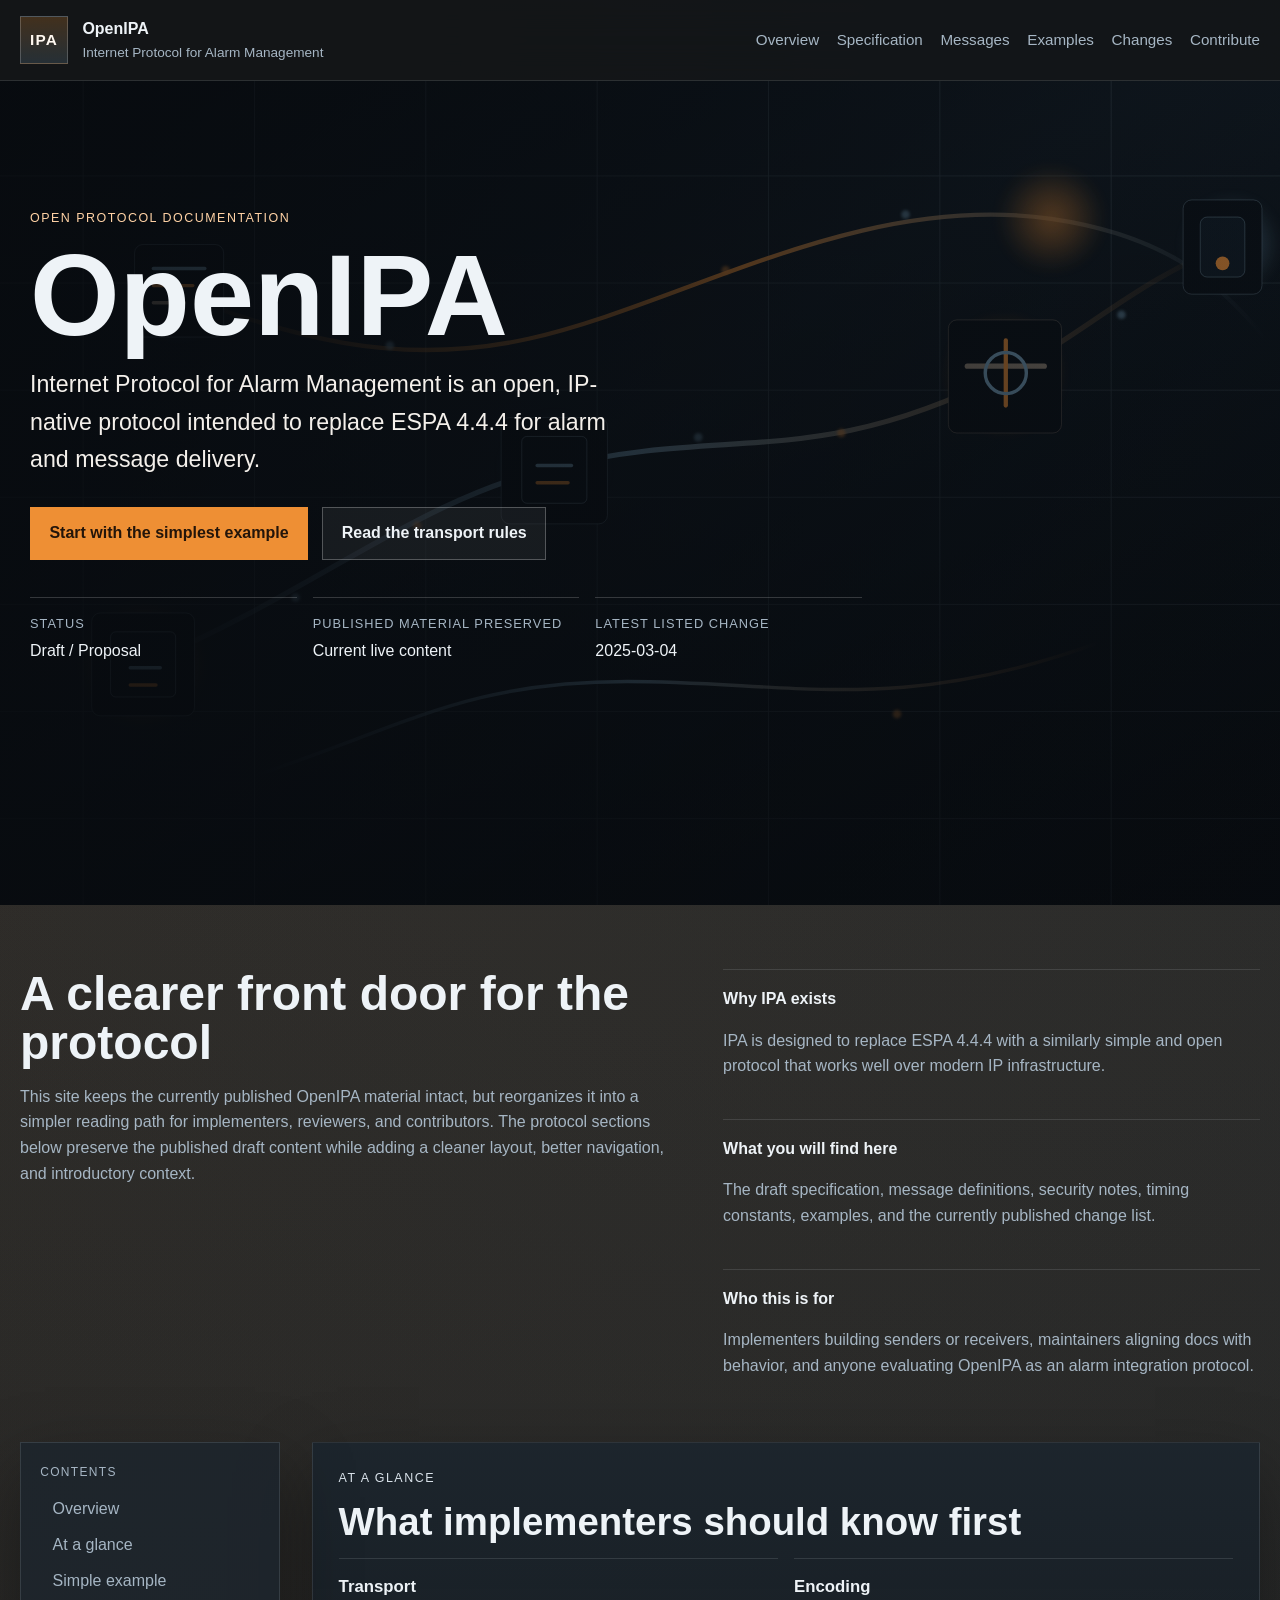
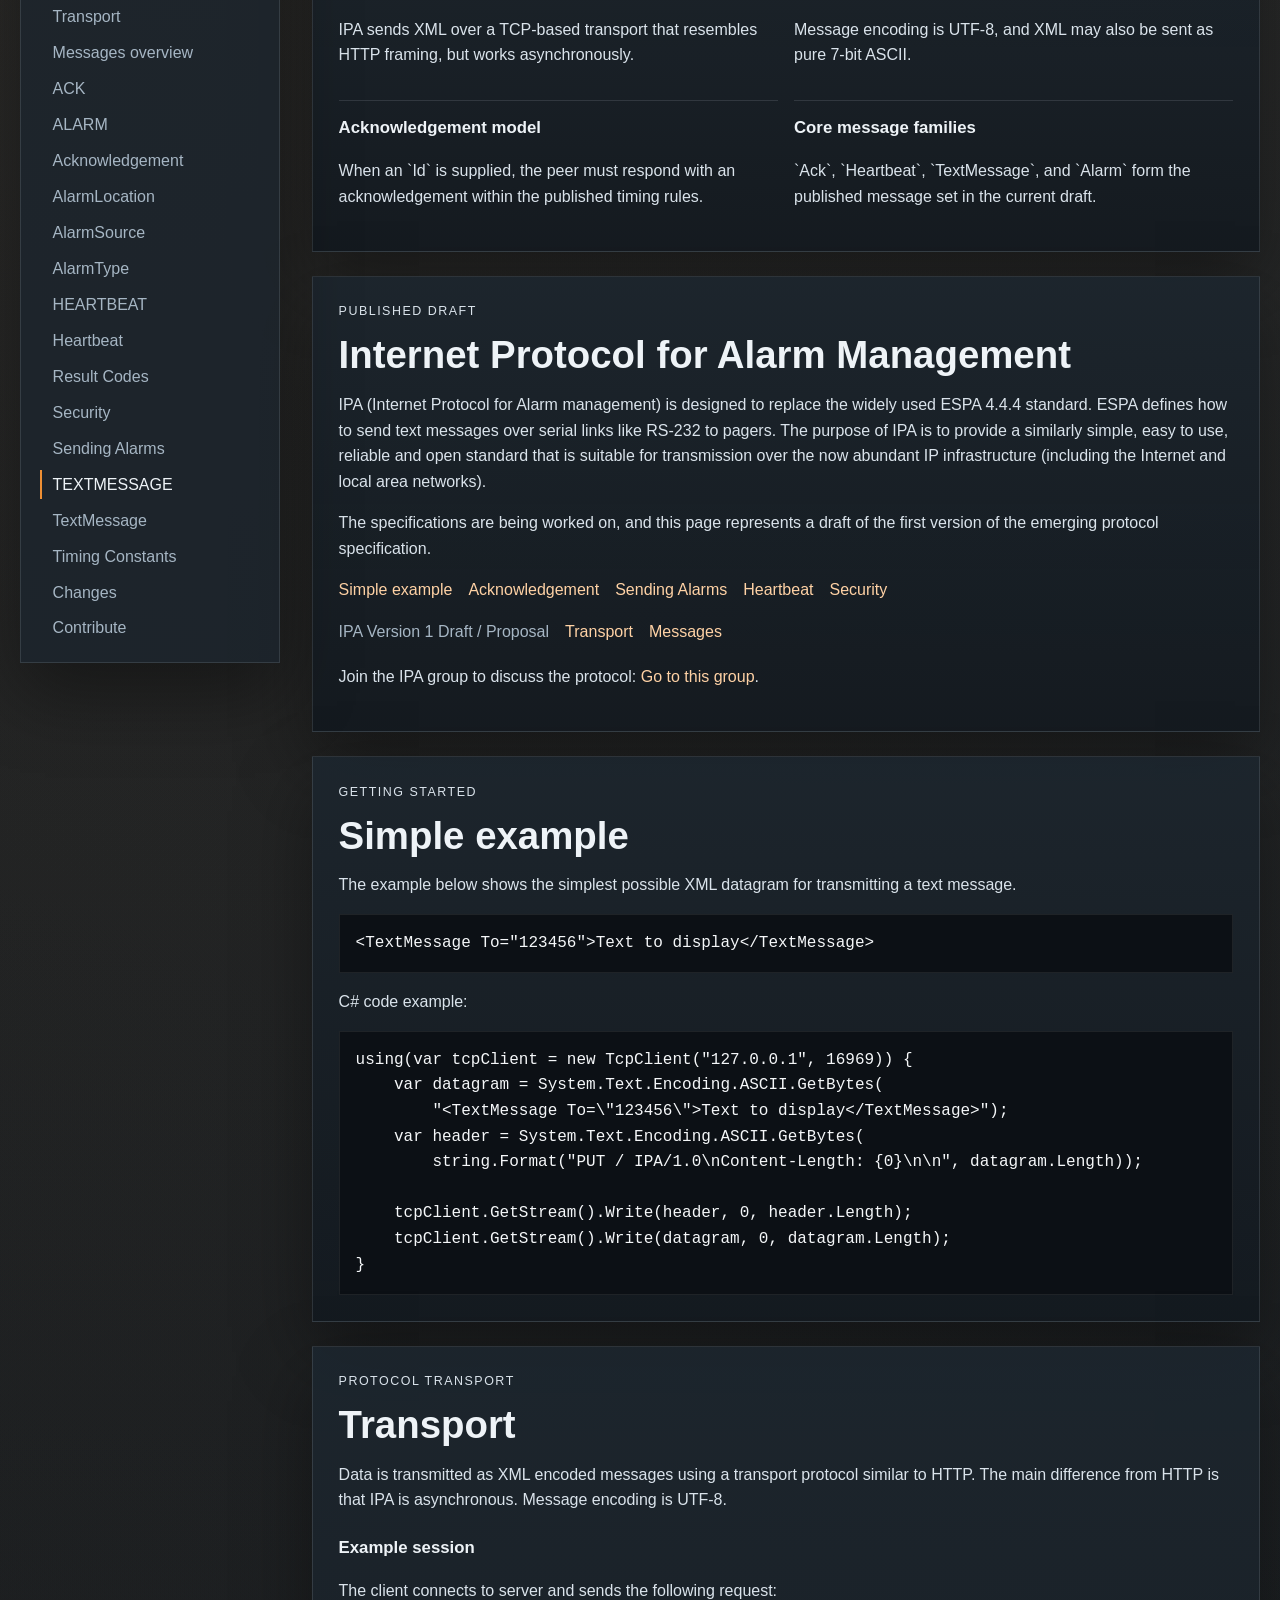
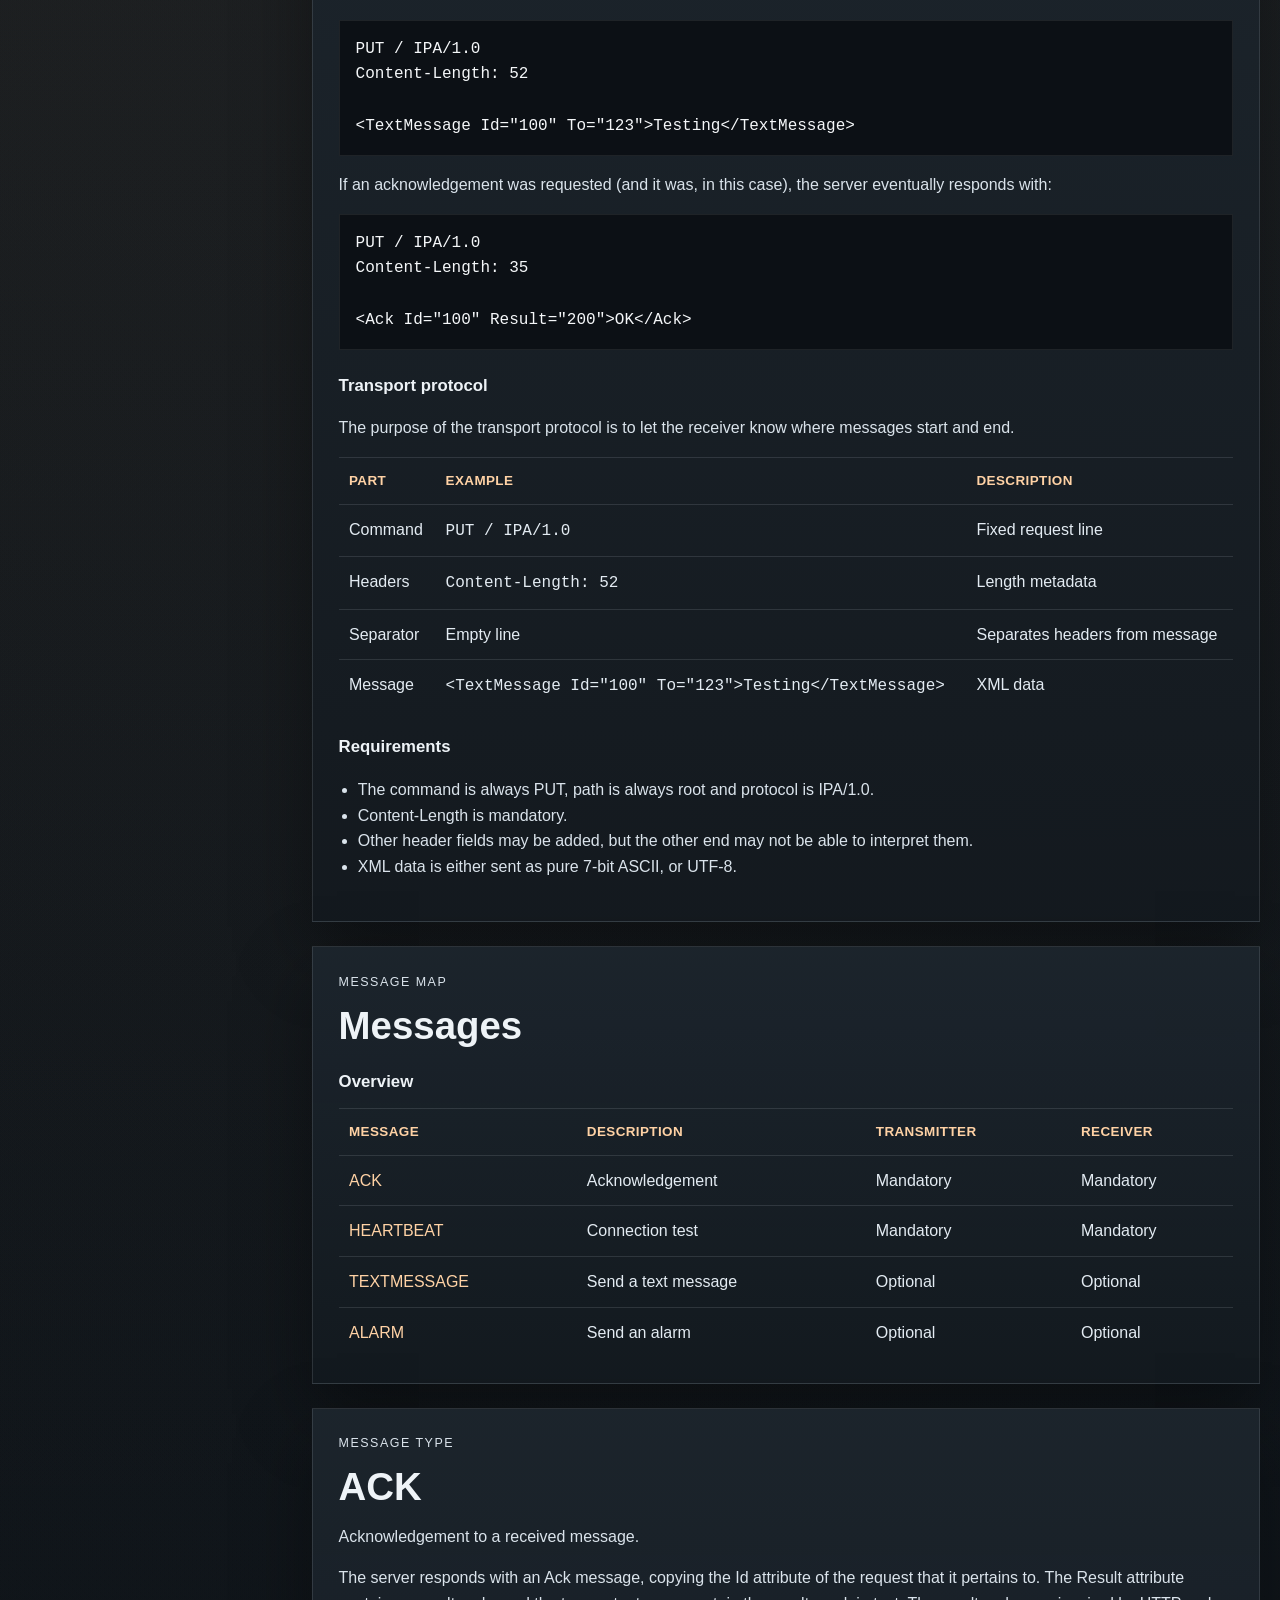
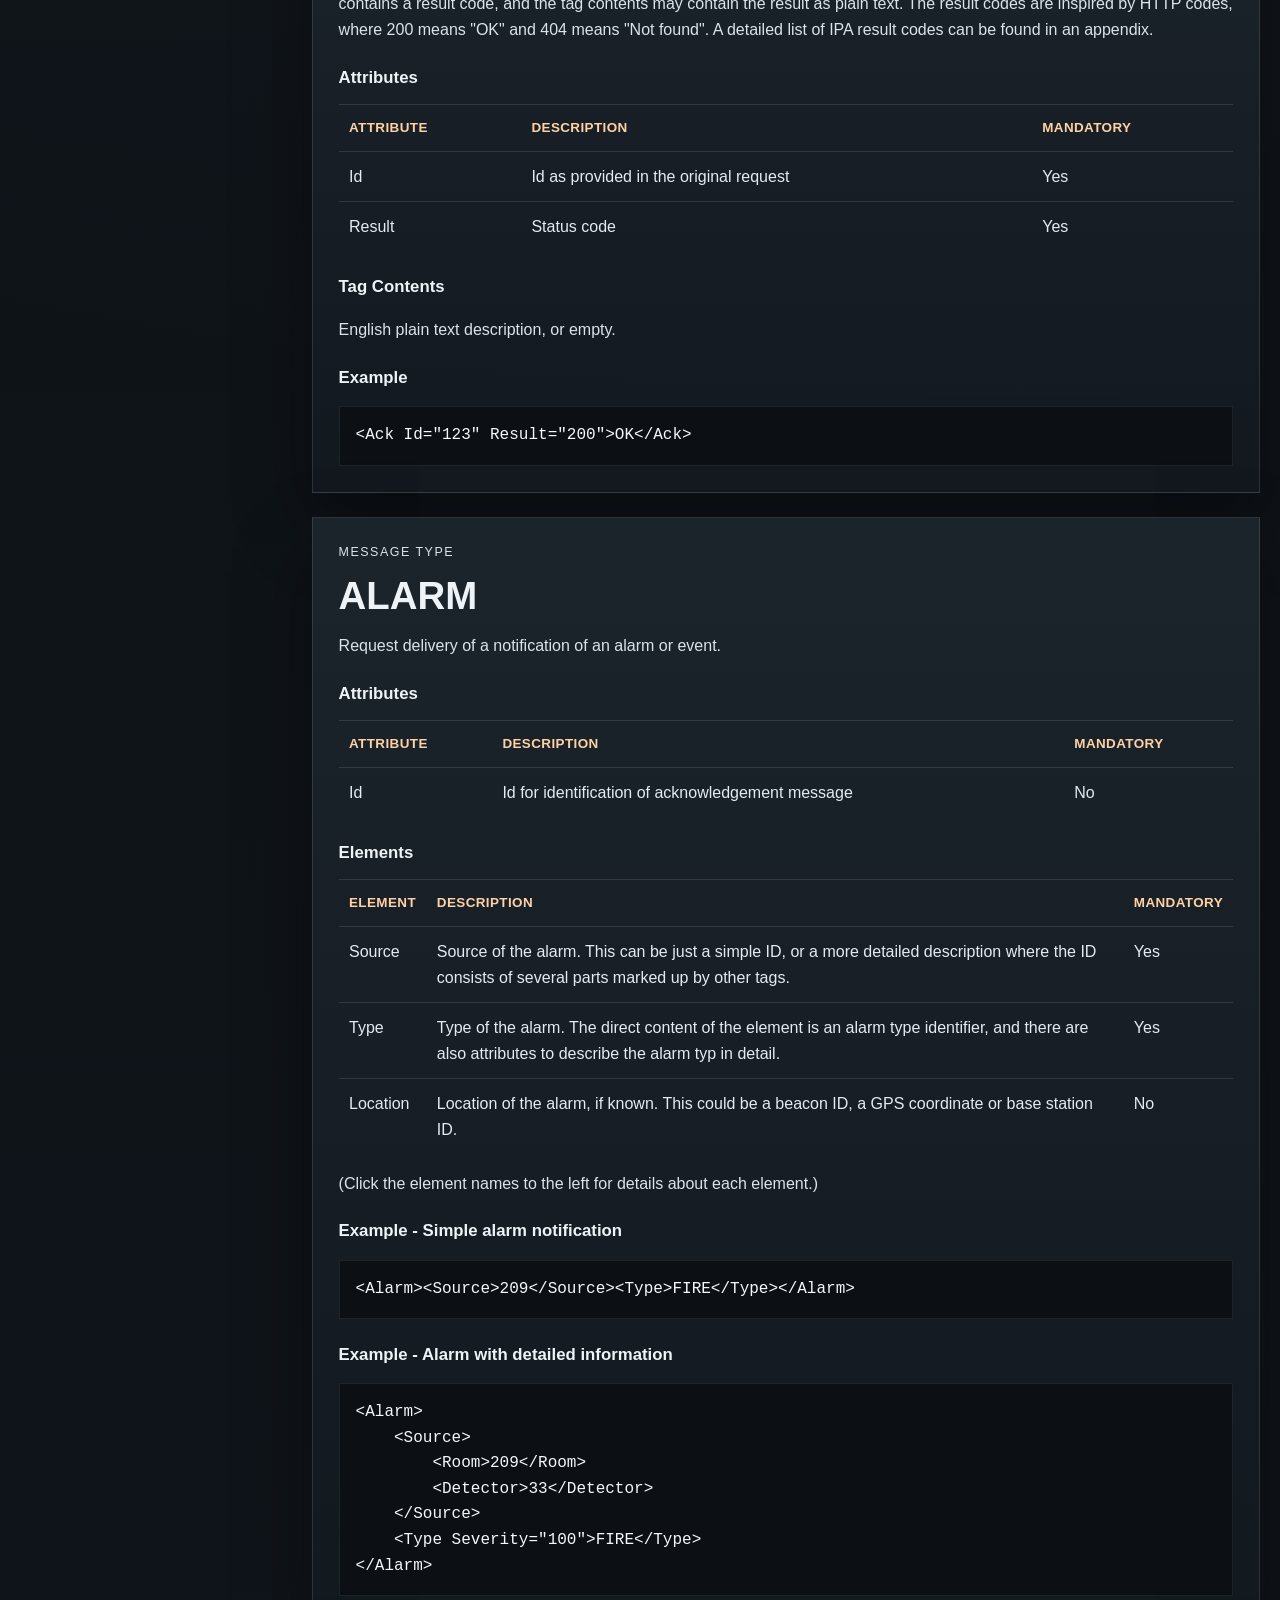
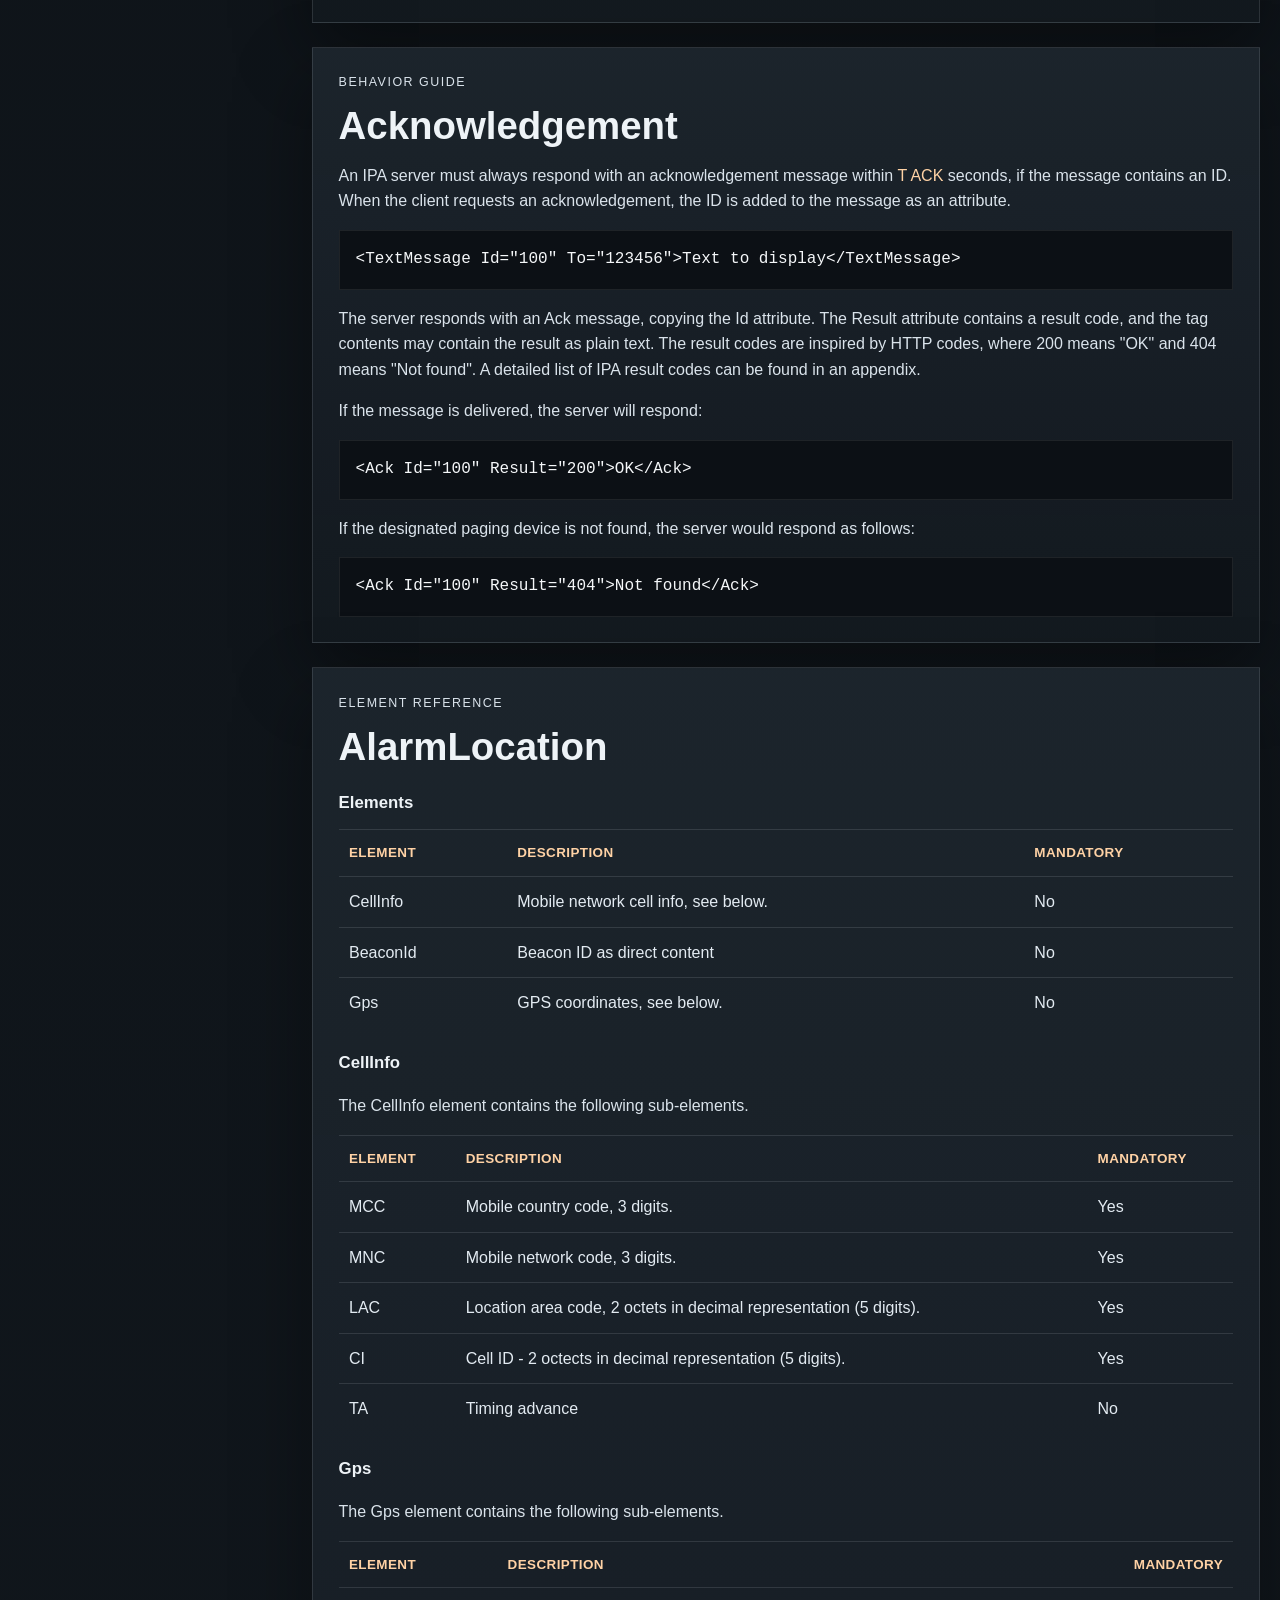
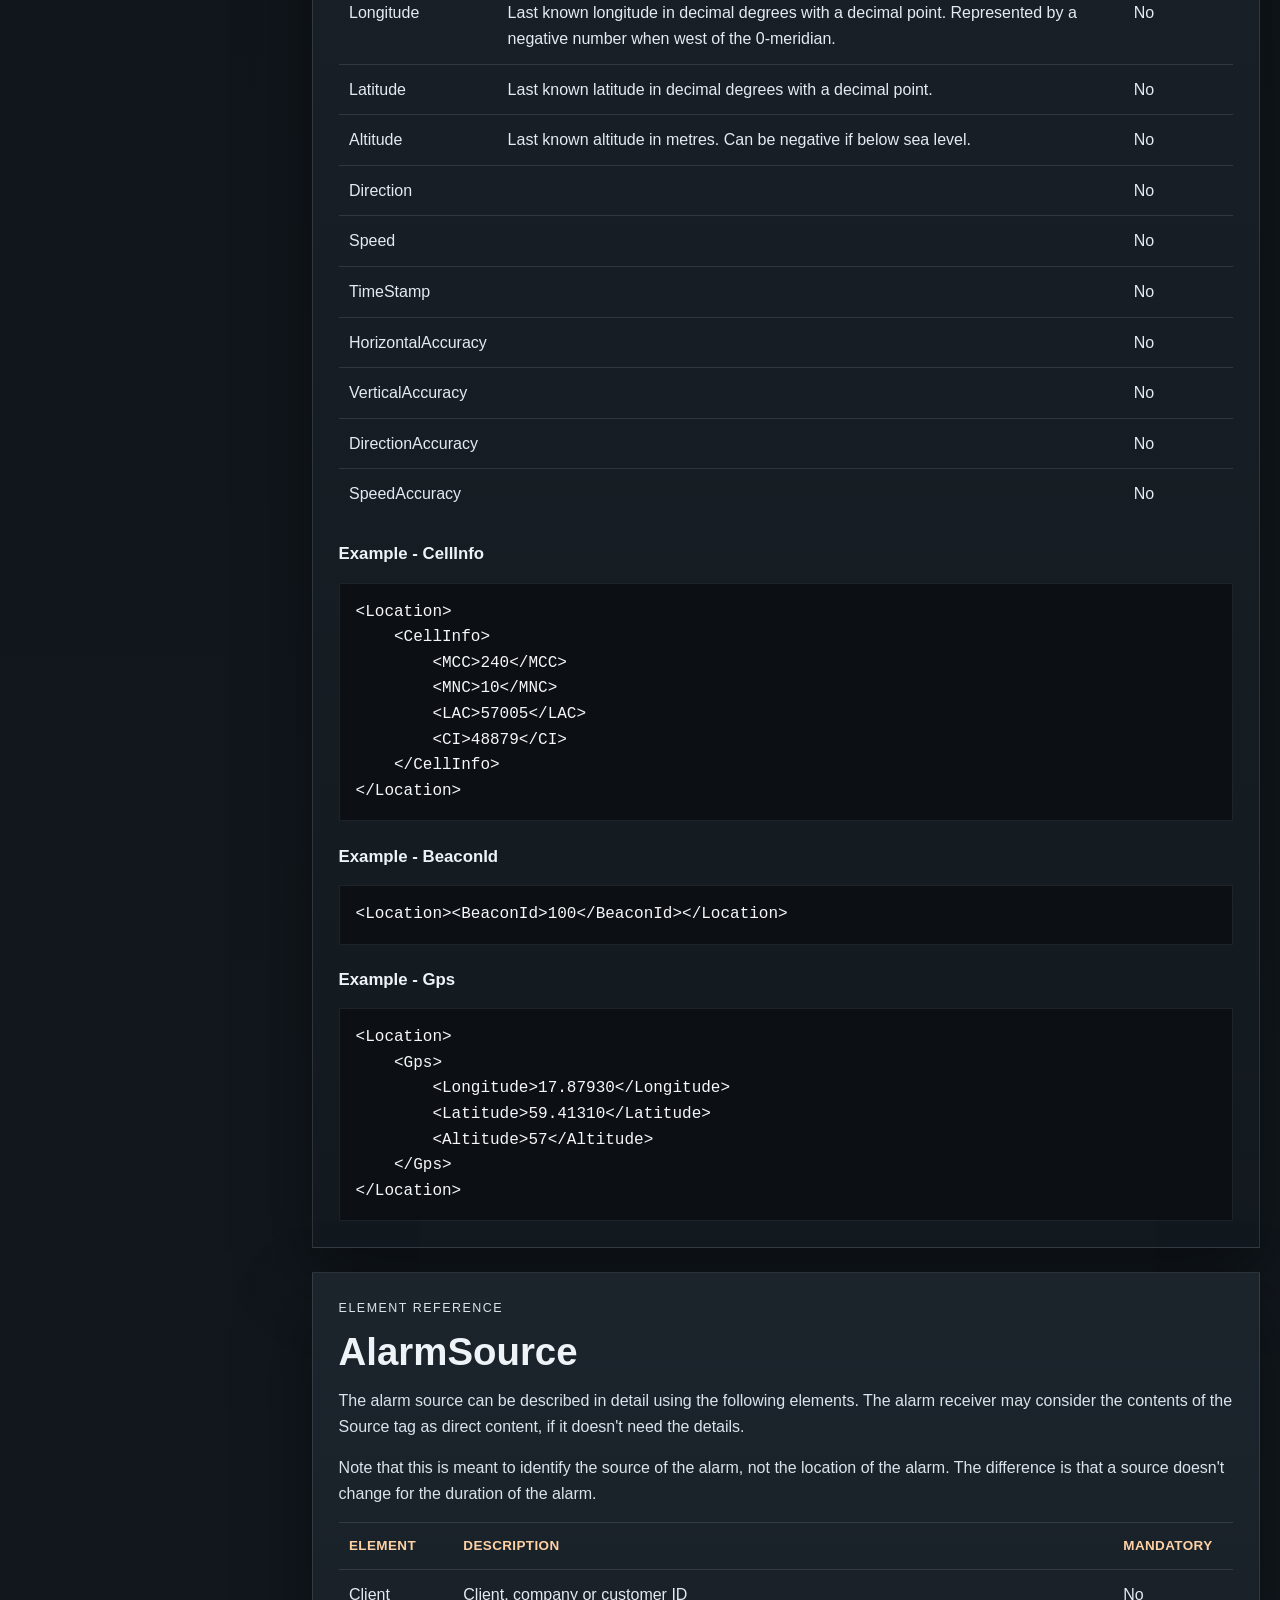
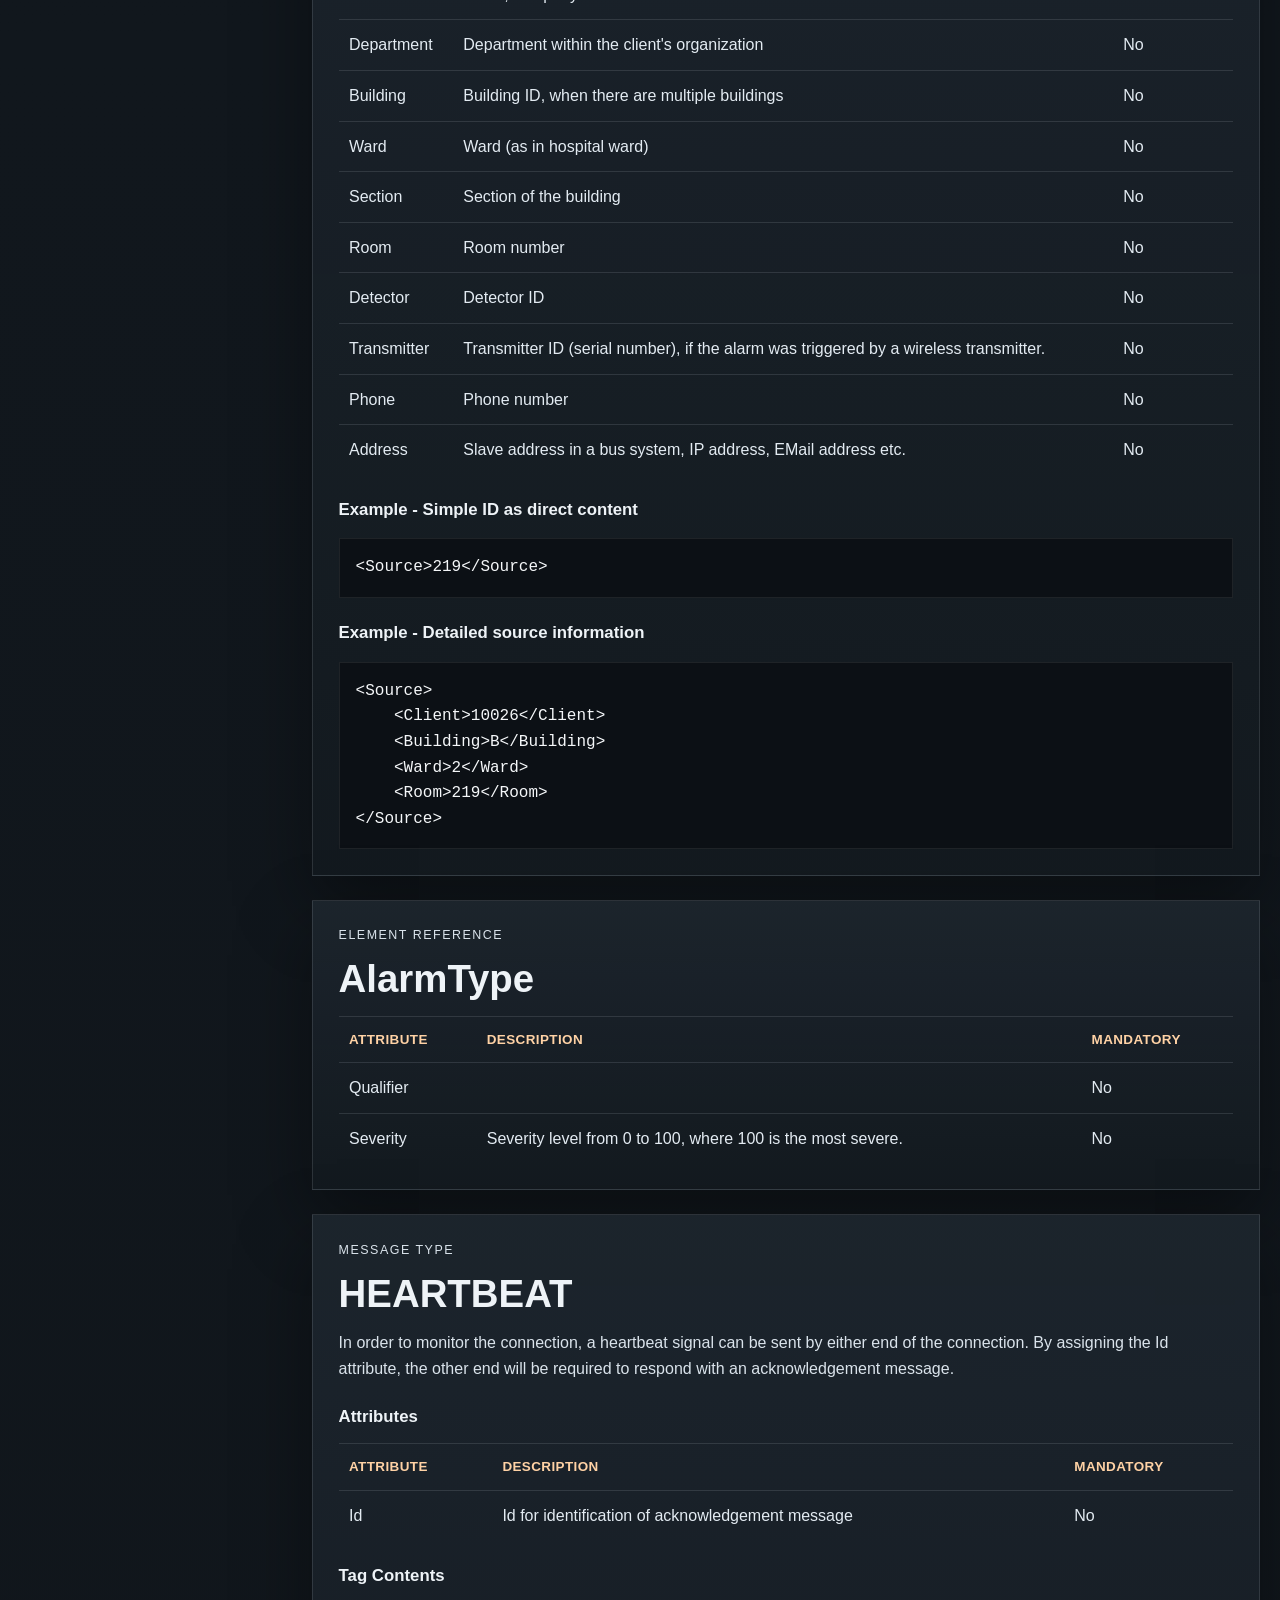
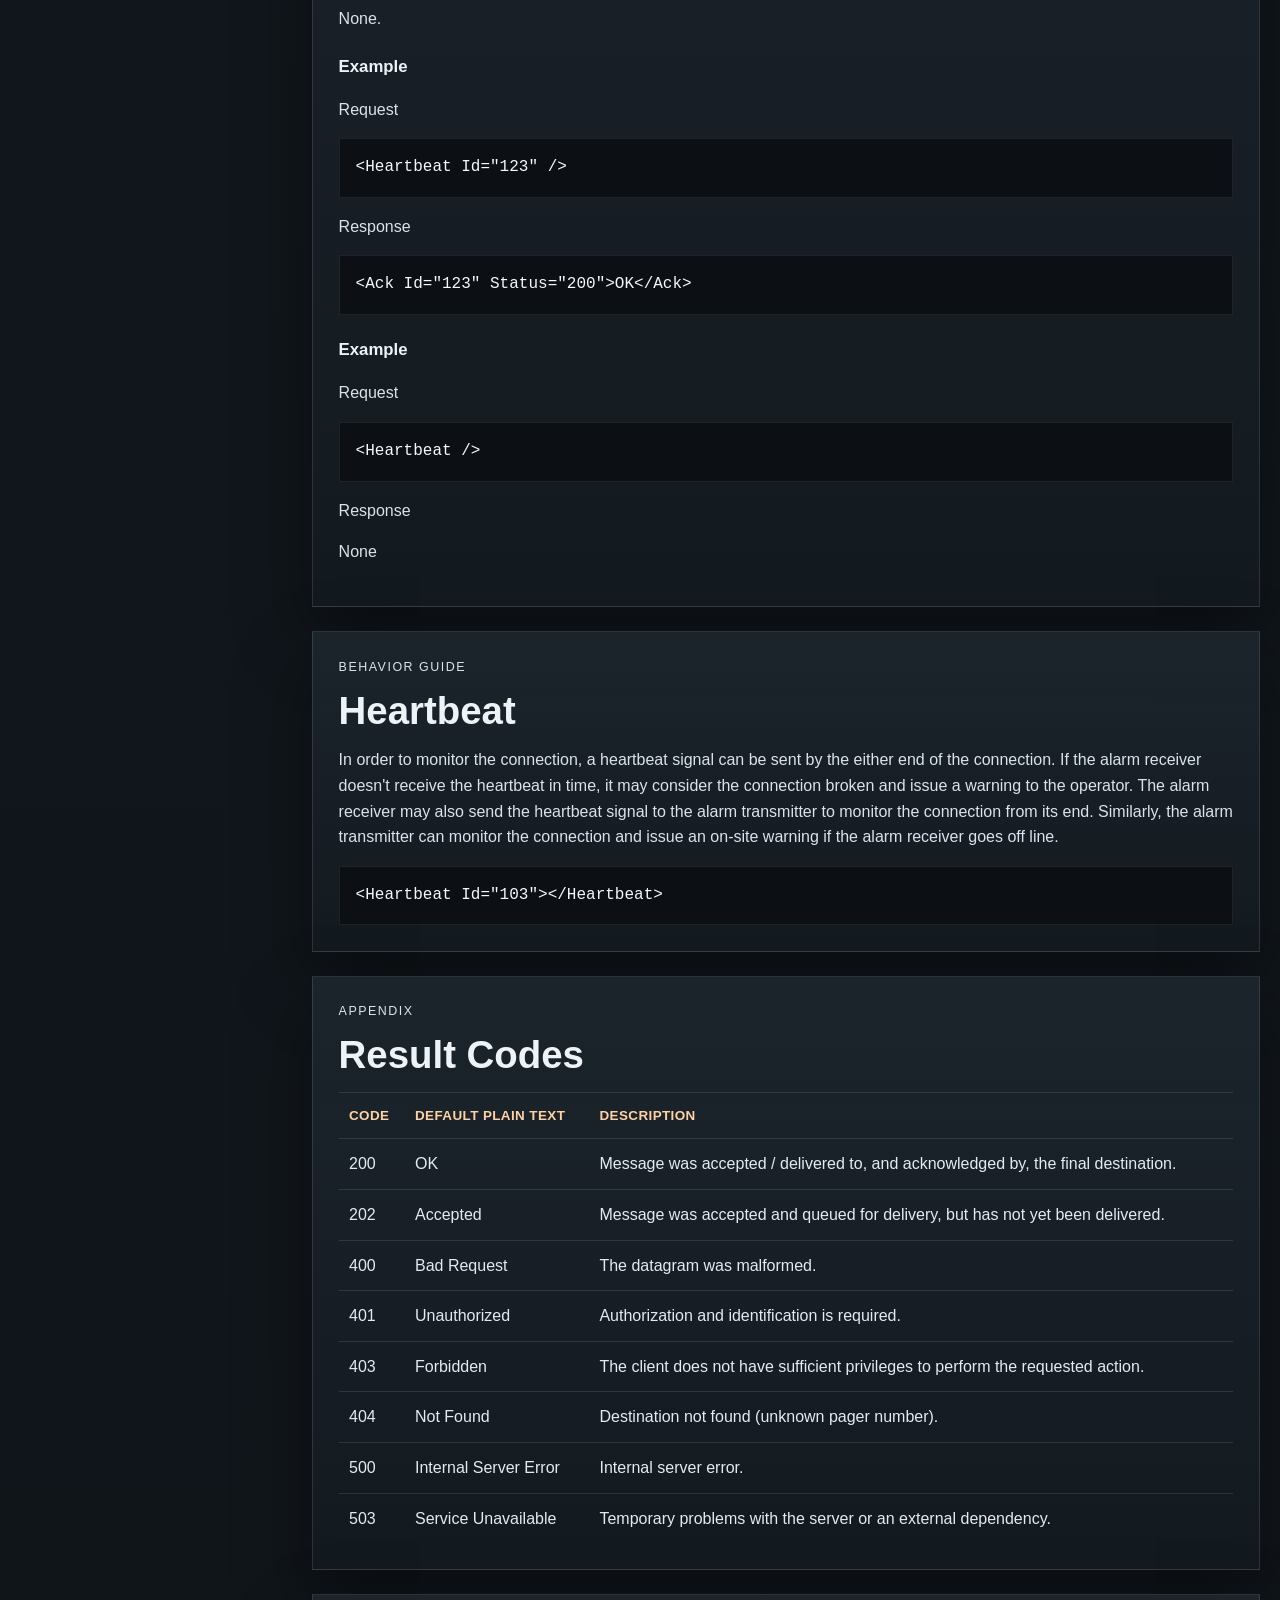
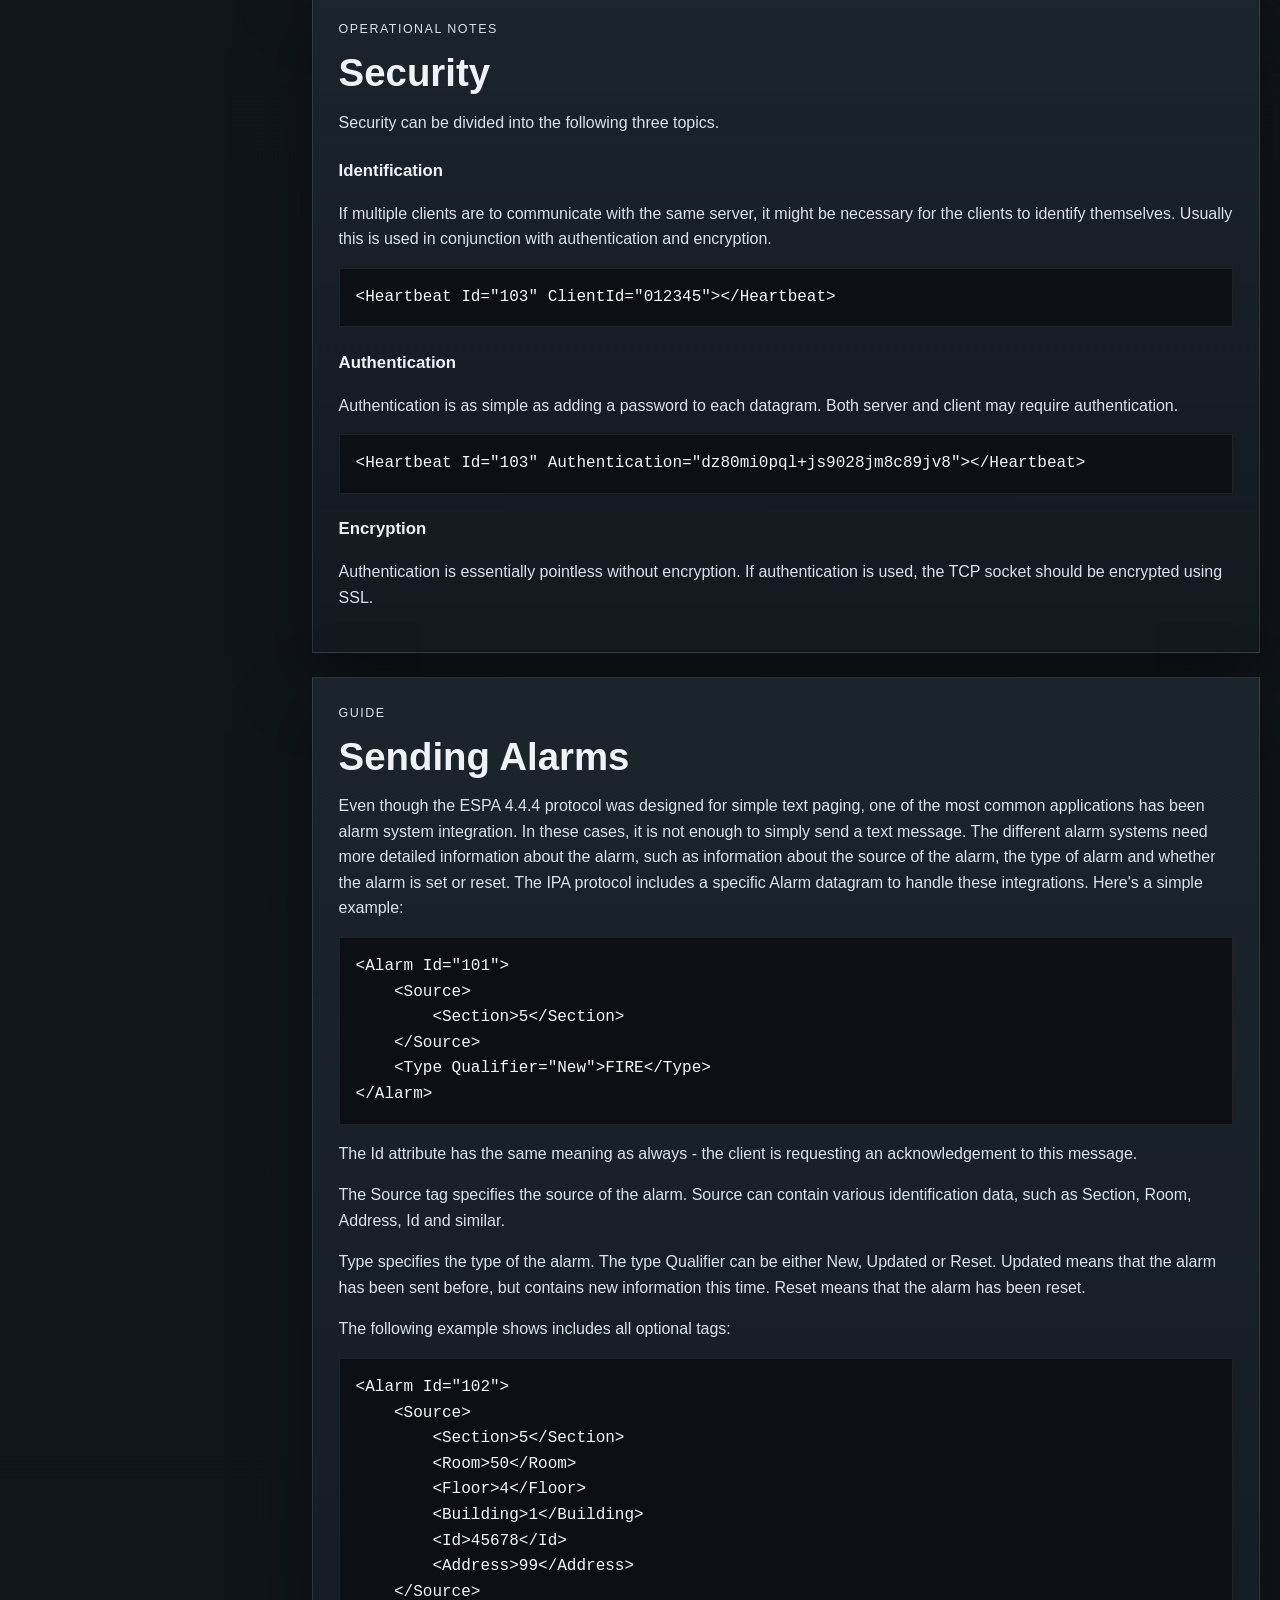
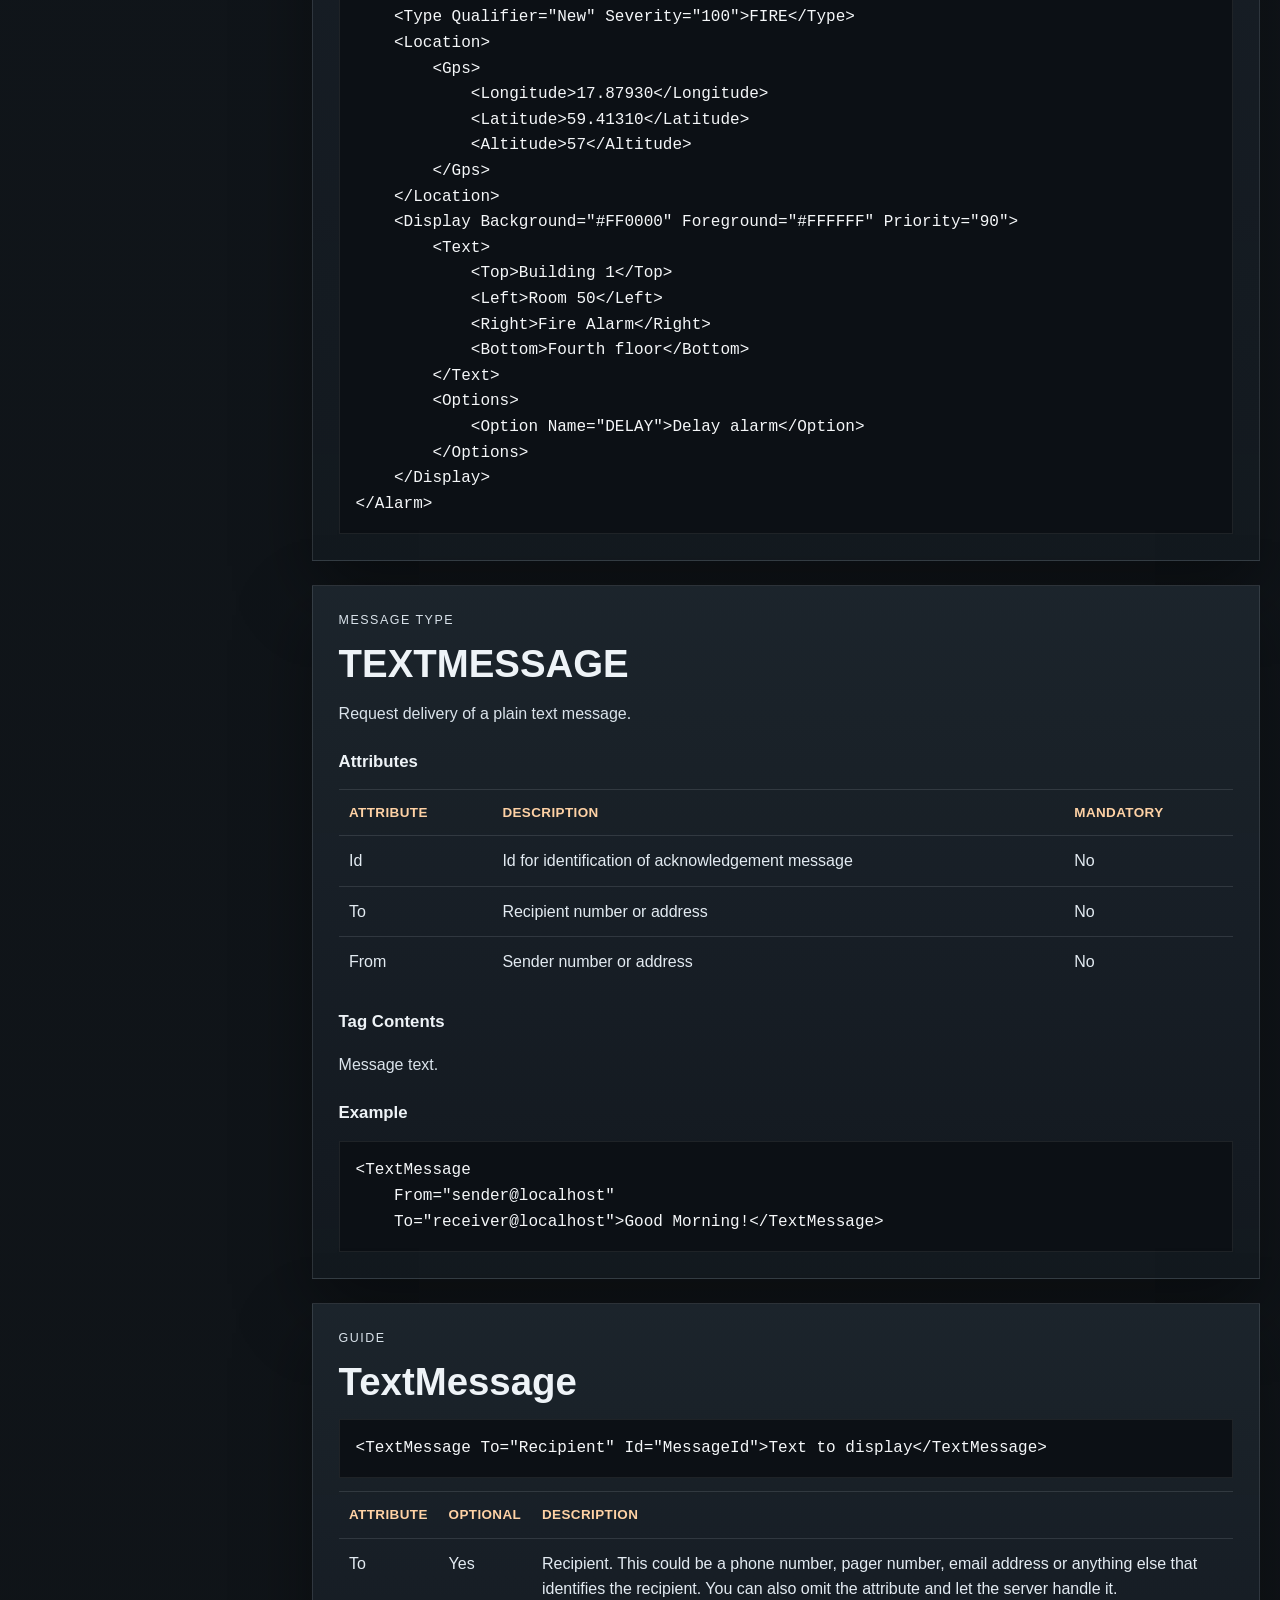
==== index.html @ c2b2b253 "Add static OpenIPA homepage and protocol reference" ====
<!DOCTYPE html>
<html lang="en">
<head>
  <meta charset="utf-8">
  <meta name="viewport" content="width=device-width, initial-scale=1">
  <title>OpenIPA | Internet Protocol for Alarm Management</title>
  <meta name="description" content="OpenIPA is an open, IP-native protocol for alarm management. This site preserves the current published protocol draft and presents it in a clearer static documentation layout.">
  <link rel="stylesheet" href="assets/styles.css">
</head>
<body>
  <header class="site-header">
    <a class="brand" href="#top" aria-label="OpenIPA home">
      <span class="brand-mark">IPA</span>
      <span class="brand-copy">
        <strong>OpenIPA</strong>
        <span>Internet Protocol for Alarm Management</span>
      </span>
    </a>
    <nav class="top-nav" aria-label="Primary">
      <a href="#overview">Overview</a>
      <a href="#specification">Specification</a>
      <a href="#messages">Messages</a>
      <a href="#simple-example">Examples</a>
      <a href="#changes">Changes</a>
      <a href="#contribute">Contribute</a>
    </nav>
    <button class="nav-toggle" type="button" aria-expanded="false" aria-controls="toc">Contents</button>
  </header>

  <main id="top">
    <section class="hero">
      <div class="hero-media">
        <img src="assets/hero.svg" alt="A network-oriented visual representing alarm messages moving across IP infrastructure.">
      </div>
      <div class="hero-overlay"></div>
      <div class="hero-content">
        <p class="eyebrow">Open protocol documentation</p>
        <h1>OpenIPA</h1>
        <p class="hero-text">Internet Protocol for Alarm Management is an open, IP-native protocol intended to replace ESPA 4.4.4 for alarm and message delivery.</p>
        <div class="hero-actions">
          <a class="button button-primary" href="#simple-example">Start with the simplest example</a>
          <a class="button button-secondary" href="#transport">Read the transport rules</a>
        </div>
        <dl class="status-strip">
          <div>
            <dt>Status</dt>
            <dd>Draft / Proposal</dd>
          </div>
          <div>
            <dt>Published material preserved</dt>
            <dd>Current live content</dd>
          </div>
          <div>
            <dt>Latest listed change</dt>
            <dd>2025-03-04</dd>
          </div>
        </dl>
      </div>
    </section>

    <section class="intro-band" id="overview">
      <div class="intro-copy">
        <h2>A clearer front door for the protocol</h2>
        <p>This site keeps the currently published OpenIPA material intact, but reorganizes it into a simpler reading path for implementers, reviewers, and contributors. The protocol sections below preserve the published draft content while adding a cleaner layout, better navigation, and introductory context.</p>
      </div>
      <div class="intro-list">
        <div>
          <h3>Why IPA exists</h3>
          <p>IPA is designed to replace ESPA 4.4.4 with a similarly simple and open protocol that works well over modern IP infrastructure.</p>
        </div>
        <div>
          <h3>What you will find here</h3>
          <p>The draft specification, message definitions, security notes, timing constants, examples, and the currently published change list.</p>
        </div>
        <div>
          <h3>Who this is for</h3>
          <p>Implementers building senders or receivers, maintainers aligning docs with behavior, and anyone evaluating OpenIPA as an alarm integration protocol.</p>
        </div>
      </div>
    </section>

    <section class="content-shell">
      <aside class="toc" id="toc">
        <p class="toc-title">Contents</p>
        <a href="#overview">Overview</a>
        <a href="#at-a-glance">At a glance</a>
        <a href="#simple-example">Simple example</a>
        <a href="#transport">Transport</a>
        <a href="#messages">Messages overview</a>
        <a href="#ack">ACK</a>
        <a href="#alarm">ALARM</a>
        <a href="#acknowledgement">Acknowledgement</a>
        <a href="#alarm-location">AlarmLocation</a>
        <a href="#alarm-source">AlarmSource</a>
        <a href="#alarm-type">AlarmType</a>
        <a href="#heartbeat-message">HEARTBEAT</a>
        <a href="#heartbeat-guide">Heartbeat</a>
        <a href="#result-codes">Result Codes</a>
        <a href="#security">Security</a>
        <a href="#sending-alarms">Sending Alarms</a>
        <a href="#textmessage-message">TEXTMESSAGE</a>
        <a href="#textmessage-guide">TextMessage</a>
        <a href="#timing-constants">Timing Constants</a>
        <a href="#changes">Changes</a>
        <a href="#contribute">Contribute</a>
      </aside>

      <div class="content-flow">
        <section class="panel intro-panel" id="at-a-glance">
          <div>
            <p class="section-kicker">At a glance</p>
            <h2>What implementers should know first</h2>
          </div>
          <div class="glance-grid">
            <div>
              <h3>Transport</h3>
              <p>IPA sends XML over a TCP-based transport that resembles HTTP framing, but works asynchronously.</p>
            </div>
            <div>
              <h3>Encoding</h3>
              <p>Message encoding is UTF-8, and XML may also be sent as pure 7-bit ASCII.</p>
            </div>
            <div>
              <h3>Acknowledgement model</h3>
              <p>When an `Id` is supplied, the peer must respond with an acknowledgement within the published timing rules.</p>
            </div>
            <div>
              <h3>Core message families</h3>
              <p>`Ack`, `Heartbeat`, `TextMessage`, and `Alarm` form the published message set in the current draft.</p>
            </div>
          </div>
        </section>

        <section class="panel" id="specification">
          <p class="section-kicker">Published draft</p>
          <h2>Internet Protocol for Alarm Management</h2>
          <p>IPA (Internet Protocol for Alarm management) is designed to replace the widely used ESPA 4.4.4 standard. ESPA defines how to send text messages over serial links like RS-232 to pagers. The purpose of IPA is to provide a similarly simple, easy to use, reliable and open standard that is suitable for transmission over the now abundant IP infrastructure (including the Internet and local area networks).</p>
          <p>The specifications are being worked on, and this page represents a draft of the first version of the emerging protocol specification.</p>
          <div class="link-row">
            <a href="#simple-example">Simple example</a>
            <a href="#acknowledgement">Acknowledgement</a>
            <a href="#sending-alarms">Sending Alarms</a>
            <a href="#heartbeat-guide">Heartbeat</a>
            <a href="#security">Security</a>
          </div>
          <div class="link-row">
            <span class="muted">IPA Version 1 Draft / Proposal</span>
            <a href="#transport">Transport</a>
            <a href="#messages">Messages</a>
          </div>
          <p class="join-line">Join the IPA group to discuss the protocol: <a href="https://groups.google.com/" target="_blank" rel="noreferrer">Go to this group</a>.</p>
        </section>

        <section class="panel" id="simple-example">
          <p class="section-kicker">Getting started</p>
          <h2>Simple example</h2>
          <p>The example below shows the simplest possible XML datagram for transmitting a text message.</p>
          <pre><code>&lt;TextMessage To="123456"&gt;Text to display&lt;/TextMessage&gt;</code></pre>
          <p>C# code example:</p>
          <pre><code>using(var tcpClient = new TcpClient("127.0.0.1", 16969)) {
    var datagram = System.Text.Encoding.ASCII.GetBytes(
        "&lt;TextMessage To=\"123456\"&gt;Text to display&lt;/TextMessage&gt;");
    var header = System.Text.Encoding.ASCII.GetBytes(
        string.Format("PUT / IPA/1.0\nContent-Length: {0}\n\n", datagram.Length));

    tcpClient.GetStream().Write(header, 0, header.Length);
    tcpClient.GetStream().Write(datagram, 0, datagram.Length);
}</code></pre>
        </section>

        <section class="panel" id="transport">
          <p class="section-kicker">Protocol transport</p>
          <h2>Transport</h2>
          <p>Data is transmitted as XML encoded messages using a transport protocol similar to HTTP. The main difference from HTTP is that IPA is asynchronous. Message encoding is UTF-8.</p>
          <h3>Example session</h3>
          <p>The client connects to server and sends the following request:</p>
          <pre><code>PUT / IPA/1.0
Content-Length: 52

&lt;TextMessage Id="100" To="123"&gt;Testing&lt;/TextMessage&gt;</code></pre>
          <p>If an acknowledgement was requested (and it was, in this case), the server eventually responds with:</p>
          <pre><code>PUT / IPA/1.0
Content-Length: 35

&lt;Ack Id="100" Result="200"&gt;OK&lt;/Ack&gt;</code></pre>
          <h3>Transport protocol</h3>
          <p>The purpose of the transport protocol is to let the receiver know where messages start and end.</p>
          <table>
            <thead>
              <tr>
                <th>Part</th>
                <th>Example</th>
                <th>Description</th>
              </tr>
            </thead>
            <tbody>
              <tr>
                <td>Command</td>
                <td><code>PUT / IPA/1.0</code></td>
                <td>Fixed request line</td>
              </tr>
              <tr>
                <td>Headers</td>
                <td><code>Content-Length: 52</code></td>
                <td>Length metadata</td>
              </tr>
              <tr>
                <td>Separator</td>
                <td>Empty line</td>
                <td>Separates headers from message</td>
              </tr>
              <tr>
                <td>Message</td>
                <td><code>&lt;TextMessage Id="100" To="123"&gt;Testing&lt;/TextMessage&gt;</code></td>
                <td>XML data</td>
              </tr>
            </tbody>
          </table>
          <h3>Requirements</h3>
          <ul>
            <li>The command is always PUT, path is always root and protocol is IPA/1.0.</li>
            <li>Content-Length is mandatory.</li>
            <li>Other header fields may be added, but the other end may not be able to interpret them.</li>
            <li>XML data is either sent as pure 7-bit ASCII, or UTF-8.</li>
          </ul>
        </section>

        <section class="panel" id="messages">
          <p class="section-kicker">Message map</p>
          <h2>Messages</h2>
          <h3>Overview</h3>
          <table>
            <thead>
              <tr>
                <th>Message</th>
                <th>Description</th>
                <th>Transmitter</th>
                <th>Receiver</th>
              </tr>
            </thead>
            <tbody>
              <tr>
                <td><a href="#ack">ACK</a></td>
                <td>Acknowledgement</td>
                <td>Mandatory</td>
                <td>Mandatory</td>
              </tr>
              <tr>
                <td><a href="#heartbeat-message">HEARTBEAT</a></td>
                <td>Connection test</td>
                <td>Mandatory</td>
                <td>Mandatory</td>
              </tr>
              <tr>
                <td><a href="#textmessage-message">TEXTMESSAGE</a></td>
                <td>Send a text message</td>
                <td>Optional</td>
                <td>Optional</td>
              </tr>
              <tr>
                <td><a href="#alarm">ALARM</a></td>
                <td>Send an alarm</td>
                <td>Optional</td>
                <td>Optional</td>
              </tr>
            </tbody>
          </table>
        </section>

        <section class="panel" id="ack">
          <p class="section-kicker">Message type</p>
          <h2>ACK</h2>
          <p>Acknowledgement to a received message.</p>
          <p>The server responds with an Ack message, copying the Id attribute of the request that it pertains to. The Result attribute contains a result code, and the tag contents may contain the result as plain text. The result codes are inspired by HTTP codes, where 200 means "OK" and 404 means "Not found". A detailed list of IPA result codes can be found in an appendix.</p>
          <h3>Attributes</h3>
          <table>
            <thead>
              <tr>
                <th>Attribute</th>
                <th>Description</th>
                <th>Mandatory</th>
              </tr>
            </thead>
            <tbody>
              <tr>
                <td>Id</td>
                <td>Id as provided in the original request</td>
                <td>Yes</td>
              </tr>
              <tr>
                <td>Result</td>
                <td>Status code</td>
                <td>Yes</td>
              </tr>
            </tbody>
          </table>
          <h3>Tag Contents</h3>
          <p>English plain text description, or empty.</p>
          <h3>Example</h3>
          <pre><code>&lt;Ack Id="123" Result="200"&gt;OK&lt;/Ack&gt;</code></pre>
        </section>

        <section class="panel" id="alarm">
          <p class="section-kicker">Message type</p>
          <h2>ALARM</h2>
          <p>Request delivery of a notification of an alarm or event.</p>
          <h3>Attributes</h3>
          <table>
            <thead>
              <tr>
                <th>Attribute</th>
                <th>Description</th>
                <th>Mandatory</th>
              </tr>
            </thead>
            <tbody>
              <tr>
                <td>Id</td>
                <td>Id for identification of acknowledgement message</td>
                <td>No</td>
              </tr>
            </tbody>
          </table>
          <h3>Elements</h3>
          <table>
            <thead>
              <tr>
                <th>Element</th>
                <th>Description</th>
                <th>Mandatory</th>
              </tr>
            </thead>
            <tbody>
              <tr>
                <td>Source</td>
                <td>Source of the alarm. This can be just a simple ID, or a more detailed description where the ID consists of several parts marked up by other tags.</td>
                <td>Yes</td>
              </tr>
              <tr>
                <td>Type</td>
                <td>Type of the alarm. The direct content of the element is an alarm type identifier, and there are also attributes to describe the alarm typ in detail.</td>
                <td>Yes</td>
              </tr>
              <tr>
                <td>Location</td>
                <td>Location of the alarm, if known. This could be a beacon ID, a GPS coordinate or base station ID.</td>
                <td>No</td>
              </tr>
            </tbody>
          </table>
          <p class="muted">(Click the element names to the left for details about each element.)</p>
          <h3>Example - Simple alarm notification</h3>
          <pre><code>&lt;Alarm&gt;&lt;Source&gt;209&lt;/Source&gt;&lt;Type&gt;FIRE&lt;/Type&gt;&lt;/Alarm&gt;</code></pre>
          <h3>Example - Alarm with detailed information</h3>
          <pre><code>&lt;Alarm&gt;
    &lt;Source&gt;
        &lt;Room&gt;209&lt;/Room&gt;
        &lt;Detector&gt;33&lt;/Detector&gt;
    &lt;/Source&gt;
    &lt;Type Severity="100"&gt;FIRE&lt;/Type&gt;
&lt;/Alarm&gt;</code></pre>
        </section>

        <section class="panel" id="acknowledgement">
          <p class="section-kicker">Behavior guide</p>
          <h2>Acknowledgement</h2>
          <p>An IPA server must always respond with an acknowledgement message within <a href="#timing-constants">T ACK</a> seconds, if the message contains an ID. When the client requests an acknowledgement, the ID is added to the message as an attribute.</p>
          <pre><code>&lt;TextMessage Id="100" To="123456"&gt;Text to display&lt;/TextMessage&gt;</code></pre>
          <p>The server responds with an Ack message, copying the Id attribute. The Result attribute contains a result code, and the tag contents may contain the result as plain text. The result codes are inspired by HTTP codes, where 200 means "OK" and 404 means "Not found". A detailed list of IPA result codes can be found in an appendix.</p>
          <p>If the message is delivered, the server will respond:</p>
          <pre><code>&lt;Ack Id="100" Result="200"&gt;OK&lt;/Ack&gt;</code></pre>
          <p>If the designated paging device is not found, the server would respond as follows:</p>
          <pre><code>&lt;Ack Id="100" Result="404"&gt;Not found&lt;/Ack&gt;</code></pre>
        </section>

        <section class="panel" id="alarm-location">
          <p class="section-kicker">Element reference</p>
          <h2>AlarmLocation</h2>
          <h3>Elements</h3>
          <table>
            <thead>
              <tr>
                <th>Element</th>
                <th>Description</th>
                <th>Mandatory</th>
              </tr>
            </thead>
            <tbody>
              <tr>
                <td>CellInfo</td>
                <td>Mobile network cell info, see below.</td>
                <td>No</td>
              </tr>
              <tr>
                <td>BeaconId</td>
                <td>Beacon ID as direct content</td>
                <td>No</td>
              </tr>
              <tr>
                <td>Gps</td>
                <td>GPS coordinates, see below.</td>
                <td>No</td>
              </tr>
            </tbody>
          </table>
          <h3>CellInfo</h3>
          <p>The CellInfo element contains the following sub-elements.</p>
          <table>
            <thead>
              <tr>
                <th>Element</th>
                <th>Description</th>
                <th>Mandatory</th>
              </tr>
            </thead>
            <tbody>
              <tr>
                <td>MCC</td>
                <td>Mobile country code, 3 digits.</td>
                <td>Yes</td>
              </tr>
              <tr>
                <td>MNC</td>
                <td>Mobile network code, 3 digits.</td>
                <td>Yes</td>
              </tr>
              <tr>
                <td>LAC</td>
                <td>Location area code, 2 octets in decimal representation (5 digits).</td>
                <td>Yes</td>
              </tr>
              <tr>
                <td>CI</td>
                <td>Cell ID - 2 octects in decimal representation (5 digits).</td>
                <td>Yes</td>
              </tr>
              <tr>
                <td>TA</td>
                <td>Timing advance</td>
                <td>No</td>
              </tr>
            </tbody>
          </table>
          <h3>Gps</h3>
          <p>The Gps element contains the following sub-elements.</p>
          <table>
            <thead>
              <tr>
                <th>Element</th>
                <th>Description</th>
                <th>Mandatory</th>
              </tr>
            </thead>
            <tbody>
              <tr>
                <td>Longitude</td>
                <td>Last known longitude in decimal degrees with a decimal point. Represented by a negative number when west of the 0-meridian.</td>
                <td>No</td>
              </tr>
              <tr>
                <td>Latitude</td>
                <td>Last known latitude in decimal degrees with a decimal point.</td>
                <td>No</td>
              </tr>
              <tr>
                <td>Altitude</td>
                <td>Last known altitude in metres. Can be negative if below sea level.</td>
                <td>No</td>
              </tr>
              <tr>
                <td>Direction</td>
                <td>&nbsp;</td>
                <td>No</td>
              </tr>
              <tr>
                <td>Speed</td>
                <td>&nbsp;</td>
                <td>No</td>
              </tr>
              <tr>
                <td>TimeStamp</td>
                <td>&nbsp;</td>
                <td>No</td>
              </tr>
              <tr>
                <td>HorizontalAccuracy</td>
                <td>&nbsp;</td>
                <td>No</td>
              </tr>
              <tr>
                <td>VerticalAccuracy</td>
                <td>&nbsp;</td>
                <td>No</td>
              </tr>
              <tr>
                <td>DirectionAccuracy</td>
                <td>&nbsp;</td>
                <td>No</td>
              </tr>
              <tr>
                <td>SpeedAccuracy</td>
                <td>&nbsp;</td>
                <td>No</td>
              </tr>
            </tbody>
          </table>
          <h3>Example - CellInfo</h3>
          <pre><code>&lt;Location&gt;
    &lt;CellInfo&gt;
        &lt;MCC&gt;240&lt;/MCC&gt;
        &lt;MNC&gt;10&lt;/MNC&gt;
        &lt;LAC&gt;57005&lt;/LAC&gt;
        &lt;CI&gt;48879&lt;/CI&gt;
    &lt;/CellInfo&gt;
&lt;/Location&gt;</code></pre>
          <h3>Example - BeaconId</h3>
          <pre><code>&lt;Location&gt;&lt;BeaconId&gt;100&lt;/BeaconId&gt;&lt;/Location&gt;</code></pre>
          <h3>Example - Gps</h3>
          <pre><code>&lt;Location&gt;
    &lt;Gps&gt;
        &lt;Longitude&gt;17.87930&lt;/Longitude&gt;
        &lt;Latitude&gt;59.41310&lt;/Latitude&gt;
        &lt;Altitude&gt;57&lt;/Altitude&gt;
    &lt;/Gps&gt;
&lt;/Location&gt;</code></pre>
        </section>

        <section class="panel" id="alarm-source">
          <p class="section-kicker">Element reference</p>
          <h2>AlarmSource</h2>
          <p>The alarm source can be described in detail using the following elements. The alarm receiver may consider the contents of the Source tag as direct content, if it doesn't need the details.</p>
          <p>Note that this is meant to identify the source of the alarm, not the location of the alarm. The difference is that a source doesn't change for the duration of the alarm.</p>
          <table>
            <thead>
              <tr>
                <th>Element</th>
                <th>Description</th>
                <th>Mandatory</th>
              </tr>
            </thead>
            <tbody>
              <tr><td>Client</td><td>Client, company or customer ID</td><td>No</td></tr>
              <tr><td>Department</td><td>Department within the client's organization</td><td>No</td></tr>
              <tr><td>Building</td><td>Building ID, when there are multiple buildings</td><td>No</td></tr>
              <tr><td>Ward</td><td>Ward (as in hospital ward)</td><td>No</td></tr>
              <tr><td>Section</td><td>Section of the building</td><td>No</td></tr>
              <tr><td>Room</td><td>Room number</td><td>No</td></tr>
              <tr><td>Detector</td><td>Detector ID</td><td>No</td></tr>
              <tr><td>Transmitter</td><td>Transmitter ID (serial number), if the alarm was triggered by a wireless transmitter.</td><td>No</td></tr>
              <tr><td>Phone</td><td>Phone number</td><td>No</td></tr>
              <tr><td>Address</td><td>Slave address in a bus system, IP address, EMail address etc.</td><td>No</td></tr>
            </tbody>
          </table>
          <h3>Example - Simple ID as direct content</h3>
          <pre><code>&lt;Source&gt;219&lt;/Source&gt;</code></pre>
          <h3>Example - Detailed source information</h3>
          <pre><code>&lt;Source&gt;
    &lt;Client&gt;10026&lt;/Client&gt;
    &lt;Building&gt;B&lt;/Building&gt;
    &lt;Ward&gt;2&lt;/Ward&gt;
    &lt;Room&gt;219&lt;/Room&gt;
&lt;/Source&gt;</code></pre>
        </section>

        <section class="panel" id="alarm-type">
          <p class="section-kicker">Element reference</p>
          <h2>AlarmType</h2>
          <table>
            <thead>
              <tr>
                <th>Attribute</th>
                <th>Description</th>
                <th>Mandatory</th>
              </tr>
            </thead>
            <tbody>
              <tr>
                <td>Qualifier</td>
                <td>&nbsp;</td>
                <td>No</td>
              </tr>
              <tr>
                <td>Severity</td>
                <td>Severity level from 0 to 100, where 100 is the most severe.</td>
                <td>No</td>
              </tr>
            </tbody>
          </table>
        </section>

        <section class="panel" id="heartbeat-message">
          <p class="section-kicker">Message type</p>
          <h2>HEARTBEAT</h2>
          <p>In order to monitor the connection, a heartbeat signal can be sent by either end of the connection. By assigning the Id attribute, the other end will be required to respond with an acknowledgement message.</p>
          <h3>Attributes</h3>
          <table>
            <thead>
              <tr>
                <th>Attribute</th>
                <th>Description</th>
                <th>Mandatory</th>
              </tr>
            </thead>
            <tbody>
              <tr>
                <td>Id</td>
                <td>Id for identification of acknowledgement message</td>
                <td>No</td>
              </tr>
            </tbody>
          </table>
          <h3>Tag Contents</h3>
          <p>None.</p>
          <h3>Example</h3>
          <p>Request</p>
          <pre><code>&lt;Heartbeat Id="123" /&gt;</code></pre>
          <p>Response</p>
          <pre><code>&lt;Ack Id="123" Status="200"&gt;OK&lt;/Ack&gt;</code></pre>
          <h3>Example</h3>
          <p>Request</p>
          <pre><code>&lt;Heartbeat /&gt;</code></pre>
          <p>Response</p>
          <p>None</p>
        </section>

        <section class="panel" id="heartbeat-guide">
          <p class="section-kicker">Behavior guide</p>
          <h2>Heartbeat</h2>
          <p>In order to monitor the connection, a heartbeat signal can be sent by the either end of the connection. If the alarm receiver doesn't receive the heartbeat in time, it may consider the connection broken and issue a warning to the operator. The alarm receiver may also send the heartbeat signal to the alarm transmitter to monitor the connection from its end. Similarly, the alarm transmitter can monitor the connection and issue an on-site warning if the alarm receiver goes off line.</p>
          <pre><code>&lt;Heartbeat Id="103"&gt;&lt;/Heartbeat&gt;</code></pre>
        </section>

        <section class="panel" id="result-codes">
          <p class="section-kicker">Appendix</p>
          <h2>Result Codes</h2>
          <table>
            <thead>
              <tr>
                <th>Code</th>
                <th>Default Plain Text</th>
                <th>Description</th>
              </tr>
            </thead>
            <tbody>
              <tr><td>200</td><td>OK</td><td>Message was accepted / delivered to, and acknowledged by, the final destination.</td></tr>
              <tr><td>202</td><td>Accepted</td><td>Message was accepted and queued for delivery, but has not yet been delivered.</td></tr>
              <tr><td>400</td><td>Bad Request</td><td>The datagram was malformed.</td></tr>
              <tr><td>401</td><td>Unauthorized</td><td>Authorization and identification is required.</td></tr>
              <tr><td>403</td><td>Forbidden</td><td>The client does not have sufficient privileges to perform the requested action.</td></tr>
              <tr><td>404</td><td>Not Found</td><td>Destination not found (unknown pager number).</td></tr>
              <tr><td>500</td><td>Internal Server Error</td><td>Internal server error.</td></tr>
              <tr><td>503</td><td>Service Unavailable</td><td>Temporary problems with the server or an external dependency.</td></tr>
            </tbody>
          </table>
        </section>

        <section class="panel" id="security">
          <p class="section-kicker">Operational notes</p>
          <h2>Security</h2>
          <p>Security can be divided into the following three topics.</p>
          <h3>Identification</h3>
          <p>If multiple clients are to communicate with the same server, it might be necessary for the clients to identify themselves. Usually this is used in conjunction with authentication and encryption.</p>
          <pre><code>&lt;Heartbeat Id="103" ClientId="012345"&gt;&lt;/Heartbeat&gt;</code></pre>
          <h3>Authentication</h3>
          <p>Authentication is as simple as adding a password to each datagram. Both server and client may require authentication.</p>
          <pre><code>&lt;Heartbeat Id="103" Authentication="dz80mi0pql+js9028jm8c89jv8"&gt;&lt;/Heartbeat&gt;</code></pre>
          <h3>Encryption</h3>
          <p>Authentication is essentially pointless without encryption. If authentication is used, the TCP socket should be encrypted using SSL.</p>
        </section>

        <section class="panel" id="sending-alarms">
          <p class="section-kicker">Guide</p>
          <h2>Sending Alarms</h2>
          <p>Even though the ESPA 4.4.4 protocol was designed for simple text paging, one of the most common applications has been alarm system integration. In these cases, it is not enough to simply send a text message. The different alarm systems need more detailed information about the alarm, such as information about the source of the alarm, the type of alarm and whether the alarm is set or reset. The IPA protocol includes a specific Alarm datagram to handle these integrations. Here's a simple example:</p>
          <pre><code>&lt;Alarm Id="101"&gt;
    &lt;Source&gt;
        &lt;Section&gt;5&lt;/Section&gt;
    &lt;/Source&gt;
    &lt;Type Qualifier="New"&gt;FIRE&lt;/Type&gt;
&lt;/Alarm&gt;</code></pre>
          <p>The Id attribute has the same meaning as always - the client is requesting an acknowledgement to this message.</p>
          <p>The Source tag specifies the source of the alarm. Source can contain various identification data, such as Section, Room, Address, Id and similar.</p>
          <p>Type specifies the type of the alarm. The type Qualifier can be either New, Updated or Reset. Updated means that the alarm has been sent before, but contains new information this time. Reset means that the alarm has been reset.</p>
          <p>The following example shows includes all optional tags:</p>
          <pre><code>&lt;Alarm Id="102"&gt;
    &lt;Source&gt;
        &lt;Section&gt;5&lt;/Section&gt;
        &lt;Room&gt;50&lt;/Room&gt;
        &lt;Floor&gt;4&lt;/Floor&gt;
        &lt;Building&gt;1&lt;/Building&gt;
        &lt;Id&gt;45678&lt;/Id&gt;
        &lt;Address&gt;99&lt;/Address&gt;
    &lt;/Source&gt;
    &lt;Type Qualifier="New" Severity="100"&gt;FIRE&lt;/Type&gt;
    &lt;Location&gt;
        &lt;Gps&gt;
            &lt;Longitude&gt;17.87930&lt;/Longitude&gt;
            &lt;Latitude&gt;59.41310&lt;/Latitude&gt;
            &lt;Altitude&gt;57&lt;/Altitude&gt;
        &lt;/Gps&gt;
    &lt;/Location&gt;
    &lt;Display Background="#FF0000" Foreground="#FFFFFF" Priority="90"&gt;
        &lt;Text&gt;
            &lt;Top&gt;Building 1&lt;/Top&gt;
            &lt;Left&gt;Room 50&lt;/Left&gt;
            &lt;Right&gt;Fire Alarm&lt;/Right&gt;
            &lt;Bottom&gt;Fourth floor&lt;/Bottom&gt;
        &lt;/Text&gt;
        &lt;Options&gt;
            &lt;Option Name="DELAY"&gt;Delay alarm&lt;/Option&gt;
        &lt;/Options&gt;
    &lt;/Display&gt;
&lt;/Alarm&gt;</code></pre>
        </section>

        <section class="panel" id="textmessage-message">
          <p class="section-kicker">Message type</p>
          <h2>TEXTMESSAGE</h2>
          <p>Request delivery of a plain text message.</p>
          <h3>Attributes</h3>
          <table>
            <thead>
              <tr>
                <th>Attribute</th>
                <th>Description</th>
                <th>Mandatory</th>
              </tr>
            </thead>
            <tbody>
              <tr><td>Id</td><td>Id for identification of acknowledgement message</td><td>No</td></tr>
              <tr><td>To</td><td>Recipient number or address</td><td>No</td></tr>
              <tr><td>From</td><td>Sender number or address</td><td>No</td></tr>
            </tbody>
          </table>
          <h3>Tag Contents</h3>
          <p>Message text.</p>
          <h3>Example</h3>
          <pre><code>&lt;TextMessage
    From="sender@localhost"
    To="receiver@localhost"&gt;Good Morning!&lt;/TextMessage&gt;</code></pre>
        </section>

        <section class="panel" id="textmessage-guide">
          <p class="section-kicker">Guide</p>
          <h2>TextMessage</h2>
          <pre><code>&lt;TextMessage To="Recipient" Id="MessageId"&gt;Text to display&lt;/TextMessage&gt;</code></pre>
          <table>
            <thead>
              <tr>
                <th>Attribute</th>
                <th>Optional</th>
                <th>Description</th>
              </tr>
            </thead>
            <tbody>
              <tr>
                <td>To</td>
                <td>Yes</td>
                <td>Recipient. This could be a phone number, pager number, email address or anything else that identifies the recipient. You can also omit the attribute and let the server handle it.</td>
              </tr>
              <tr>
                <td>Id</td>
                <td>Yes</td>
                <td>&nbsp;</td>
              </tr>
            </tbody>
          </table>
          <h3>Examples</h3>
          <pre><code>&lt;TextMessage To="someone@somewhere.com"&gt;Hello,
This is a text message.&lt;/TextMessage&gt;</code></pre>
        </section>

        <section class="panel" id="timing-constants">
          <p class="section-kicker">Timing</p>
          <h2>Timing Constants</h2>
          <table>
            <thead>
              <tr>
                <th>Symbol</th>
                <th>Description</th>
                <th>Min</th>
                <th>Max</th>
              </tr>
            </thead>
            <tbody>
              <tr><td>T ACK [s]</td><td>Time between message and acknowledgement</td><td>-</td><td>8</td></tr>
              <tr><td>T HB [s]</td><td>Heartbeat interval</td><td>10</td><td>-</td></tr>
              <tr><td>T MHB [s]</td><td>Delay after missed heartbeat until a new connection attempt is made</td><td>10</td><td>60</td></tr>
              <tr><td>T ALIVE [s]</td><td>How long the connection is kept alive without communication</td><td>120</td><td>600</td></tr>
            </tbody>
          </table>
        </section>

        <section class="panel" id="changes">
          <p class="section-kicker">Published site history</p>
          <h2>Changes</h2>
          <p>The current live site lists the following update date and changed entries.</p>
          <h3>2025-03-04</h3>
          <div class="changes-grid">
            <span>sidebar</span>
            <span>menu</span>
            <span>Transport</span>
            <span>Timing Constants</span>
            <span>TextMessage</span>
            <span>TEXTMESSAGE</span>
            <span>Simple example</span>
            <span>Sending Alarms</span>
            <span>Security</span>
            <span>Result Codes</span>
            <span>Messages</span>
            <span>Internet Protocol for Alarm Management</span>
            <span>Heartbeat</span>
            <span>HEARTBEAT</span>
            <span>AlarmType</span>
            <span>AlarmSource</span>
            <span>AlarmLocation</span>
            <span>Acknowledgement</span>
            <span>ALARM</span>
            <span>ACK</span>
          </div>
        </section>

        <section class="panel" id="contribute">
          <p class="section-kicker">Discussion</p>
          <h2>Contribute</h2>
          <p>Join the IPA group to discuss the protocol and future development. The current published site points readers to the Google Group as the public participation path.</p>
          <p><a class="button button-primary" href="https://groups.google.com/" target="_blank" rel="noreferrer">Go to the IPA group</a></p>
        </section>
      </div>
    </section>
  </main>

  <footer class="site-footer">
    <p>OpenIPA / Internet Protocol for Alarm Management</p>
    <p>Static site rebuild prepared to preserve the current published draft content in a clearer structure.</p>
  </footer>

  <script src="assets/app.js"></script>
</body>
</html>
---- assets/styles.css ----
:root {
  --bg: #0f1317;
  --panel: #161c22;
  --panel-strong: #1c252d;
  --panel-soft: rgba(28, 37, 45, 0.78);
  --line: rgba(226, 232, 240, 0.12);
  --text: #eef3f7;
  --muted: #a6b6c4;
  --accent: #ee8f34;
  --accent-soft: #ffd2a5;
  --cool: #78a7c6;
  --shadow: 0 30px 70px rgba(0, 0, 0, 0.38);
  --max: 1260px;
  --header-h: 76px;
}

* {
  box-sizing: border-box;
}

html {
  scroll-behavior: smooth;
}

body {
  margin: 0;
  font-family: "Segoe UI", "Helvetica Neue", "Arial Nova", Arial, sans-serif;
  color: var(--text);
  background:
    radial-gradient(circle at top left, rgba(238, 143, 52, 0.13), transparent 28%),
    radial-gradient(circle at 80% 0%, rgba(120, 167, 198, 0.15), transparent 30%),
    linear-gradient(180deg, #0b0f13 0%, #11171d 55%, #0f1317 100%);
  line-height: 1.6;
}

a {
  color: var(--accent-soft);
  text-decoration: none;
}

a:hover {
  color: #fff4e8;
}

img {
  display: block;
  max-width: 100%;
}

code,
pre {
  font-family: "SFMono-Regular", Consolas, "Liberation Mono", Menlo, monospace;
}

.site-header {
  position: sticky;
  top: 0;
  z-index: 40;
  display: flex;
  align-items: center;
  justify-content: space-between;
  gap: 1rem;
  min-height: var(--header-h);
  padding: 1rem 1.25rem;
  background: rgba(11, 15, 19, 0.78);
  backdrop-filter: blur(18px);
  border-bottom: 1px solid var(--line);
}

.brand {
  display: flex;
  align-items: center;
  gap: 0.9rem;
  color: var(--text);
  min-width: 0;
}

.brand-mark {
  display: inline-flex;
  align-items: center;
  justify-content: center;
  width: 3rem;
  height: 3rem;
  border: 1px solid rgba(255, 255, 255, 0.2);
  background: linear-gradient(180deg, rgba(238, 143, 52, 0.22), rgba(120, 167, 198, 0.18));
  color: #fff8f0;
  font-size: 0.96rem;
  font-weight: 700;
  letter-spacing: 0.08em;
}

.brand-copy {
  display: flex;
  flex-direction: column;
  min-width: 0;
}

.brand-copy strong {
  font-size: 1rem;
}

.brand-copy span:last-child {
  color: var(--muted);
  font-size: 0.85rem;
}

.top-nav {
  display: flex;
  gap: 1.1rem;
  flex-wrap: wrap;
  justify-content: flex-end;
}

.top-nav a {
  color: var(--muted);
  font-size: 0.95rem;
}

.top-nav a:hover {
  color: var(--text);
}

.nav-toggle {
  display: none;
  border: 1px solid var(--line);
  background: rgba(255, 255, 255, 0.04);
  color: var(--text);
  padding: 0.7rem 0.95rem;
  font: inherit;
}

.hero {
  position: relative;
  min-height: calc(100svh - var(--header-h));
  overflow: clip;
}

.hero-media,
.hero-overlay {
  position: absolute;
  inset: 0;
}

.hero-media img {
  width: 100%;
  height: 100%;
  object-fit: cover;
  object-position: center;
  transform: scale(1.04);
  filter: saturate(0.9) contrast(1.06);
}

.hero-overlay {
  background:
    linear-gradient(90deg, rgba(7, 10, 14, 0.82) 0%, rgba(7, 10, 14, 0.63) 44%, rgba(7, 10, 14, 0.25) 100%),
    linear-gradient(180deg, rgba(7, 10, 14, 0.15) 0%, rgba(7, 10, 14, 0.62) 100%);
}

.hero-content {
  position: relative;
  z-index: 1;
  max-width: var(--max);
  padding: 8rem 1.25rem 5rem;
  margin: 0 auto;
  width: 100%;
}

.eyebrow,
.section-kicker {
  margin: 0 0 0.75rem;
  color: var(--accent-soft);
  text-transform: uppercase;
  letter-spacing: 0.12em;
  font-size: 0.78rem;
}

.hero h1 {
  margin: 0;
  max-width: 8ch;
  font-size: clamp(3.8rem, 9vw, 7.2rem);
  line-height: 0.95;
}

.hero-text {
  max-width: 38rem;
  margin: 1rem 0 0;
  font-size: clamp(1.15rem, 2vw, 1.45rem);
  color: #f4f0eb;
}

.hero-actions {
  display: flex;
  gap: 0.9rem;
  flex-wrap: wrap;
  margin-top: 1.8rem;
}

.button {
  display: inline-flex;
  align-items: center;
  justify-content: center;
  min-height: 2.9rem;
  padding: 0.8rem 1.15rem;
  border: 1px solid transparent;
  font-weight: 600;
}

.button-primary {
  background: var(--accent);
  color: #23150a;
}

.button-primary:hover {
  color: #150d06;
  background: #ffaa56;
}

.button-secondary {
  border-color: rgba(255, 255, 255, 0.26);
  background: rgba(255, 255, 255, 0.06);
  color: var(--text);
}

.status-strip {
  display: grid;
  grid-template-columns: repeat(3, minmax(0, 1fr));
  gap: 1rem;
  max-width: 52rem;
  margin: 2.3rem 0 0;
  padding: 0;
}

.status-strip div {
  padding-top: 1rem;
  border-top: 1px solid rgba(255, 255, 255, 0.18);
}

.status-strip dt {
  color: var(--muted);
  font-size: 0.8rem;
  text-transform: uppercase;
  letter-spacing: 0.08em;
}

.status-strip dd {
  margin: 0.25rem 0 0;
  font-size: 1rem;
}

.intro-band,
.content-shell,
.site-footer {
  width: min(var(--max), calc(100% - 2.5rem));
  margin: 0 auto;
}

.intro-band {
  display: grid;
  grid-template-columns: 1.25fr 1fr;
  gap: 2rem;
  padding: 4rem 0 2rem;
}

.intro-copy h2 {
  margin: 0 0 1rem;
  font-size: clamp(2rem, 4vw, 3rem);
  line-height: 1.03;
}

.intro-copy p,
.intro-list p {
  color: var(--muted);
}

.intro-list {
  display: grid;
  gap: 1.5rem;
}

.intro-list div {
  padding-top: 1rem;
  border-top: 1px solid var(--line);
}

.intro-list h3 {
  margin: 0 0 0.4rem;
  font-size: 1rem;
}

.content-shell {
  display: grid;
  grid-template-columns: 260px minmax(0, 1fr);
  gap: 2rem;
  padding: 1rem 0 4rem;
}

.toc {
  position: sticky;
  top: calc(var(--header-h) + 1rem);
  align-self: start;
  display: grid;
  gap: 0.45rem;
  padding: 1.2rem;
  background: var(--panel-soft);
  border: 1px solid var(--line);
  box-shadow: var(--shadow);
}

.toc-title {
  margin: 0 0 0.35rem;
  color: var(--muted);
  text-transform: uppercase;
  letter-spacing: 0.11em;
  font-size: 0.75rem;
}

.toc a {
  color: var(--muted);
  padding: 0.1rem 0;
  border-left: 2px solid transparent;
  padding-left: 0.65rem;
}

.toc a.active,
.toc a:hover {
  color: var(--text);
  border-left-color: var(--accent);
}

.content-flow {
  display: grid;
  gap: 1.5rem;
}

.panel {
  padding: 1.6rem;
  background: linear-gradient(180deg, rgba(28, 37, 45, 0.95), rgba(19, 25, 31, 0.92));
  border: 1px solid var(--line);
  box-shadow: var(--shadow);
}

.intro-panel {
  overflow: clip;
}

.panel h2 {
  margin: 0 0 1rem;
  font-size: clamp(1.7rem, 3vw, 2.6rem);
  line-height: 1.08;
}

.panel h3 {
  margin: 1.4rem 0 0.55rem;
  font-size: 1.05rem;
}

.panel p,
.panel li {
  color: #dae3eb;
}

.muted {
  color: var(--muted);
}

.glance-grid {
  display: grid;
  grid-template-columns: repeat(2, minmax(0, 1fr));
  gap: 1rem;
}

.glance-grid div {
  padding-top: 0.9rem;
  border-top: 1px solid var(--line);
}

.glance-grid h3 {
  margin-top: 0;
}

.link-row {
  display: flex;
  flex-wrap: wrap;
  gap: 0.85rem 1rem;
  margin-top: 1rem;
}

.join-line {
  margin-top: 1.2rem;
}

pre {
  margin: 0.9rem 0 0;
  padding: 1rem;
  overflow-x: auto;
  border: 1px solid rgba(255, 255, 255, 0.08);
  background: #0c1015;
  color: #f5f7f9;
}

table {
  width: 100%;
  border-collapse: collapse;
  margin-top: 0.8rem;
}

th,
td {
  border-top: 1px solid var(--line);
  padding: 0.75rem 0.65rem;
  vertical-align: top;
  text-align: left;
}

thead th {
  color: var(--accent-soft);
  font-size: 0.84rem;
  letter-spacing: 0.03em;
  text-transform: uppercase;
}

tbody td {
  color: #e3ebf2;
}

ul {
  padding-left: 1.2rem;
}

.changes-grid {
  display: flex;
  flex-wrap: wrap;
  gap: 0.55rem;
  margin-top: 1rem;
}

.changes-grid span {
  border: 1px solid rgba(255, 255, 255, 0.13);
  padding: 0.45rem 0.65rem;
  color: #d9e3ec;
  background: rgba(255, 255, 255, 0.03);
}

.site-footer {
  padding: 0 0 3rem;
  color: var(--muted);
}

.site-footer p {
  margin: 0.35rem 0;
}

@media (max-width: 1080px) {
  .top-nav {
    display: none;
  }

  .nav-toggle {
    display: inline-flex;
  }

  .intro-band,
  .content-shell {
    grid-template-columns: 1fr;
  }

  .toc {
    position: static;
    display: none;
  }

  .toc.open {
    display: grid;
  }
}

@media (max-width: 720px) {
  .site-header {
    padding: 0.9rem 1rem;
  }

  .hero-content {
    padding: 6rem 1rem 3.5rem;
  }

  .status-strip,
  .glance-grid {
    grid-template-columns: 1fr;
  }

  .intro-band,
  .content-shell,
  .site-footer {
    width: min(var(--max), calc(100% - 1.25rem));
  }

  .panel {
    padding: 1.15rem;
  }
}
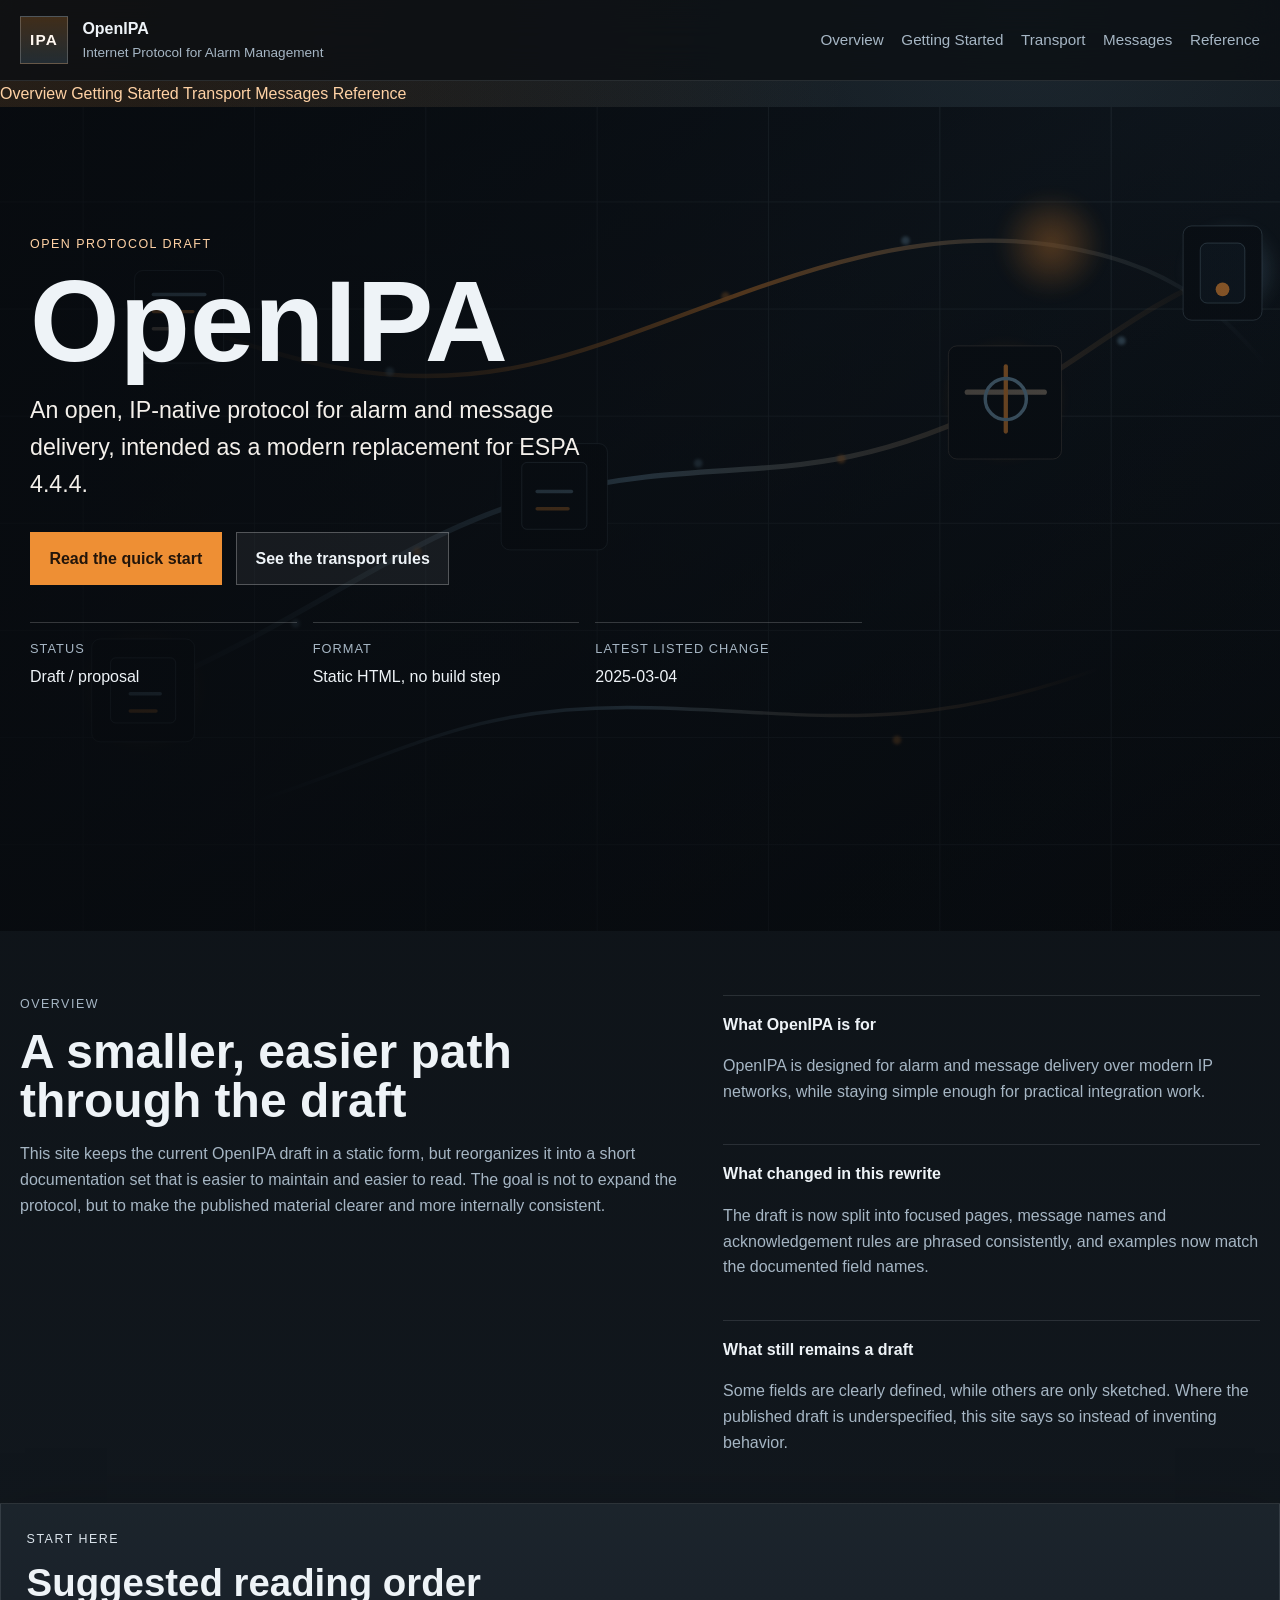
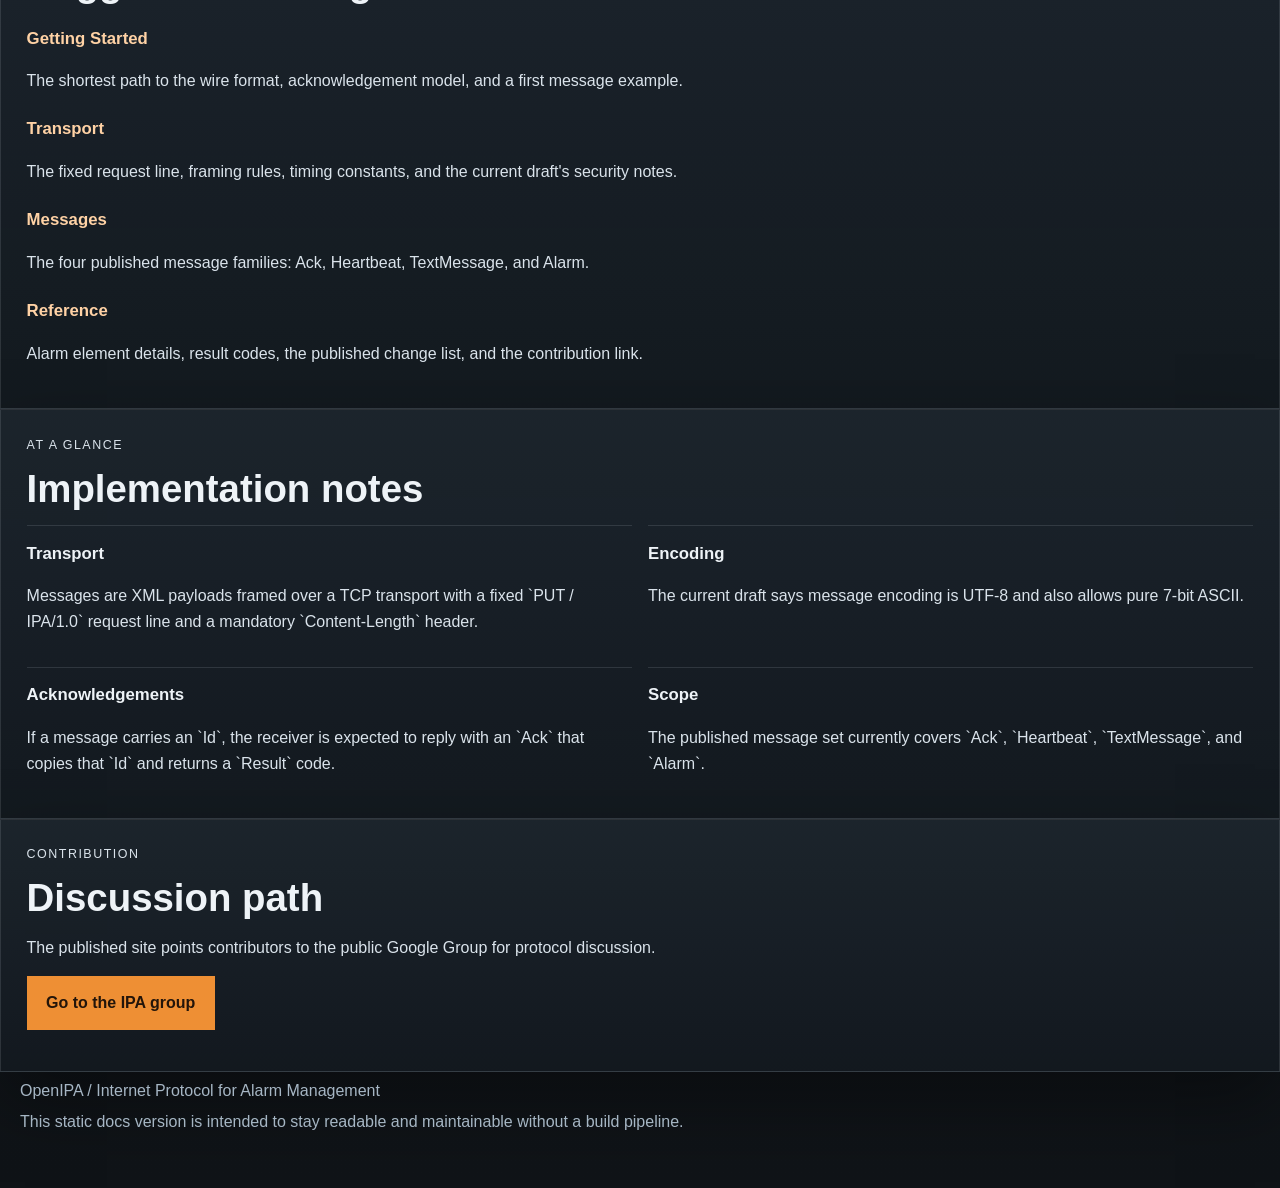
==== commit e352e740: "Split OpenIPA docs into static pages" ====
--- a/index.html
+++ b/index.html
@@ -4,12 +4,12 @@
   <meta charset="utf-8">
   <meta name="viewport" content="width=device-width, initial-scale=1">
   <title>OpenIPA | Internet Protocol for Alarm Management</title>
-  <meta name="description" content="OpenIPA is an open, IP-native protocol for alarm management. This site preserves the current published protocol draft and presents it in a clearer static documentation layout.">
+  <meta name="description" content="OpenIPA is an open, IP-native protocol for alarm management. This site presents the current draft as a small static documentation set with no build step.">
   <link rel="stylesheet" href="assets/styles.css">
 </head>
 <body>
   <header class="site-header">
-    <a class="brand" href="#top" aria-label="OpenIPA home">
+    <a class="brand" href="index.html" aria-label="OpenIPA home">
       <span class="brand-mark">IPA</span>
       <span class="brand-copy">
         <strong>OpenIPA</strong>
@@ -17,38 +17,45 @@
       </span>
     </a>
     <nav class="top-nav" aria-label="Primary">
-      <a href="#overview">Overview</a>
-      <a href="#specification">Specification</a>
-      <a href="#messages">Messages</a>
-      <a href="#simple-example">Examples</a>
-      <a href="#changes">Changes</a>
-      <a href="#contribute">Contribute</a>
+      <a href="index.html">Overview</a>
+      <a href="docs/getting-started.html">Getting Started</a>
+      <a href="docs/transport.html">Transport</a>
+      <a href="docs/messages.html">Messages</a>
+      <a href="docs/reference.html">Reference</a>
     </nav>
-    <button class="nav-toggle" type="button" aria-expanded="false" aria-controls="toc">Contents</button>
+    <button class="nav-toggle" type="button" aria-expanded="false" aria-controls="site-nav" data-nav-toggle>Menu</button>
   </header>
 
-  <main id="top">
-    <section class="hero">
+  <nav class="mobile-nav" id="site-nav" aria-label="Mobile" data-mobile-nav>
+    <a href="index.html">Overview</a>
+    <a href="docs/getting-started.html">Getting Started</a>
+    <a href="docs/transport.html">Transport</a>
+    <a href="docs/messages.html">Messages</a>
+    <a href="docs/reference.html">Reference</a>
+  </nav>
+
+  <main>
+    <section class="hero hero-home">
       <div class="hero-media">
         <img src="assets/hero.svg" alt="A network-oriented visual representing alarm messages moving across IP infrastructure.">
       </div>
       <div class="hero-overlay"></div>
       <div class="hero-content">
-        <p class="eyebrow">Open protocol documentation</p>
+        <p class="eyebrow">Open protocol draft</p>
         <h1>OpenIPA</h1>
-        <p class="hero-text">Internet Protocol for Alarm Management is an open, IP-native protocol intended to replace ESPA 4.4.4 for alarm and message delivery.</p>
+        <p class="hero-text">An open, IP-native protocol for alarm and message delivery, intended as a modern replacement for ESPA 4.4.4.</p>
         <div class="hero-actions">
-          <a class="button button-primary" href="#simple-example">Start with the simplest example</a>
-          <a class="button button-secondary" href="#transport">Read the transport rules</a>
+          <a class="button button-primary" href="docs/getting-started.html">Read the quick start</a>
+          <a class="button button-secondary" href="docs/transport.html">See the transport rules</a>
         </div>
         <dl class="status-strip">
           <div>
             <dt>Status</dt>
-            <dd>Draft / Proposal</dd>
+            <dd>Draft / proposal</dd>
           </div>
           <div>
-            <dt>Published material preserved</dt>
-            <dd>Current live content</dd>
+            <dt>Format</dt>
+            <dd>Static HTML, no build step</dd>
           </div>
           <div>
             <dt>Latest listed change</dt>
@@ -58,783 +65,89 @@
       </div>
     </section>
 
-    <section class="intro-band" id="overview">
+    <section class="intro-band">
       <div class="intro-copy">
-        <h2>A clearer front door for the protocol</h2>
-        <p>This site keeps the currently published OpenIPA material intact, but reorganizes it into a simpler reading path for implementers, reviewers, and contributors. The protocol sections below preserve the published draft content while adding a cleaner layout, better navigation, and introductory context.</p>
+        <p class="section-kicker">Overview</p>
+        <h2>A smaller, easier path through the draft</h2>
+        <p>This site keeps the current OpenIPA draft in a static form, but reorganizes it into a short documentation set that is easier to maintain and easier to read. The goal is not to expand the protocol, but to make the published material clearer and more internally consistent.</p>
       </div>
       <div class="intro-list">
         <div>
-          <h3>Why IPA exists</h3>
-          <p>IPA is designed to replace ESPA 4.4.4 with a similarly simple and open protocol that works well over modern IP infrastructure.</p>
+          <h3>What OpenIPA is for</h3>
+          <p>OpenIPA is designed for alarm and message delivery over modern IP networks, while staying simple enough for practical integration work.</p>
         </div>
         <div>
-          <h3>What you will find here</h3>
-          <p>The draft specification, message definitions, security notes, timing constants, examples, and the currently published change list.</p>
+          <h3>What changed in this rewrite</h3>
+          <p>The draft is now split into focused pages, message names and acknowledgement rules are phrased consistently, and examples now match the documented field names.</p>
         </div>
         <div>
-          <h3>Who this is for</h3>
-          <p>Implementers building senders or receivers, maintainers aligning docs with behavior, and anyone evaluating OpenIPA as an alarm integration protocol.</p>
+          <h3>What still remains a draft</h3>
+          <p>Some fields are clearly defined, while others are only sketched. Where the published draft is underspecified, this site says so instead of inventing behavior.</p>
         </div>
       </div>
     </section>
 
-    <section class="content-shell">
-      <aside class="toc" id="toc">
-        <p class="toc-title">Contents</p>
-        <a href="#overview">Overview</a>
-        <a href="#at-a-glance">At a glance</a>
-        <a href="#simple-example">Simple example</a>
-        <a href="#transport">Transport</a>
-        <a href="#messages">Messages overview</a>
-        <a href="#ack">ACK</a>
-        <a href="#alarm">ALARM</a>
-        <a href="#acknowledgement">Acknowledgement</a>
-        <a href="#alarm-location">AlarmLocation</a>
-        <a href="#alarm-source">AlarmSource</a>
-        <a href="#alarm-type">AlarmType</a>
-        <a href="#heartbeat-message">HEARTBEAT</a>
-        <a href="#heartbeat-guide">Heartbeat</a>
-        <a href="#result-codes">Result Codes</a>
-        <a href="#security">Security</a>
-        <a href="#sending-alarms">Sending Alarms</a>
-        <a href="#textmessage-message">TEXTMESSAGE</a>
-        <a href="#textmessage-guide">TextMessage</a>
-        <a href="#timing-constants">Timing Constants</a>
-        <a href="#changes">Changes</a>
-        <a href="#contribute">Contribute</a>
-      </aside>
+    <section class="home-grid">
+      <article class="panel">
+        <p class="section-kicker">Start here</p>
+        <h2>Suggested reading order</h2>
+        <div class="card-grid">
+          <a class="doc-card" href="docs/getting-started.html">
+            <h3>Getting Started</h3>
+            <p>The shortest path to the wire format, acknowledgement model, and a first message example.</p>
+          </a>
+          <a class="doc-card" href="docs/transport.html">
+            <h3>Transport</h3>
+            <p>The fixed request line, framing rules, timing constants, and the current draft's security notes.</p>
+          </a>
+          <a class="doc-card" href="docs/messages.html">
+            <h3>Messages</h3>
+            <p>The four published message families: Ack, Heartbeat, TextMessage, and Alarm.</p>
+          </a>
+          <a class="doc-card" href="docs/reference.html">
+            <h3>Reference</h3>
+            <p>Alarm element details, result codes, the published change list, and the contribution link.</p>
+          </a>
+        </div>
+      </article>
 
-      <div class="content-flow">
-        <section class="panel intro-panel" id="at-a-glance">
+      <article class="panel">
+        <p class="section-kicker">At a glance</p>
+        <h2>Implementation notes</h2>
+        <div class="glance-grid">
           <div>
-            <p class="section-kicker">At a glance</p>
-            <h2>What implementers should know first</h2>
+            <h3>Transport</h3>
+            <p>Messages are XML payloads framed over a TCP transport with a fixed `PUT / IPA/1.0` request line and a mandatory `Content-Length` header.</p>
           </div>
-          <div class="glance-grid">
-            <div>
-              <h3>Transport</h3>
-              <p>IPA sends XML over a TCP-based transport that resembles HTTP framing, but works asynchronously.</p>
-            </div>
-            <div>
-              <h3>Encoding</h3>
-              <p>Message encoding is UTF-8, and XML may also be sent as pure 7-bit ASCII.</p>
-            </div>
-            <div>
-              <h3>Acknowledgement model</h3>
-              <p>When an `Id` is supplied, the peer must respond with an acknowledgement within the published timing rules.</p>
-            </div>
-            <div>
-              <h3>Core message families</h3>
-              <p>`Ack`, `Heartbeat`, `TextMessage`, and `Alarm` form the published message set in the current draft.</p>
-            </div>
+          <div>
+            <h3>Encoding</h3>
+            <p>The current draft says message encoding is UTF-8 and also allows pure 7-bit ASCII.</p>
           </div>
-        </section>
+          <div>
+            <h3>Acknowledgements</h3>
+            <p>If a message carries an `Id`, the receiver is expected to reply with an `Ack` that copies that `Id` and returns a `Result` code.</p>
+          </div>
+          <div>
+            <h3>Scope</h3>
+            <p>The published message set currently covers `Ack`, `Heartbeat`, `TextMessage`, and `Alarm`.</p>
+          </div>
+        </div>
+      </article>
 
-        <section class="panel" id="specification">
-          <p class="section-kicker">Published draft</p>
-          <h2>Internet Protocol for Alarm Management</h2>
-          <p>IPA (Internet Protocol for Alarm management) is designed to replace the widely used ESPA 4.4.4 standard. ESPA defines how to send text messages over serial links like RS-232 to pagers. The purpose of IPA is to provide a similarly simple, easy to use, reliable and open standard that is suitable for transmission over the now abundant IP infrastructure (including the Internet and local area networks).</p>
-          <p>The specifications are being worked on, and this page represents a draft of the first version of the emerging protocol specification.</p>
-          <div class="link-row">
-            <a href="#simple-example">Simple example</a>
-            <a href="#acknowledgement">Acknowledgement</a>
-            <a href="#sending-alarms">Sending Alarms</a>
-            <a href="#heartbeat-guide">Heartbeat</a>
-            <a href="#security">Security</a>
-          </div>
-          <div class="link-row">
-            <span class="muted">IPA Version 1 Draft / Proposal</span>
-            <a href="#transport">Transport</a>
-            <a href="#messages">Messages</a>
-          </div>
-          <p class="join-line">Join the IPA group to discuss the protocol: <a href="https://groups.google.com/" target="_blank" rel="noreferrer">Go to this group</a>.</p>
-        </section>
-
-        <section class="panel" id="simple-example">
-          <p class="section-kicker">Getting started</p>
-          <h2>Simple example</h2>
-          <p>The example below shows the simplest possible XML datagram for transmitting a text message.</p>
-          <pre><code>&lt;TextMessage To="123456"&gt;Text to display&lt;/TextMessage&gt;</code></pre>
-          <p>C# code example:</p>
-          <pre><code>using(var tcpClient = new TcpClient("127.0.0.1", 16969)) {
-    var datagram = System.Text.Encoding.ASCII.GetBytes(
-        "&lt;TextMessage To=\"123456\"&gt;Text to display&lt;/TextMessage&gt;");
-    var header = System.Text.Encoding.ASCII.GetBytes(
-        string.Format("PUT / IPA/1.0\nContent-Length: {0}\n\n", datagram.Length));
-
-    tcpClient.GetStream().Write(header, 0, header.Length);
-    tcpClient.GetStream().Write(datagram, 0, datagram.Length);
-}</code></pre>
-        </section>
-
-        <section class="panel" id="transport">
-          <p class="section-kicker">Protocol transport</p>
-          <h2>Transport</h2>
-          <p>Data is transmitted as XML encoded messages using a transport protocol similar to HTTP. The main difference from HTTP is that IPA is asynchronous. Message encoding is UTF-8.</p>
-          <h3>Example session</h3>
-          <p>The client connects to server and sends the following request:</p>
-          <pre><code>PUT / IPA/1.0
-Content-Length: 52
-
-&lt;TextMessage Id="100" To="123"&gt;Testing&lt;/TextMessage&gt;</code></pre>
-          <p>If an acknowledgement was requested (and it was, in this case), the server eventually responds with:</p>
-          <pre><code>PUT / IPA/1.0
-Content-Length: 35
-
-&lt;Ack Id="100" Result="200"&gt;OK&lt;/Ack&gt;</code></pre>
-          <h3>Transport protocol</h3>
-          <p>The purpose of the transport protocol is to let the receiver know where messages start and end.</p>
-          <table>
-            <thead>
-              <tr>
-                <th>Part</th>
-                <th>Example</th>
-                <th>Description</th>
-              </tr>
-            </thead>
-            <tbody>
-              <tr>
-                <td>Command</td>
-                <td><code>PUT / IPA/1.0</code></td>
-                <td>Fixed request line</td>
-              </tr>
-              <tr>
-                <td>Headers</td>
-                <td><code>Content-Length: 52</code></td>
-                <td>Length metadata</td>
-              </tr>
-              <tr>
-                <td>Separator</td>
-                <td>Empty line</td>
-                <td>Separates headers from message</td>
-              </tr>
-              <tr>
-                <td>Message</td>
-                <td><code>&lt;TextMessage Id="100" To="123"&gt;Testing&lt;/TextMessage&gt;</code></td>
-                <td>XML data</td>
-              </tr>
-            </tbody>
-          </table>
-          <h3>Requirements</h3>
-          <ul>
-            <li>The command is always PUT, path is always root and protocol is IPA/1.0.</li>
-            <li>Content-Length is mandatory.</li>
-            <li>Other header fields may be added, but the other end may not be able to interpret them.</li>
-            <li>XML data is either sent as pure 7-bit ASCII, or UTF-8.</li>
-          </ul>
-        </section>
-
-        <section class="panel" id="messages">
-          <p class="section-kicker">Message map</p>
-          <h2>Messages</h2>
-          <h3>Overview</h3>
-          <table>
-            <thead>
-              <tr>
-                <th>Message</th>
-                <th>Description</th>
-                <th>Transmitter</th>
-                <th>Receiver</th>
-              </tr>
-            </thead>
-            <tbody>
-              <tr>
-                <td><a href="#ack">ACK</a></td>
-                <td>Acknowledgement</td>
-                <td>Mandatory</td>
-                <td>Mandatory</td>
-              </tr>
-              <tr>
-                <td><a href="#heartbeat-message">HEARTBEAT</a></td>
-                <td>Connection test</td>
-                <td>Mandatory</td>
-                <td>Mandatory</td>
-              </tr>
-              <tr>
-                <td><a href="#textmessage-message">TEXTMESSAGE</a></td>
-                <td>Send a text message</td>
-                <td>Optional</td>
-                <td>Optional</td>
-              </tr>
-              <tr>
-                <td><a href="#alarm">ALARM</a></td>
-                <td>Send an alarm</td>
-                <td>Optional</td>
-                <td>Optional</td>
-              </tr>
-            </tbody>
-          </table>
-        </section>
-
-        <section class="panel" id="ack">
-          <p class="section-kicker">Message type</p>
-          <h2>ACK</h2>
-          <p>Acknowledgement to a received message.</p>
-          <p>The server responds with an Ack message, copying the Id attribute of the request that it pertains to. The Result attribute contains a result code, and the tag contents may contain the result as plain text. The result codes are inspired by HTTP codes, where 200 means "OK" and 404 means "Not found". A detailed list of IPA result codes can be found in an appendix.</p>
-          <h3>Attributes</h3>
-          <table>
-            <thead>
-              <tr>
-                <th>Attribute</th>
-                <th>Description</th>
-                <th>Mandatory</th>
-              </tr>
-            </thead>
-            <tbody>
-              <tr>
-                <td>Id</td>
-                <td>Id as provided in the original request</td>
-                <td>Yes</td>
-              </tr>
-              <tr>
-                <td>Result</td>
-                <td>Status code</td>
-                <td>Yes</td>
-              </tr>
-            </tbody>
-          </table>
-          <h3>Tag Contents</h3>
-          <p>English plain text description, or empty.</p>
-          <h3>Example</h3>
-          <pre><code>&lt;Ack Id="123" Result="200"&gt;OK&lt;/Ack&gt;</code></pre>
-        </section>
-
-        <section class="panel" id="alarm">
-          <p class="section-kicker">Message type</p>
-          <h2>ALARM</h2>
-          <p>Request delivery of a notification of an alarm or event.</p>
-          <h3>Attributes</h3>
-          <table>
-            <thead>
-              <tr>
-                <th>Attribute</th>
-                <th>Description</th>
-                <th>Mandatory</th>
-              </tr>
-            </thead>
-            <tbody>
-              <tr>
-                <td>Id</td>
-                <td>Id for identification of acknowledgement message</td>
-                <td>No</td>
-              </tr>
-            </tbody>
-          </table>
-          <h3>Elements</h3>
-          <table>
-            <thead>
-              <tr>
-                <th>Element</th>
-                <th>Description</th>
-                <th>Mandatory</th>
-              </tr>
-            </thead>
-            <tbody>
-              <tr>
-                <td>Source</td>
-                <td>Source of the alarm. This can be just a simple ID, or a more detailed description where the ID consists of several parts marked up by other tags.</td>
-                <td>Yes</td>
-              </tr>
-              <tr>
-                <td>Type</td>
-                <td>Type of the alarm. The direct content of the element is an alarm type identifier, and there are also attributes to describe the alarm typ in detail.</td>
-                <td>Yes</td>
-              </tr>
-              <tr>
-                <td>Location</td>
-                <td>Location of the alarm, if known. This could be a beacon ID, a GPS coordinate or base station ID.</td>
-                <td>No</td>
-              </tr>
-            </tbody>
-          </table>
-          <p class="muted">(Click the element names to the left for details about each element.)</p>
-          <h3>Example - Simple alarm notification</h3>
-          <pre><code>&lt;Alarm&gt;&lt;Source&gt;209&lt;/Source&gt;&lt;Type&gt;FIRE&lt;/Type&gt;&lt;/Alarm&gt;</code></pre>
-          <h3>Example - Alarm with detailed information</h3>
-          <pre><code>&lt;Alarm&gt;
-    &lt;Source&gt;
-        &lt;Room&gt;209&lt;/Room&gt;
-        &lt;Detector&gt;33&lt;/Detector&gt;
-    &lt;/Source&gt;
-    &lt;Type Severity="100"&gt;FIRE&lt;/Type&gt;
-&lt;/Alarm&gt;</code></pre>
-        </section>
-
-        <section class="panel" id="acknowledgement">
-          <p class="section-kicker">Behavior guide</p>
-          <h2>Acknowledgement</h2>
-          <p>An IPA server must always respond with an acknowledgement message within <a href="#timing-constants">T ACK</a> seconds, if the message contains an ID. When the client requests an acknowledgement, the ID is added to the message as an attribute.</p>
-          <pre><code>&lt;TextMessage Id="100" To="123456"&gt;Text to display&lt;/TextMessage&gt;</code></pre>
-          <p>The server responds with an Ack message, copying the Id attribute. The Result attribute contains a result code, and the tag contents may contain the result as plain text. The result codes are inspired by HTTP codes, where 200 means "OK" and 404 means "Not found". A detailed list of IPA result codes can be found in an appendix.</p>
-          <p>If the message is delivered, the server will respond:</p>
-          <pre><code>&lt;Ack Id="100" Result="200"&gt;OK&lt;/Ack&gt;</code></pre>
-          <p>If the designated paging device is not found, the server would respond as follows:</p>
-          <pre><code>&lt;Ack Id="100" Result="404"&gt;Not found&lt;/Ack&gt;</code></pre>
-        </section>
-
-        <section class="panel" id="alarm-location">
-          <p class="section-kicker">Element reference</p>
-          <h2>AlarmLocation</h2>
-          <h3>Elements</h3>
-          <table>
-            <thead>
-              <tr>
-                <th>Element</th>
-                <th>Description</th>
-                <th>Mandatory</th>
-              </tr>
-            </thead>
-            <tbody>
-              <tr>
-                <td>CellInfo</td>
-                <td>Mobile network cell info, see below.</td>
-                <td>No</td>
-              </tr>
-              <tr>
-                <td>BeaconId</td>
-                <td>Beacon ID as direct content</td>
-                <td>No</td>
-              </tr>
-              <tr>
-                <td>Gps</td>
-                <td>GPS coordinates, see below.</td>
-                <td>No</td>
-              </tr>
-            </tbody>
-          </table>
-          <h3>CellInfo</h3>
-          <p>The CellInfo element contains the following sub-elements.</p>
-          <table>
-            <thead>
-              <tr>
-                <th>Element</th>
-                <th>Description</th>
-                <th>Mandatory</th>
-              </tr>
-            </thead>
-            <tbody>
-              <tr>
-                <td>MCC</td>
-                <td>Mobile country code, 3 digits.</td>
-                <td>Yes</td>
-              </tr>
-              <tr>
-                <td>MNC</td>
-                <td>Mobile network code, 3 digits.</td>
-                <td>Yes</td>
-              </tr>
-              <tr>
-                <td>LAC</td>
-                <td>Location area code, 2 octets in decimal representation (5 digits).</td>
-                <td>Yes</td>
-              </tr>
-              <tr>
-                <td>CI</td>
-                <td>Cell ID - 2 octects in decimal representation (5 digits).</td>
-                <td>Yes</td>
-              </tr>
-              <tr>
-                <td>TA</td>
-                <td>Timing advance</td>
-                <td>No</td>
-              </tr>
-            </tbody>
-          </table>
-          <h3>Gps</h3>
-          <p>The Gps element contains the following sub-elements.</p>
-          <table>
-            <thead>
-              <tr>
-                <th>Element</th>
-                <th>Description</th>
-                <th>Mandatory</th>
-              </tr>
-            </thead>
-            <tbody>
-              <tr>
-                <td>Longitude</td>
-                <td>Last known longitude in decimal degrees with a decimal point. Represented by a negative number when west of the 0-meridian.</td>
-                <td>No</td>
-              </tr>
-              <tr>
-                <td>Latitude</td>
-                <td>Last known latitude in decimal degrees with a decimal point.</td>
-                <td>No</td>
-              </tr>
-              <tr>
-                <td>Altitude</td>
-                <td>Last known altitude in metres. Can be negative if below sea level.</td>
-                <td>No</td>
-              </tr>
-              <tr>
-                <td>Direction</td>
-                <td>&nbsp;</td>
-                <td>No</td>
-              </tr>
-              <tr>
-                <td>Speed</td>
-                <td>&nbsp;</td>
-                <td>No</td>
-              </tr>
-              <tr>
-                <td>TimeStamp</td>
-                <td>&nbsp;</td>
-                <td>No</td>
-              </tr>
-              <tr>
-                <td>HorizontalAccuracy</td>
-                <td>&nbsp;</td>
-                <td>No</td>
-              </tr>
-              <tr>
-                <td>VerticalAccuracy</td>
-                <td>&nbsp;</td>
-                <td>No</td>
-              </tr>
-              <tr>
-                <td>DirectionAccuracy</td>
-                <td>&nbsp;</td>
-                <td>No</td>
-              </tr>
-              <tr>
-                <td>SpeedAccuracy</td>
-                <td>&nbsp;</td>
-                <td>No</td>
-              </tr>
-            </tbody>
-          </table>
-          <h3>Example - CellInfo</h3>
-          <pre><code>&lt;Location&gt;
-    &lt;CellInfo&gt;
-        &lt;MCC&gt;240&lt;/MCC&gt;
-        &lt;MNC&gt;10&lt;/MNC&gt;
-        &lt;LAC&gt;57005&lt;/LAC&gt;
-        &lt;CI&gt;48879&lt;/CI&gt;
-    &lt;/CellInfo&gt;
-&lt;/Location&gt;</code></pre>
-          <h3>Example - BeaconId</h3>
-          <pre><code>&lt;Location&gt;&lt;BeaconId&gt;100&lt;/BeaconId&gt;&lt;/Location&gt;</code></pre>
-          <h3>Example - Gps</h3>
-          <pre><code>&lt;Location&gt;
-    &lt;Gps&gt;
-        &lt;Longitude&gt;17.87930&lt;/Longitude&gt;
-        &lt;Latitude&gt;59.41310&lt;/Latitude&gt;
-        &lt;Altitude&gt;57&lt;/Altitude&gt;
-    &lt;/Gps&gt;
-&lt;/Location&gt;</code></pre>
-        </section>
-
-        <section class="panel" id="alarm-source">
-          <p class="section-kicker">Element reference</p>
-          <h2>AlarmSource</h2>
-          <p>The alarm source can be described in detail using the following elements. The alarm receiver may consider the contents of the Source tag as direct content, if it doesn't need the details.</p>
-          <p>Note that this is meant to identify the source of the alarm, not the location of the alarm. The difference is that a source doesn't change for the duration of the alarm.</p>
-          <table>
-            <thead>
-              <tr>
-                <th>Element</th>
-                <th>Description</th>
-                <th>Mandatory</th>
-              </tr>
-            </thead>
-            <tbody>
-              <tr><td>Client</td><td>Client, company or customer ID</td><td>No</td></tr>
-              <tr><td>Department</td><td>Department within the client's organization</td><td>No</td></tr>
-              <tr><td>Building</td><td>Building ID, when there are multiple buildings</td><td>No</td></tr>
-              <tr><td>Ward</td><td>Ward (as in hospital ward)</td><td>No</td></tr>
-              <tr><td>Section</td><td>Section of the building</td><td>No</td></tr>
-              <tr><td>Room</td><td>Room number</td><td>No</td></tr>
-              <tr><td>Detector</td><td>Detector ID</td><td>No</td></tr>
-              <tr><td>Transmitter</td><td>Transmitter ID (serial number), if the alarm was triggered by a wireless transmitter.</td><td>No</td></tr>
-              <tr><td>Phone</td><td>Phone number</td><td>No</td></tr>
-              <tr><td>Address</td><td>Slave address in a bus system, IP address, EMail address etc.</td><td>No</td></tr>
-            </tbody>
-          </table>
-          <h3>Example - Simple ID as direct content</h3>
-          <pre><code>&lt;Source&gt;219&lt;/Source&gt;</code></pre>
-          <h3>Example - Detailed source information</h3>
-          <pre><code>&lt;Source&gt;
-    &lt;Client&gt;10026&lt;/Client&gt;
-    &lt;Building&gt;B&lt;/Building&gt;
-    &lt;Ward&gt;2&lt;/Ward&gt;
-    &lt;Room&gt;219&lt;/Room&gt;
-&lt;/Source&gt;</code></pre>
-        </section>
-
-        <section class="panel" id="alarm-type">
-          <p class="section-kicker">Element reference</p>
-          <h2>AlarmType</h2>
-          <table>
-            <thead>
-              <tr>
-                <th>Attribute</th>
-                <th>Description</th>
-                <th>Mandatory</th>
-              </tr>
-            </thead>
-            <tbody>
-              <tr>
-                <td>Qualifier</td>
-                <td>&nbsp;</td>
-                <td>No</td>
-              </tr>
-              <tr>
-                <td>Severity</td>
-                <td>Severity level from 0 to 100, where 100 is the most severe.</td>
-                <td>No</td>
-              </tr>
-            </tbody>
-          </table>
-        </section>
-
-        <section class="panel" id="heartbeat-message">
-          <p class="section-kicker">Message type</p>
-          <h2>HEARTBEAT</h2>
-          <p>In order to monitor the connection, a heartbeat signal can be sent by either end of the connection. By assigning the Id attribute, the other end will be required to respond with an acknowledgement message.</p>
-          <h3>Attributes</h3>
-          <table>
-            <thead>
-              <tr>
-                <th>Attribute</th>
-                <th>Description</th>
-                <th>Mandatory</th>
-              </tr>
-            </thead>
-            <tbody>
-              <tr>
-                <td>Id</td>
-                <td>Id for identification of acknowledgement message</td>
-                <td>No</td>
-              </tr>
-            </tbody>
-          </table>
-          <h3>Tag Contents</h3>
-          <p>None.</p>
-          <h3>Example</h3>
-          <p>Request</p>
-          <pre><code>&lt;Heartbeat Id="123" /&gt;</code></pre>
-          <p>Response</p>
-          <pre><code>&lt;Ack Id="123" Status="200"&gt;OK&lt;/Ack&gt;</code></pre>
-          <h3>Example</h3>
-          <p>Request</p>
-          <pre><code>&lt;Heartbeat /&gt;</code></pre>
-          <p>Response</p>
-          <p>None</p>
-        </section>
-
-        <section class="panel" id="heartbeat-guide">
-          <p class="section-kicker">Behavior guide</p>
-          <h2>Heartbeat</h2>
-          <p>In order to monitor the connection, a heartbeat signal can be sent by the either end of the connection. If the alarm receiver doesn't receive the heartbeat in time, it may consider the connection broken and issue a warning to the operator. The alarm receiver may also send the heartbeat signal to the alarm transmitter to monitor the connection from its end. Similarly, the alarm transmitter can monitor the connection and issue an on-site warning if the alarm receiver goes off line.</p>
-          <pre><code>&lt;Heartbeat Id="103"&gt;&lt;/Heartbeat&gt;</code></pre>
-        </section>
-
-        <section class="panel" id="result-codes">
-          <p class="section-kicker">Appendix</p>
-          <h2>Result Codes</h2>
-          <table>
-            <thead>
-              <tr>
-                <th>Code</th>
-                <th>Default Plain Text</th>
-                <th>Description</th>
-              </tr>
-            </thead>
-            <tbody>
-              <tr><td>200</td><td>OK</td><td>Message was accepted / delivered to, and acknowledged by, the final destination.</td></tr>
-              <tr><td>202</td><td>Accepted</td><td>Message was accepted and queued for delivery, but has not yet been delivered.</td></tr>
-              <tr><td>400</td><td>Bad Request</td><td>The datagram was malformed.</td></tr>
-              <tr><td>401</td><td>Unauthorized</td><td>Authorization and identification is required.</td></tr>
-              <tr><td>403</td><td>Forbidden</td><td>The client does not have sufficient privileges to perform the requested action.</td></tr>
-              <tr><td>404</td><td>Not Found</td><td>Destination not found (unknown pager number).</td></tr>
-              <tr><td>500</td><td>Internal Server Error</td><td>Internal server error.</td></tr>
-              <tr><td>503</td><td>Service Unavailable</td><td>Temporary problems with the server or an external dependency.</td></tr>
-            </tbody>
-          </table>
-        </section>
-
-        <section class="panel" id="security">
-          <p class="section-kicker">Operational notes</p>
-          <h2>Security</h2>
-          <p>Security can be divided into the following three topics.</p>
-          <h3>Identification</h3>
-          <p>If multiple clients are to communicate with the same server, it might be necessary for the clients to identify themselves. Usually this is used in conjunction with authentication and encryption.</p>
-          <pre><code>&lt;Heartbeat Id="103" ClientId="012345"&gt;&lt;/Heartbeat&gt;</code></pre>
-          <h3>Authentication</h3>
-          <p>Authentication is as simple as adding a password to each datagram. Both server and client may require authentication.</p>
-          <pre><code>&lt;Heartbeat Id="103" Authentication="dz80mi0pql+js9028jm8c89jv8"&gt;&lt;/Heartbeat&gt;</code></pre>
-          <h3>Encryption</h3>
-          <p>Authentication is essentially pointless without encryption. If authentication is used, the TCP socket should be encrypted using SSL.</p>
-        </section>
-
-        <section class="panel" id="sending-alarms">
-          <p class="section-kicker">Guide</p>
-          <h2>Sending Alarms</h2>
-          <p>Even though the ESPA 4.4.4 protocol was designed for simple text paging, one of the most common applications has been alarm system integration. In these cases, it is not enough to simply send a text message. The different alarm systems need more detailed information about the alarm, such as information about the source of the alarm, the type of alarm and whether the alarm is set or reset. The IPA protocol includes a specific Alarm datagram to handle these integrations. Here's a simple example:</p>
-          <pre><code>&lt;Alarm Id="101"&gt;
-    &lt;Source&gt;
-        &lt;Section&gt;5&lt;/Section&gt;
-    &lt;/Source&gt;
-    &lt;Type Qualifier="New"&gt;FIRE&lt;/Type&gt;
-&lt;/Alarm&gt;</code></pre>
-          <p>The Id attribute has the same meaning as always - the client is requesting an acknowledgement to this message.</p>
-          <p>The Source tag specifies the source of the alarm. Source can contain various identification data, such as Section, Room, Address, Id and similar.</p>
-          <p>Type specifies the type of the alarm. The type Qualifier can be either New, Updated or Reset. Updated means that the alarm has been sent before, but contains new information this time. Reset means that the alarm has been reset.</p>
-          <p>The following example shows includes all optional tags:</p>
-          <pre><code>&lt;Alarm Id="102"&gt;
-    &lt;Source&gt;
-        &lt;Section&gt;5&lt;/Section&gt;
-        &lt;Room&gt;50&lt;/Room&gt;
-        &lt;Floor&gt;4&lt;/Floor&gt;
-        &lt;Building&gt;1&lt;/Building&gt;
-        &lt;Id&gt;45678&lt;/Id&gt;
-        &lt;Address&gt;99&lt;/Address&gt;
-    &lt;/Source&gt;
-    &lt;Type Qualifier="New" Severity="100"&gt;FIRE&lt;/Type&gt;
-    &lt;Location&gt;
-        &lt;Gps&gt;
-            &lt;Longitude&gt;17.87930&lt;/Longitude&gt;
-            &lt;Latitude&gt;59.41310&lt;/Latitude&gt;
-            &lt;Altitude&gt;57&lt;/Altitude&gt;
-        &lt;/Gps&gt;
-    &lt;/Location&gt;
-    &lt;Display Background="#FF0000" Foreground="#FFFFFF" Priority="90"&gt;
-        &lt;Text&gt;
-            &lt;Top&gt;Building 1&lt;/Top&gt;
-            &lt;Left&gt;Room 50&lt;/Left&gt;
-            &lt;Right&gt;Fire Alarm&lt;/Right&gt;
-            &lt;Bottom&gt;Fourth floor&lt;/Bottom&gt;
-        &lt;/Text&gt;
-        &lt;Options&gt;
-            &lt;Option Name="DELAY"&gt;Delay alarm&lt;/Option&gt;
-        &lt;/Options&gt;
-    &lt;/Display&gt;
-&lt;/Alarm&gt;</code></pre>
-        </section>
-
-        <section class="panel" id="textmessage-message">
-          <p class="section-kicker">Message type</p>
-          <h2>TEXTMESSAGE</h2>
-          <p>Request delivery of a plain text message.</p>
-          <h3>Attributes</h3>
-          <table>
-            <thead>
-              <tr>
-                <th>Attribute</th>
-                <th>Description</th>
-                <th>Mandatory</th>
-              </tr>
-            </thead>
-            <tbody>
-              <tr><td>Id</td><td>Id for identification of acknowledgement message</td><td>No</td></tr>
-              <tr><td>To</td><td>Recipient number or address</td><td>No</td></tr>
-              <tr><td>From</td><td>Sender number or address</td><td>No</td></tr>
-            </tbody>
-          </table>
-          <h3>Tag Contents</h3>
-          <p>Message text.</p>
-          <h3>Example</h3>
-          <pre><code>&lt;TextMessage
-    From="sender@localhost"
-    To="receiver@localhost"&gt;Good Morning!&lt;/TextMessage&gt;</code></pre>
-        </section>
-
-        <section class="panel" id="textmessage-guide">
-          <p class="section-kicker">Guide</p>
-          <h2>TextMessage</h2>
-          <pre><code>&lt;TextMessage To="Recipient" Id="MessageId"&gt;Text to display&lt;/TextMessage&gt;</code></pre>
-          <table>
-            <thead>
-              <tr>
-                <th>Attribute</th>
-                <th>Optional</th>
-                <th>Description</th>
-              </tr>
-            </thead>
-            <tbody>
-              <tr>
-                <td>To</td>
-                <td>Yes</td>
-                <td>Recipient. This could be a phone number, pager number, email address or anything else that identifies the recipient. You can also omit the attribute and let the server handle it.</td>
-              </tr>
-              <tr>
-                <td>Id</td>
-                <td>Yes</td>
-                <td>&nbsp;</td>
-              </tr>
-            </tbody>
-          </table>
-          <h3>Examples</h3>
-          <pre><code>&lt;TextMessage To="someone@somewhere.com"&gt;Hello,
-This is a text message.&lt;/TextMessage&gt;</code></pre>
-        </section>
-
-        <section class="panel" id="timing-constants">
-          <p class="section-kicker">Timing</p>
-          <h2>Timing Constants</h2>
-          <table>
-            <thead>
-              <tr>
-                <th>Symbol</th>
-                <th>Description</th>
-                <th>Min</th>
-                <th>Max</th>
-              </tr>
-            </thead>
-            <tbody>
-              <tr><td>T ACK [s]</td><td>Time between message and acknowledgement</td><td>-</td><td>8</td></tr>
-              <tr><td>T HB [s]</td><td>Heartbeat interval</td><td>10</td><td>-</td></tr>
-              <tr><td>T MHB [s]</td><td>Delay after missed heartbeat until a new connection attempt is made</td><td>10</td><td>60</td></tr>
-              <tr><td>T ALIVE [s]</td><td>How long the connection is kept alive without communication</td><td>120</td><td>600</td></tr>
-            </tbody>
-          </table>
-        </section>
-
-        <section class="panel" id="changes">
-          <p class="section-kicker">Published site history</p>
-          <h2>Changes</h2>
-          <p>The current live site lists the following update date and changed entries.</p>
-          <h3>2025-03-04</h3>
-          <div class="changes-grid">
-            <span>sidebar</span>
-            <span>menu</span>
-            <span>Transport</span>
-            <span>Timing Constants</span>
-            <span>TextMessage</span>
-            <span>TEXTMESSAGE</span>
-            <span>Simple example</span>
-            <span>Sending Alarms</span>
-            <span>Security</span>
-            <span>Result Codes</span>
-            <span>Messages</span>
-            <span>Internet Protocol for Alarm Management</span>
-            <span>Heartbeat</span>
-            <span>HEARTBEAT</span>
-            <span>AlarmType</span>
-            <span>AlarmSource</span>
-            <span>AlarmLocation</span>
-            <span>Acknowledgement</span>
-            <span>ALARM</span>
-            <span>ACK</span>
-          </div>
-        </section>
-
-        <section class="panel" id="contribute">
-          <p class="section-kicker">Discussion</p>
-          <h2>Contribute</h2>
-          <p>Join the IPA group to discuss the protocol and future development. The current published site points readers to the Google Group as the public participation path.</p>
-          <p><a class="button button-primary" href="https://groups.google.com/" target="_blank" rel="noreferrer">Go to the IPA group</a></p>
-        </section>
-      </div>
+      <article class="panel panel-slim">
+        <p class="section-kicker">Contribution</p>
+        <h2>Discussion path</h2>
+        <p>The published site points contributors to the public Google Group for protocol discussion.</p>
+        <p><a class="button button-primary" href="https://groups.google.com/" target="_blank" rel="noreferrer">Go to the IPA group</a></p>
+      </article>
     </section>
   </main>
 
   <footer class="site-footer">
     <p>OpenIPA / Internet Protocol for Alarm Management</p>
-    <p>Static site rebuild prepared to preserve the current published draft content in a clearer structure.</p>
+    <p>This static docs version is intended to stay readable and maintainable without a build pipeline.</p>
   </footer>
 
   <script src="assets/app.js"></script>
 </body>
-</html>
+</html>
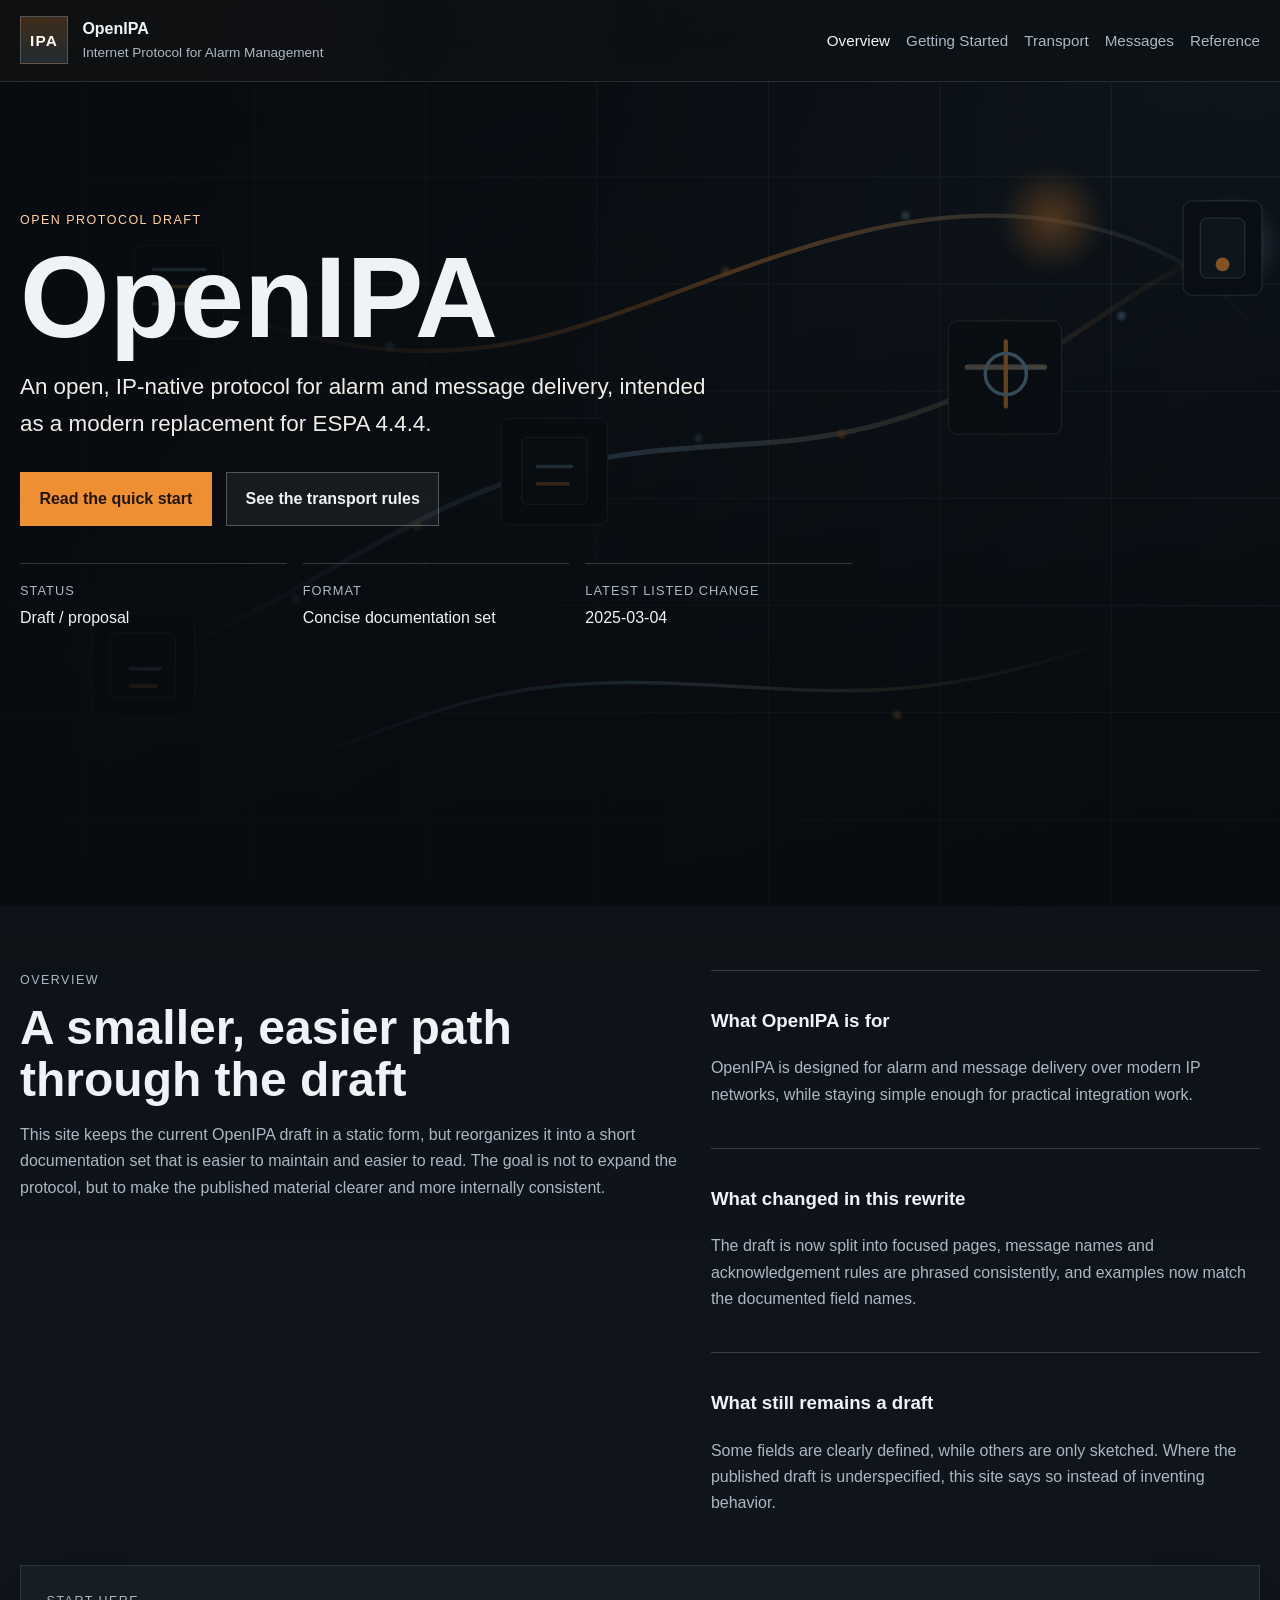
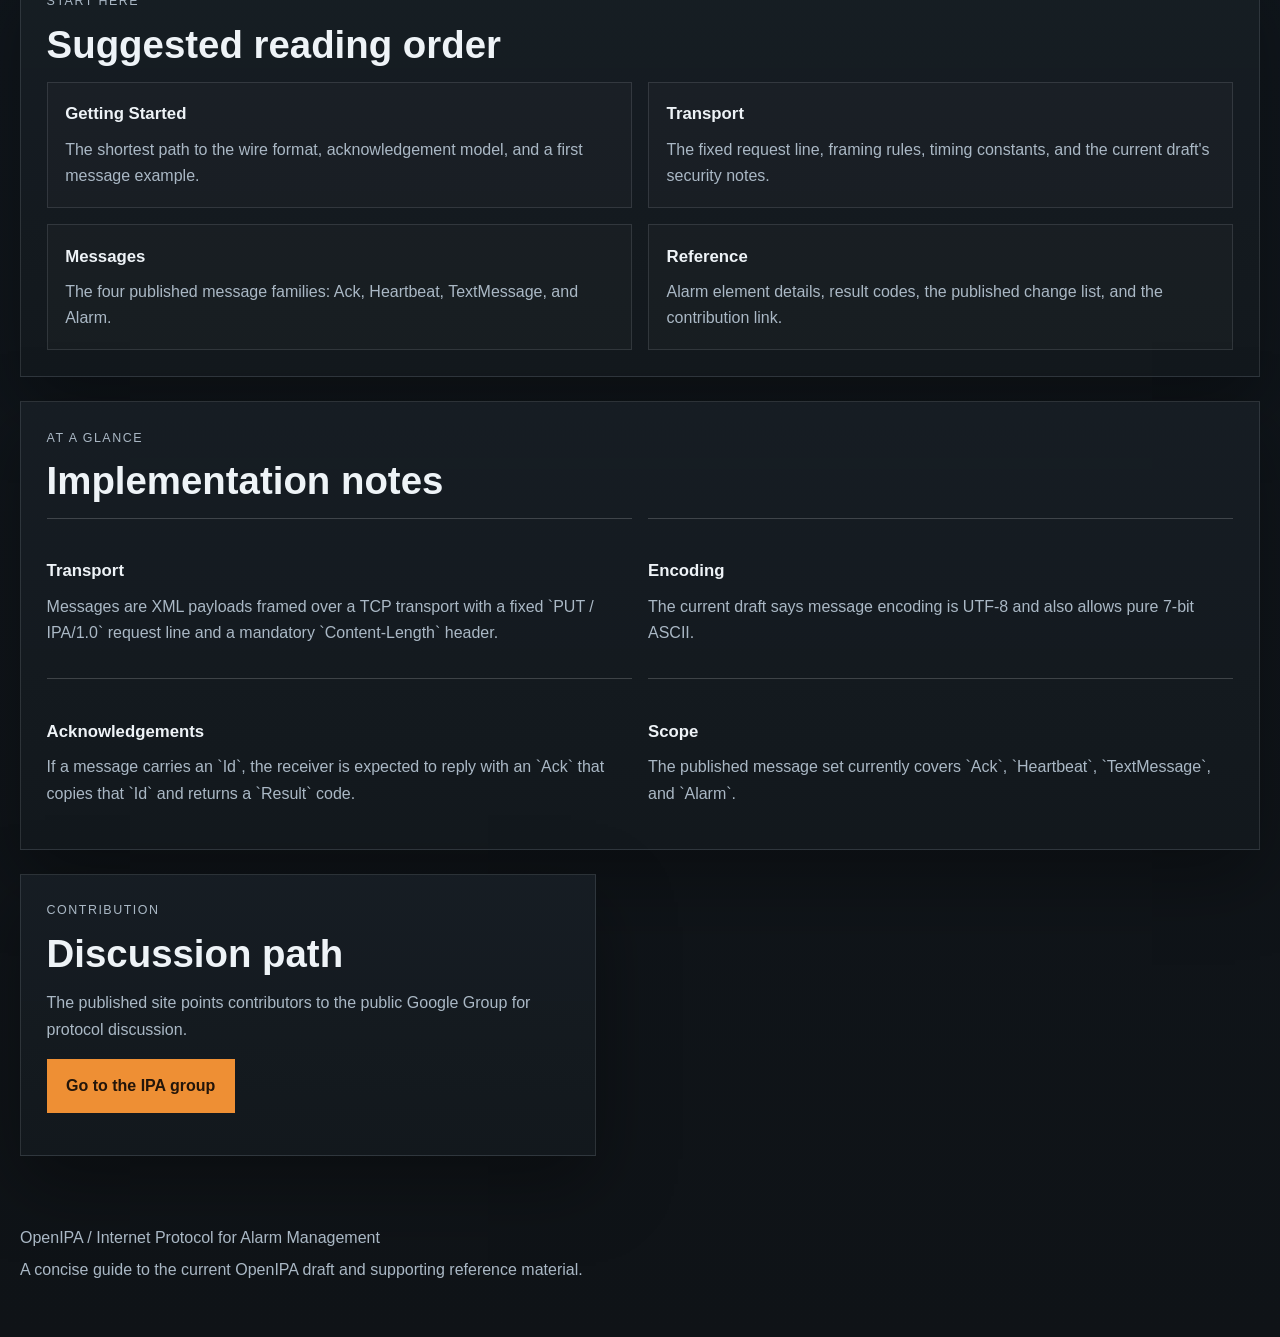
==== commit 27df65ae: "Remove repo-facing copy from site pages" ====
--- a/index.html
+++ b/index.html
@@ -4,7 +4,7 @@
   <meta charset="utf-8">
   <meta name="viewport" content="width=device-width, initial-scale=1">
   <title>OpenIPA | Internet Protocol for Alarm Management</title>
-  <meta name="description" content="OpenIPA is an open, IP-native protocol for alarm management. This site presents the current draft as a small static documentation set with no build step.">
+  <meta name="description" content="OpenIPA is an open, IP-native protocol for alarm management. This site presents the current draft in a concise documentation set.">
   <link rel="stylesheet" href="assets/styles.css">
 </head>
 <body>
@@ -55,7 +55,7 @@
           </div>
           <div>
             <dt>Format</dt>
-            <dd>Static HTML, no build step</dd>
+            <dd>Concise documentation set</dd>
           </div>
           <div>
             <dt>Latest listed change</dt>
@@ -145,9 +145,9 @@
 
   <footer class="site-footer">
     <p>OpenIPA / Internet Protocol for Alarm Management</p>
-    <p>This static docs version is intended to stay readable and maintainable without a build pipeline.</p>
+    <p>A concise guide to the current OpenIPA draft and supporting reference material.</p>
   </footer>
 
   <script src="assets/app.js"></script>
 </body>
-</html>+</html>
--- a/assets/styles.css
+++ b/assets/styles.css
@@ -1,15 +1,16 @@
 :root {
   --bg: #0f1317;
-  --panel: #161c22;
-  --panel-strong: #1c252d;
-  --panel-soft: rgba(28, 37, 45, 0.78);
+  --panel: rgba(23, 30, 36, 0.92);
+  --panel-strong: rgba(18, 24, 29, 0.96);
+  --panel-soft: rgba(19, 25, 31, 0.86);
   --line: rgba(226, 232, 240, 0.12);
+  --line-strong: rgba(255, 255, 255, 0.18);
   --text: #eef3f7;
-  --muted: #a6b6c4;
+  --muted: #aab8c5;
   --accent: #ee8f34;
   --accent-soft: #ffd2a5;
   --cool: #78a7c6;
-  --shadow: 0 30px 70px rgba(0, 0, 0, 0.38);
+  --shadow: 0 28px 72px rgba(0, 0, 0, 0.34);
   --max: 1260px;
   --header-h: 76px;
 }
@@ -24,13 +25,13 @@
 
 body {
   margin: 0;
+  color: var(--text);
   font-family: "Segoe UI", "Helvetica Neue", "Arial Nova", Arial, sans-serif;
-  color: var(--text);
+  line-height: 1.65;
   background:
-    radial-gradient(circle at top left, rgba(238, 143, 52, 0.13), transparent 28%),
-    radial-gradient(circle at 80% 0%, rgba(120, 167, 198, 0.15), transparent 30%),
-    linear-gradient(180deg, #0b0f13 0%, #11171d 55%, #0f1317 100%);
-  line-height: 1.6;
+    radial-gradient(circle at top left, rgba(238, 143, 52, 0.13), transparent 24%),
+    radial-gradient(circle at 80% 0%, rgba(120, 167, 198, 0.14), transparent 30%),
+    linear-gradient(180deg, #0a0e12 0%, #10161c 56%, #0f1317 100%);
 }
 
 a {
@@ -52,17 +53,28 @@
   font-family: "SFMono-Regular", Consolas, "Liberation Mono", Menlo, monospace;
 }
 
+.intro-band,
+.home-grid,
+.page-intro,
+.content-shell,
+.site-footer {
+  width: min(var(--max), calc(100% - 2.5rem));
+  margin: 0 auto;
+}
+
 .site-header {
   position: sticky;
   top: 0;
-  z-index: 40;
+  z-index: 50;
   display: flex;
   align-items: center;
   justify-content: space-between;
   gap: 1rem;
   min-height: var(--header-h);
-  padding: 1rem 1.25rem;
-  background: rgba(11, 15, 19, 0.78);
+  width: 100%;
+  margin: 0;
+  padding: 1rem max(1.25rem, calc((100vw - var(--max)) / 2));
+  background: rgba(10, 14, 18, 0.8);
   backdrop-filter: blur(18px);
   border-bottom: 1px solid var(--line);
 }
@@ -104,19 +116,27 @@
   font-size: 0.85rem;
 }
 
+.top-nav,
+.mobile-nav {
+  display: flex;
+  gap: 1rem;
+  flex-wrap: wrap;
+}
+
 .top-nav {
-  display: flex;
-  gap: 1.1rem;
-  flex-wrap: wrap;
   justify-content: flex-end;
 }
 
-.top-nav a {
+.top-nav a,
+.mobile-nav a {
   color: var(--muted);
   font-size: 0.95rem;
 }
 
-.top-nav a:hover {
+.top-nav a.is-current,
+.mobile-nav a.is-current,
+.top-nav a:hover,
+.mobile-nav a:hover {
   color: var(--text);
 }
 
@@ -129,10 +149,25 @@
   font: inherit;
 }
 
+.mobile-nav {
+  display: none;
+  width: 100%;
+  margin: 0;
+  padding: 0.9rem max(1.25rem, calc((100vw - var(--max)) / 2)) 1.2rem;
+  border-bottom: 1px solid var(--line);
+}
+
+.mobile-nav.open {
+  display: flex;
+}
+
 .hero {
   position: relative;
+  overflow: clip;
+}
+
+.hero-home {
   min-height: calc(100svh - var(--header-h));
-  overflow: clip;
 }
 
 .hero-media,
@@ -152,21 +187,29 @@
 
 .hero-overlay {
   background:
-    linear-gradient(90deg, rgba(7, 10, 14, 0.82) 0%, rgba(7, 10, 14, 0.63) 44%, rgba(7, 10, 14, 0.25) 100%),
-    linear-gradient(180deg, rgba(7, 10, 14, 0.15) 0%, rgba(7, 10, 14, 0.62) 100%);
-}
-
-.hero-content {
+    linear-gradient(90deg, rgba(7, 10, 14, 0.84) 0%, rgba(7, 10, 14, 0.66) 44%, rgba(7, 10, 14, 0.22) 100%),
+    linear-gradient(180deg, rgba(7, 10, 14, 0.18) 0%, rgba(7, 10, 14, 0.62) 100%);
+}
+
+.hero-content,
+.page-intro {
   position: relative;
   z-index: 1;
-  max-width: var(--max);
-  padding: 8rem 1.25rem 5rem;
+  width: min(var(--max), calc(100% - 2.5rem));
   margin: 0 auto;
-  width: 100%;
+}
+
+.hero-content {
+  padding: 8rem 0 5rem;
+}
+
+.page-intro {
+  padding: 4.5rem 0 1.25rem;
 }
 
 .eyebrow,
-.section-kicker {
+.section-kicker,
+.toc-title {
   margin: 0 0 0.75rem;
   color: var(--accent-soft);
   text-transform: uppercase;
@@ -174,18 +217,27 @@
   font-size: 0.78rem;
 }
 
+.hero h1,
+.page-intro h1 {
+  margin: 0;
+  line-height: 0.96;
+}
+
 .hero h1 {
-  margin: 0;
   max-width: 8ch;
   font-size: clamp(3.8rem, 9vw, 7.2rem);
-  line-height: 0.95;
-}
-
-.hero-text {
-  max-width: 38rem;
+}
+
+.page-intro h1 {
+  font-size: clamp(2.5rem, 5vw, 4rem);
+}
+
+.hero-text,
+.page-intro p:last-child {
+  max-width: 44rem;
   margin: 1rem 0 0;
-  font-size: clamp(1.15rem, 2vw, 1.45rem);
-  color: #f4f0eb;
+  font-size: clamp(1.1rem, 2vw, 1.4rem);
+  color: #f0ece7;
 }
 
 .hero-actions {
@@ -230,9 +282,11 @@
   padding: 0;
 }
 
-.status-strip div {
+.status-strip div,
+.intro-list div,
+.glance-grid div {
   padding-top: 1rem;
-  border-top: 1px solid rgba(255, 255, 255, 0.18);
+  border-top: 1px solid var(--line-strong);
 }
 
 .status-strip dt {
@@ -247,51 +301,48 @@
   font-size: 1rem;
 }
 
-.intro-band,
-.content-shell,
-.site-footer {
-  width: min(var(--max), calc(100% - 2.5rem));
-  margin: 0 auto;
-}
-
 .intro-band {
   display: grid;
-  grid-template-columns: 1.25fr 1fr;
+  grid-template-columns: 1.2fr 1fr;
   gap: 2rem;
   padding: 4rem 0 2rem;
 }
 
+.intro-copy h2,
+.panel h2 {
+  margin: 0 0 1rem;
+  line-height: 1.08;
+}
+
 .intro-copy h2 {
-  margin: 0 0 1rem;
   font-size: clamp(2rem, 4vw, 3rem);
-  line-height: 1.03;
 }
 
 .intro-copy p,
-.intro-list p {
+.intro-list p,
+.panel p,
+.panel li,
+.site-footer,
+.toc a {
   color: var(--muted);
 }
 
-.intro-list {
+.intro-list,
+.content-flow,
+.home-grid {
   display: grid;
   gap: 1.5rem;
 }
 
-.intro-list div {
-  padding-top: 1rem;
-  border-top: 1px solid var(--line);
-}
-
-.intro-list h3 {
-  margin: 0 0 0.4rem;
-  font-size: 1rem;
+.home-grid {
+  padding: 0 0 4rem;
 }
 
 .content-shell {
   display: grid;
   grid-template-columns: 260px minmax(0, 1fr);
   gap: 2rem;
-  padding: 1rem 0 4rem;
+  padding: 0 0 4rem;
 }
 
 .toc {
@@ -306,19 +357,9 @@
   box-shadow: var(--shadow);
 }
 
-.toc-title {
-  margin: 0 0 0.35rem;
-  color: var(--muted);
-  text-transform: uppercase;
-  letter-spacing: 0.11em;
-  font-size: 0.75rem;
-}
-
 .toc a {
-  color: var(--muted);
-  padding: 0.1rem 0;
+  padding: 0.1rem 0 0.1rem 0.65rem;
   border-left: 2px solid transparent;
-  padding-left: 0.65rem;
 }
 
 .toc a.active,
@@ -327,66 +368,54 @@
   border-left-color: var(--accent);
 }
 
-.content-flow {
-  display: grid;
-  gap: 1.5rem;
-}
-
 .panel {
   padding: 1.6rem;
-  background: linear-gradient(180deg, rgba(28, 37, 45, 0.95), rgba(19, 25, 31, 0.92));
+  background: linear-gradient(180deg, var(--panel), var(--panel-strong));
   border: 1px solid var(--line);
   box-shadow: var(--shadow);
 }
 
-.intro-panel {
-  overflow: clip;
-}
-
 .panel h2 {
-  margin: 0 0 1rem;
-  font-size: clamp(1.7rem, 3vw, 2.6rem);
-  line-height: 1.08;
+  font-size: clamp(1.7rem, 3vw, 2.5rem);
+  color: var(--text);
 }
 
 .panel h3 {
   margin: 1.4rem 0 0.55rem;
   font-size: 1.05rem;
-}
-
-.panel p,
-.panel li {
-  color: #dae3eb;
-}
-
-.muted {
-  color: var(--muted);
-}
-
-.glance-grid {
+  color: var(--text);
+}
+
+.panel p:first-of-type,
+.panel ul:first-of-type {
+  margin-top: 0;
+}
+
+.glance-grid,
+.card-grid {
   display: grid;
   grid-template-columns: repeat(2, minmax(0, 1fr));
   gap: 1rem;
 }
 
-.glance-grid div {
-  padding-top: 0.9rem;
-  border-top: 1px solid var(--line);
-}
-
-.glance-grid h3 {
-  margin-top: 0;
-}
-
-.link-row {
-  display: flex;
-  flex-wrap: wrap;
-  gap: 0.85rem 1rem;
-  margin-top: 1rem;
-}
-
-.join-line {
-  margin-top: 1.2rem;
+.doc-card {
+  display: block;
+  padding: 1.1rem;
+  border: 1px solid var(--line);
+  background: rgba(255, 255, 255, 0.02);
+  color: inherit;
+}
+
+.doc-card h3 {
+  margin: 0 0 0.55rem;
+}
+
+.doc-card p {
+  margin: 0;
+}
+
+.panel-slim {
+  max-width: 36rem;
 }
 
 pre {
@@ -398,6 +427,10 @@
   color: #f5f7f9;
 }
 
+.table-wrap {
+  overflow-x: auto;
+}
+
 table {
   width: 100%;
   border-collapse: collapse;
@@ -443,7 +476,6 @@
 
 .site-footer {
   padding: 0 0 3rem;
-  color: var(--muted);
 }
 
 .site-footer p {
@@ -460,38 +492,41 @@
   }
 
   .intro-band,
-  .content-shell {
+  .content-shell,
+  .glance-grid,
+  .card-grid {
     grid-template-columns: 1fr;
   }
 
   .toc {
     position: static;
-    display: none;
-  }
-
-  .toc.open {
-    display: grid;
   }
 }
 
 @media (max-width: 720px) {
+  .intro-band,
+  .home-grid,
+  .page-intro,
+  .content-shell,
+  .site-footer,
+  .hero-content {
+    width: min(var(--max), calc(100% - 1.25rem));
+  }
+
   .site-header {
-    padding: 0.9rem 1rem;
+    padding: 0.9rem 0.625rem;
+  }
+
+  .mobile-nav {
+    padding: 0.9rem 0.625rem 1.2rem;
   }
 
   .hero-content {
-    padding: 6rem 1rem 3.5rem;
-  }
-
-  .status-strip,
-  .glance-grid {
+    padding: 6rem 0 3.5rem;
+  }
+
+  .status-strip {
     grid-template-columns: 1fr;
-  }
-
-  .intro-band,
-  .content-shell,
-  .site-footer {
-    width: min(var(--max), calc(100% - 1.25rem));
   }
 
   .panel {
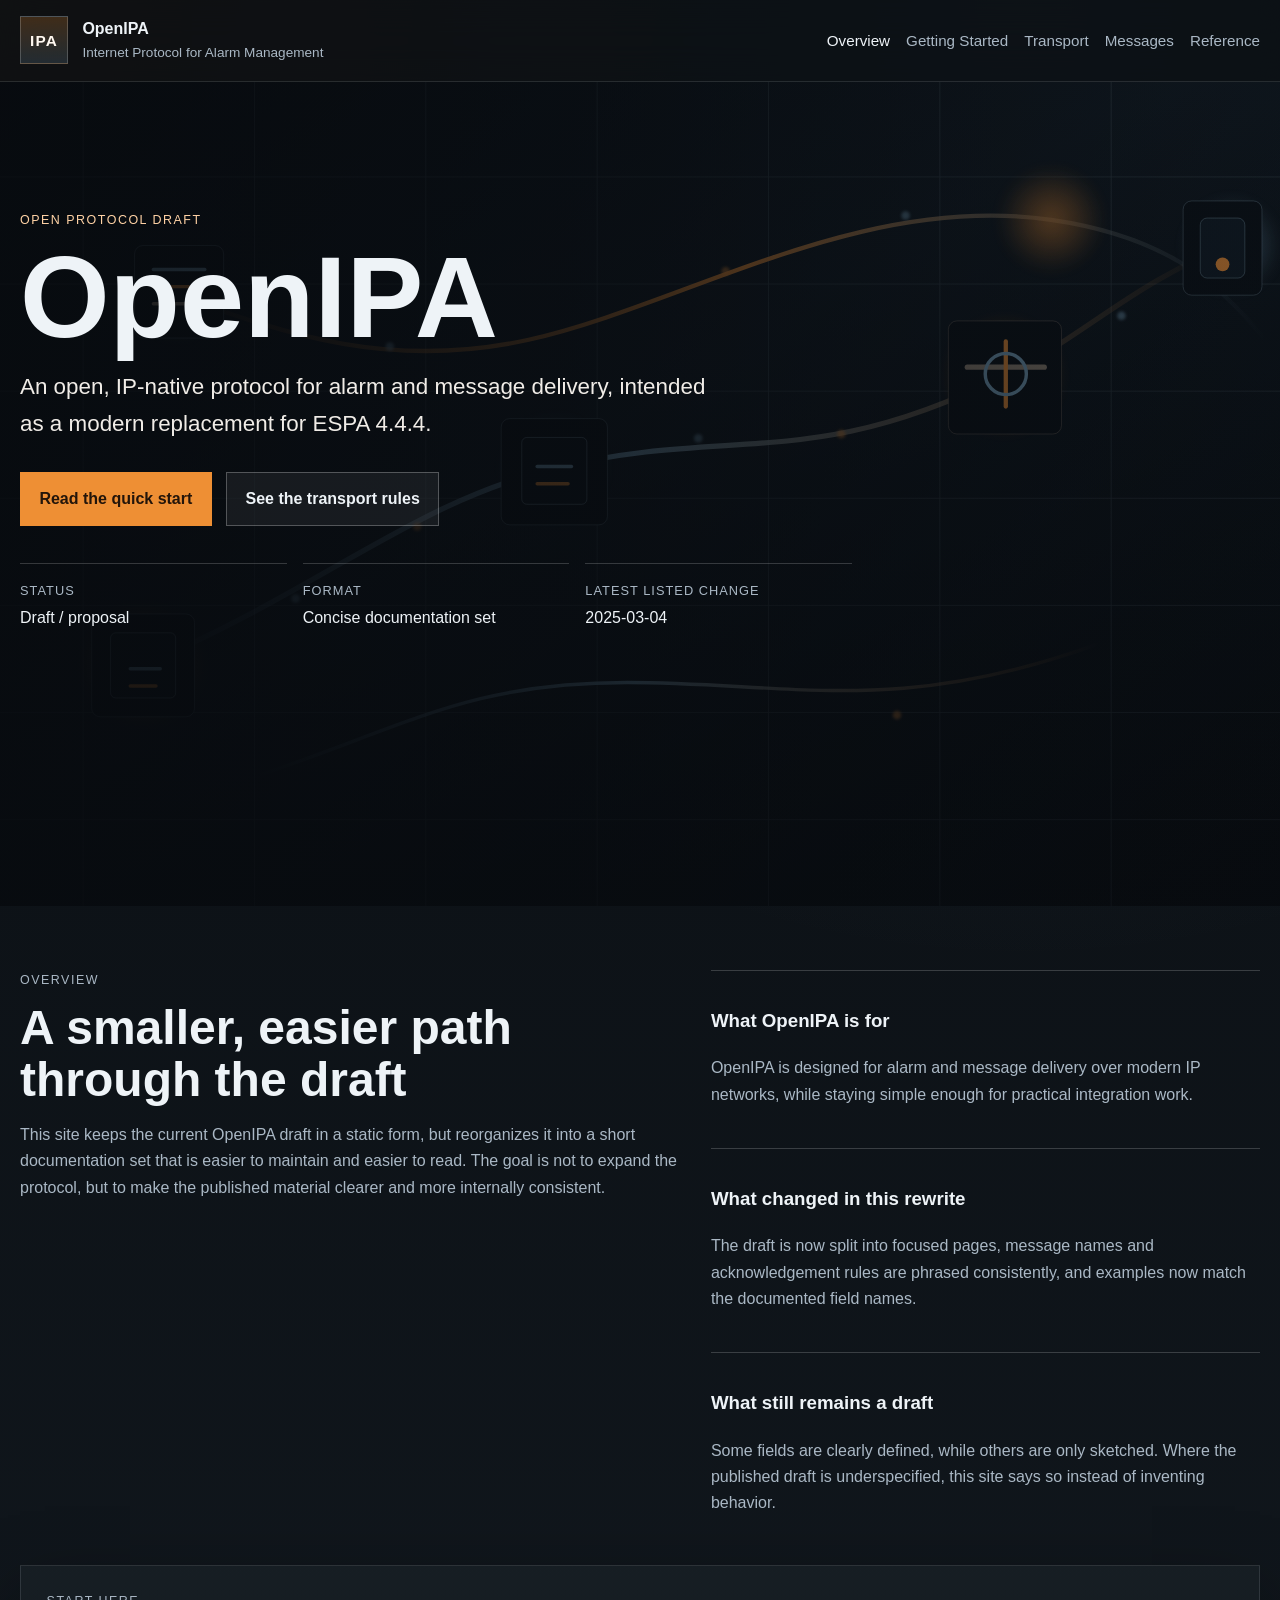
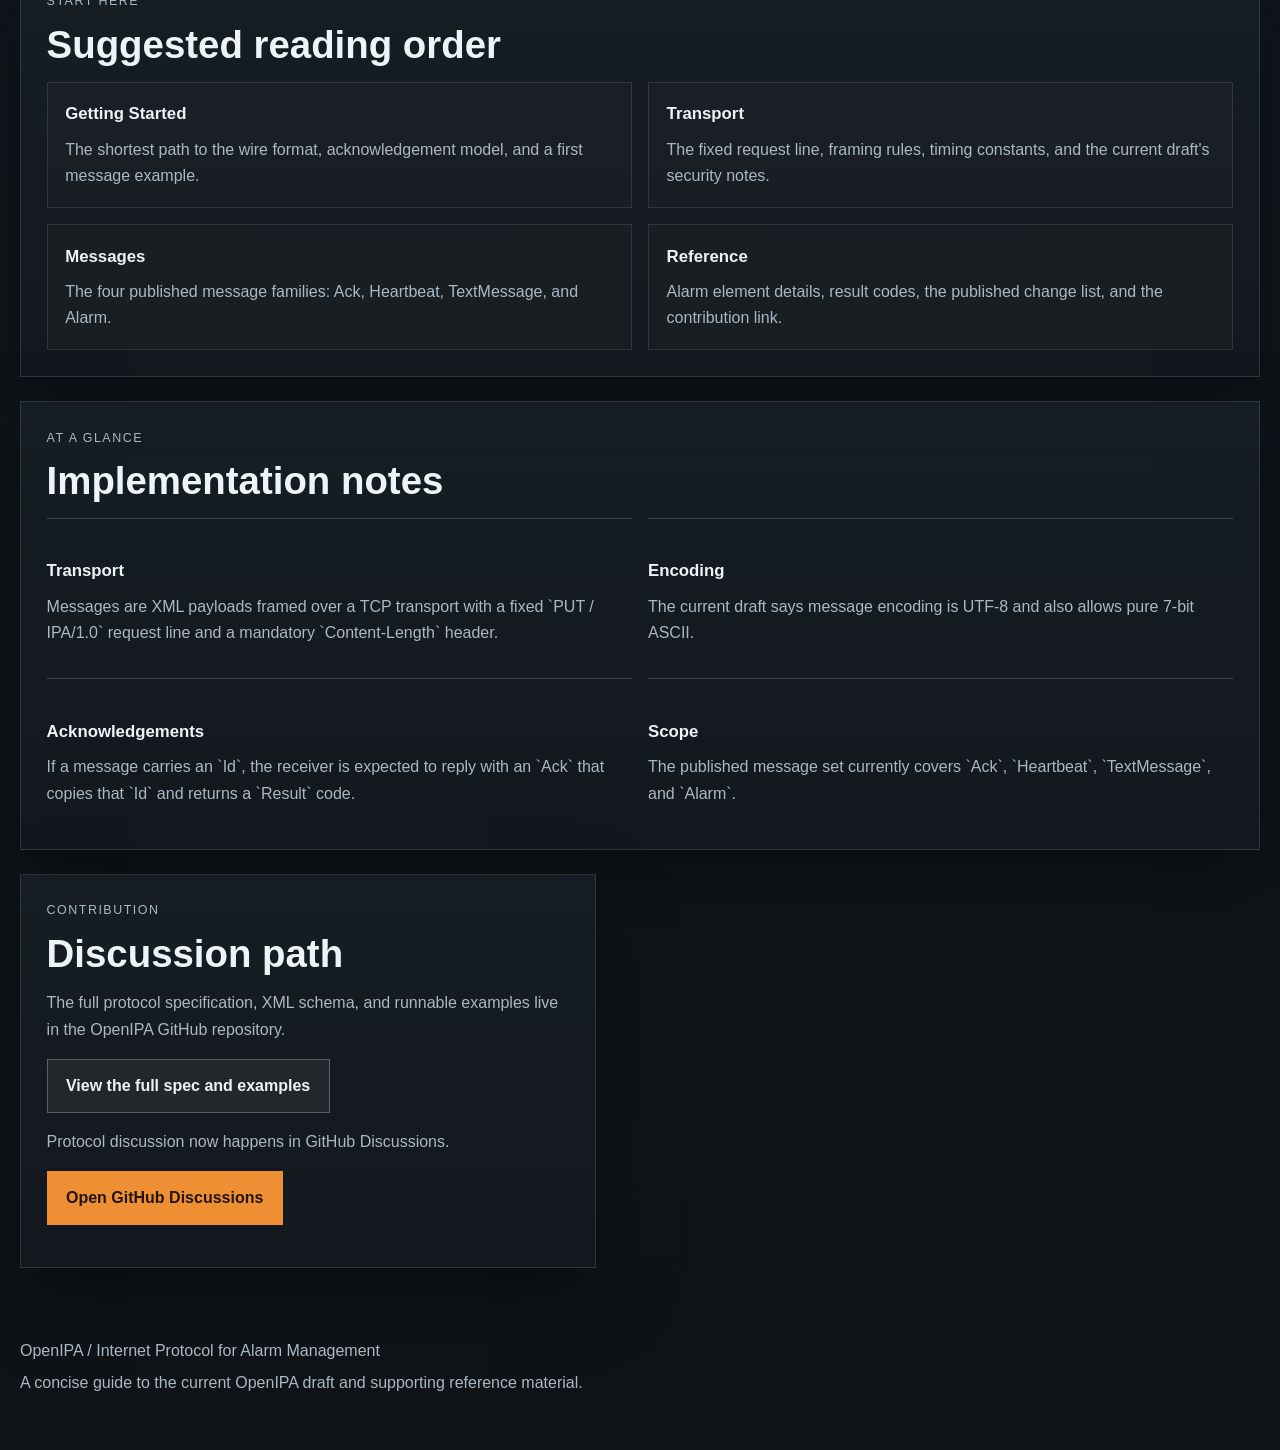
==== commit 4d82c0b0: "Update spec and discussion links" ====
--- a/index.html
+++ b/index.html
@@ -137,8 +137,10 @@
       <article class="panel panel-slim">
         <p class="section-kicker">Contribution</p>
         <h2>Discussion path</h2>
-        <p>The published site points contributors to the public Google Group for protocol discussion.</p>
-        <p><a class="button button-primary" href="https://groups.google.com/" target="_blank" rel="noreferrer">Go to the IPA group</a></p>
+        <p>The full protocol specification, XML schema, and runnable examples live in the OpenIPA GitHub repository.</p>
+        <p><a class="button button-secondary" href="https://github.com/bxosolutionsab/openipa" target="_blank" rel="noreferrer">View the full spec and examples</a></p>
+        <p>Protocol discussion now happens in GitHub Discussions.</p>
+        <p><a class="button button-primary" href="https://github.com/bxosolutionsab/openipa/discussions" target="_blank" rel="noreferrer">Open GitHub Discussions</a></p>
       </article>
     </section>
   </main>
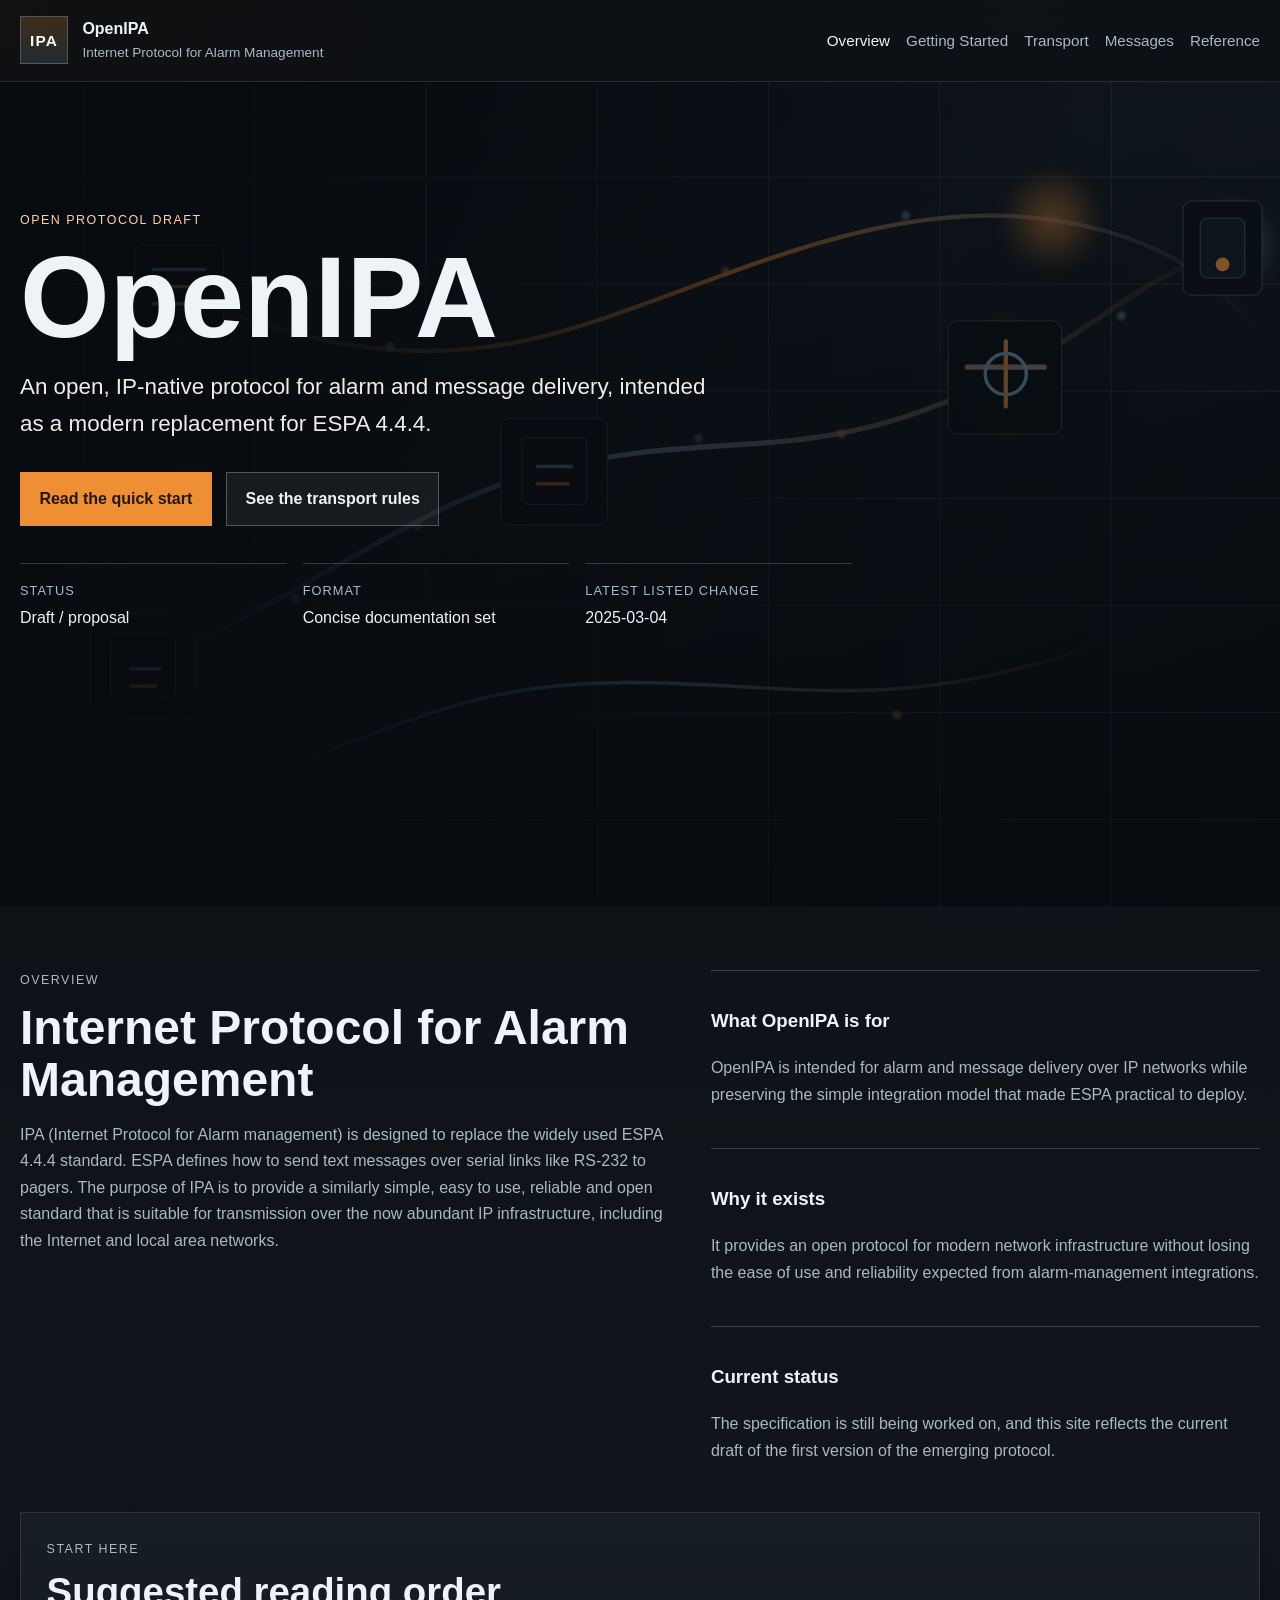
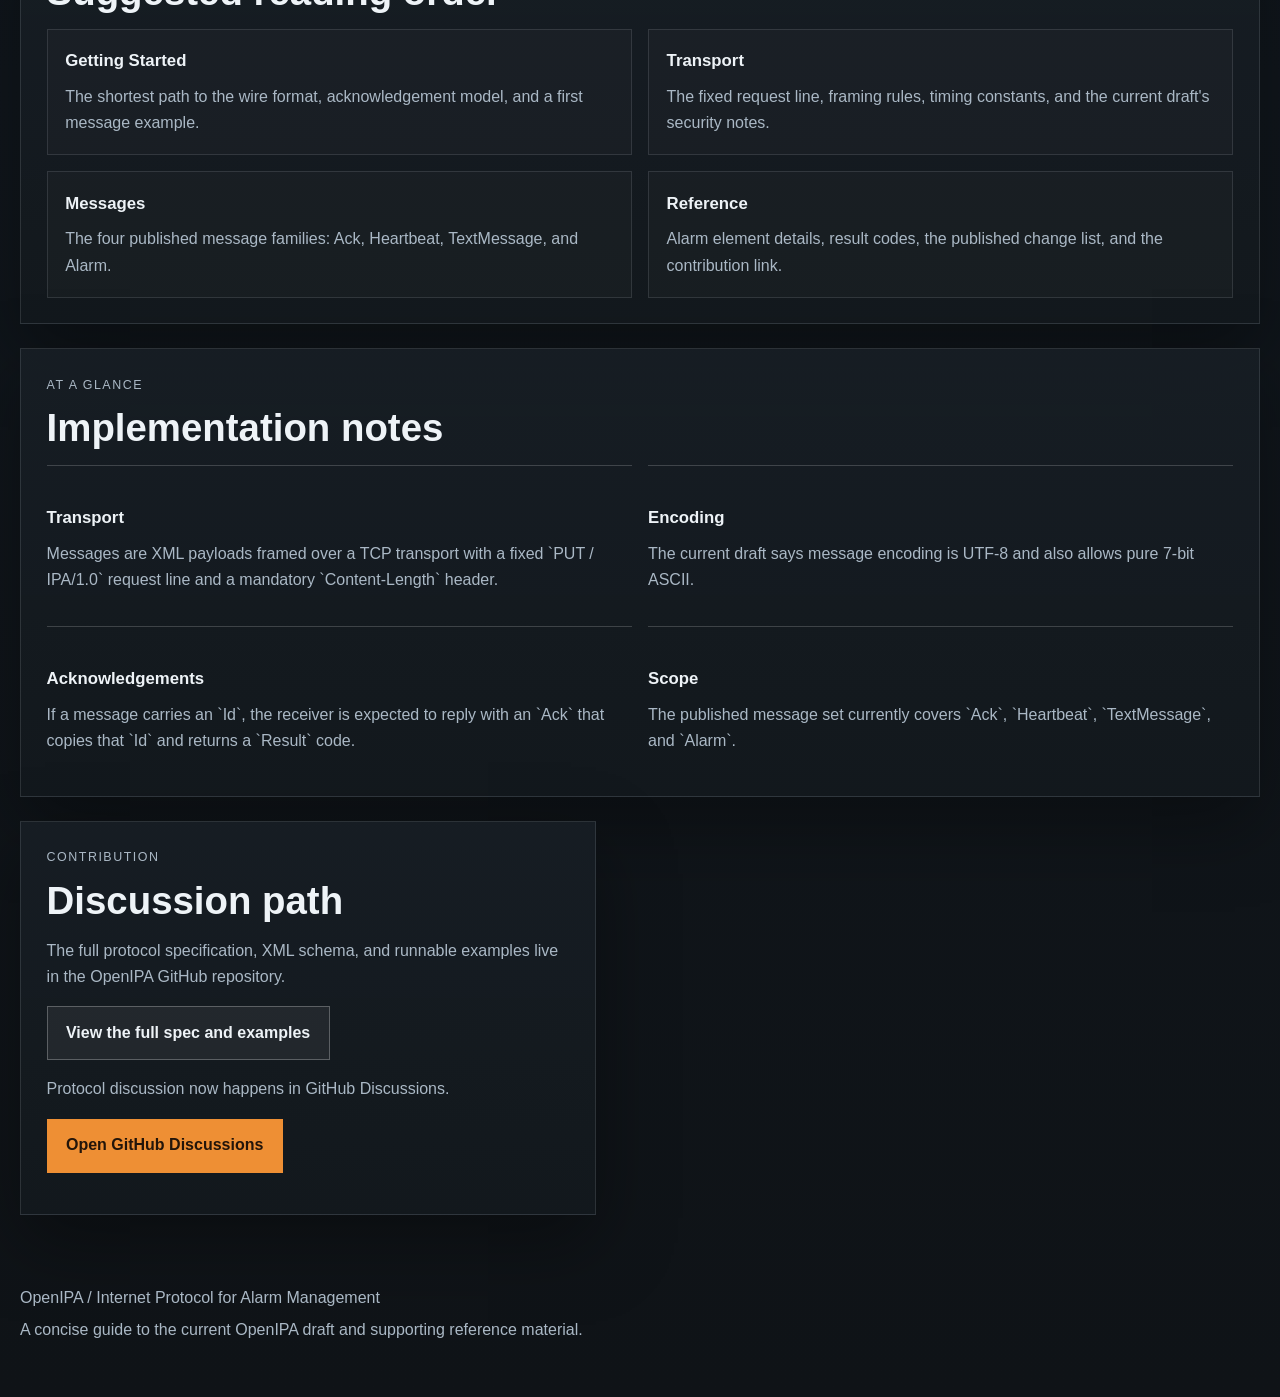
==== commit fd33d74e: "Update site intro and refresh note" ====
--- a/index.html
+++ b/index.html
@@ -68,21 +68,21 @@
     <section class="intro-band">
       <div class="intro-copy">
         <p class="section-kicker">Overview</p>
-        <h2>A smaller, easier path through the draft</h2>
-        <p>This site keeps the current OpenIPA draft in a static form, but reorganizes it into a short documentation set that is easier to maintain and easier to read. The goal is not to expand the protocol, but to make the published material clearer and more internally consistent.</p>
+        <h2>Internet Protocol for Alarm Management</h2>
+        <p>IPA (Internet Protocol for Alarm management) is designed to replace the widely used ESPA 4.4.4 standard. ESPA defines how to send text messages over serial links like RS-232 to pagers. The purpose of IPA is to provide a similarly simple, easy to use, reliable and open standard that is suitable for transmission over the now abundant IP infrastructure, including the Internet and local area networks.</p>
       </div>
       <div class="intro-list">
         <div>
           <h3>What OpenIPA is for</h3>
-          <p>OpenIPA is designed for alarm and message delivery over modern IP networks, while staying simple enough for practical integration work.</p>
+          <p>OpenIPA is intended for alarm and message delivery over IP networks while preserving the simple integration model that made ESPA practical to deploy.</p>
         </div>
         <div>
-          <h3>What changed in this rewrite</h3>
-          <p>The draft is now split into focused pages, message names and acknowledgement rules are phrased consistently, and examples now match the documented field names.</p>
+          <h3>Why it exists</h3>
+          <p>It provides an open protocol for modern network infrastructure without losing the ease of use and reliability expected from alarm-management integrations.</p>
         </div>
         <div>
-          <h3>What still remains a draft</h3>
-          <p>Some fields are clearly defined, while others are only sketched. Where the published draft is underspecified, this site says so instead of inventing behavior.</p>
+          <h3>Current status</h3>
+          <p>The specification is still being worked on, and this site reflects the current draft of the first version of the emerging protocol.</p>
         </div>
       </div>
     </section>
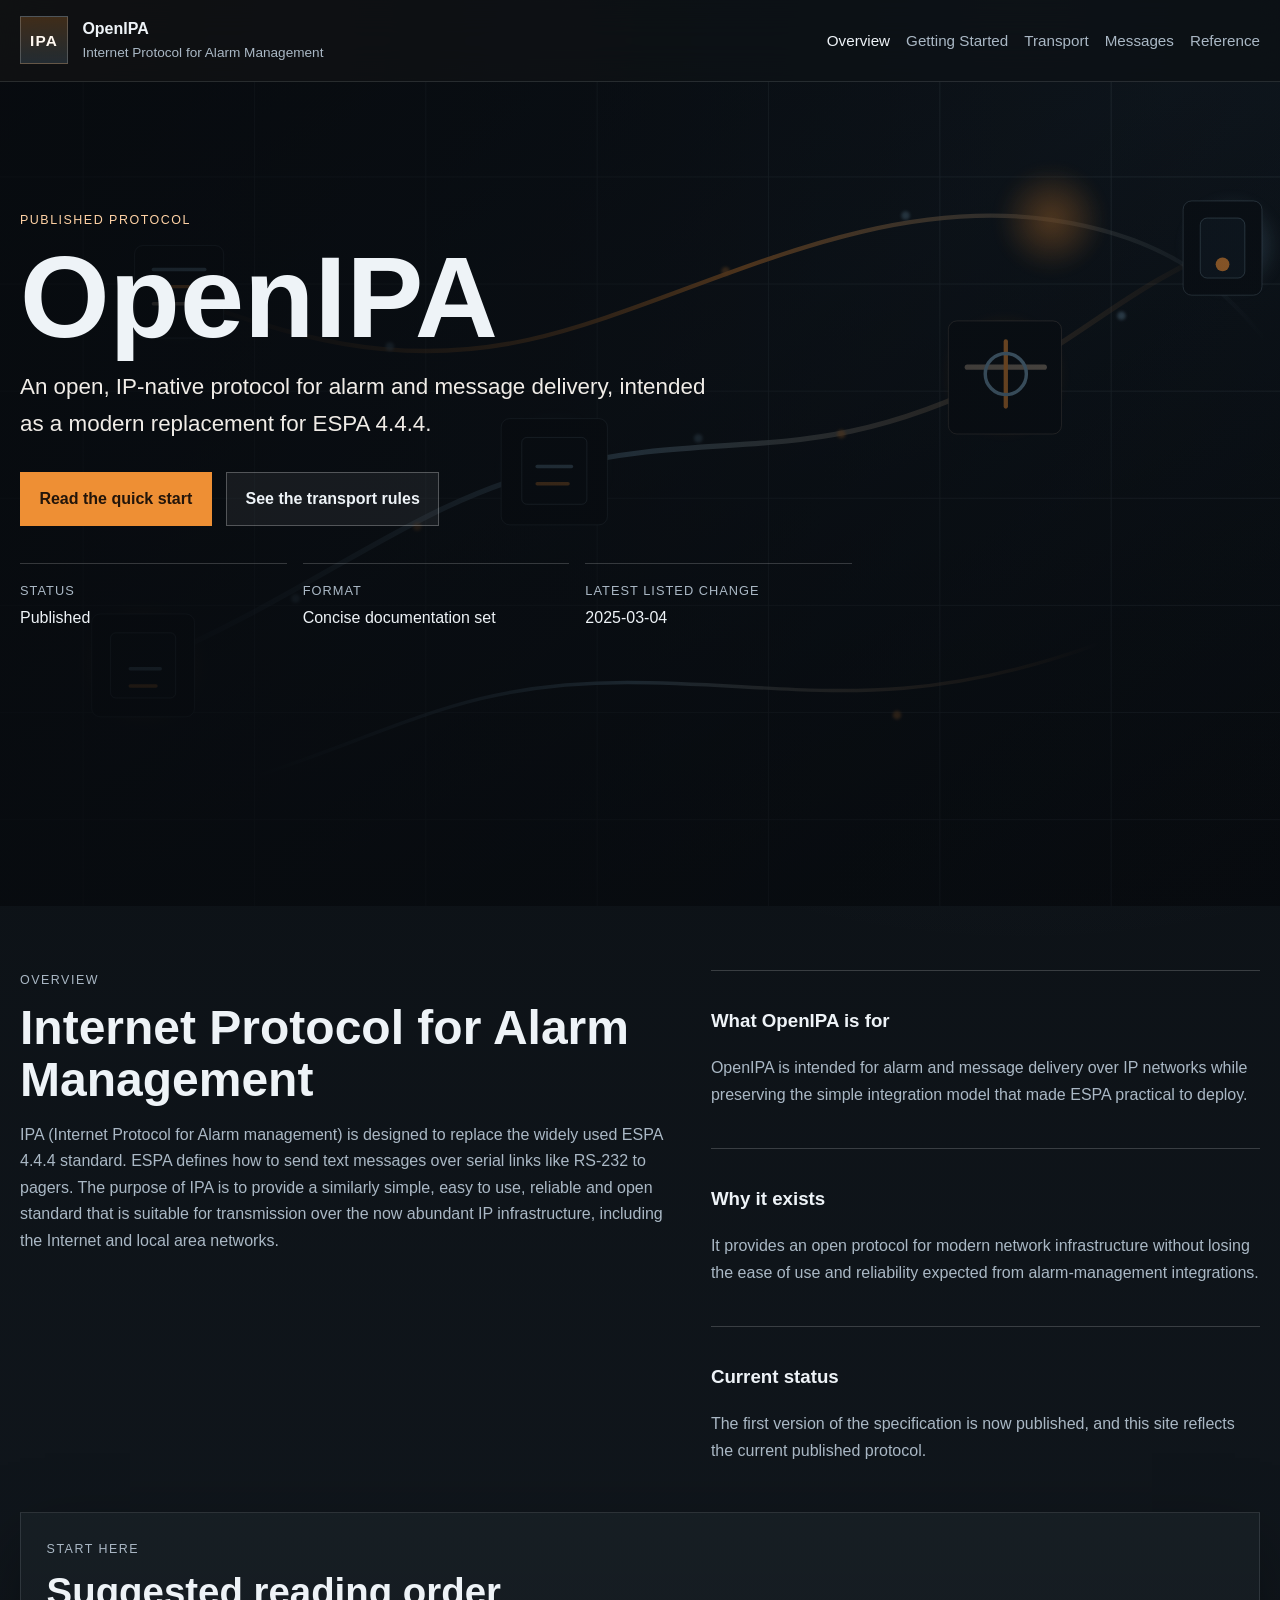
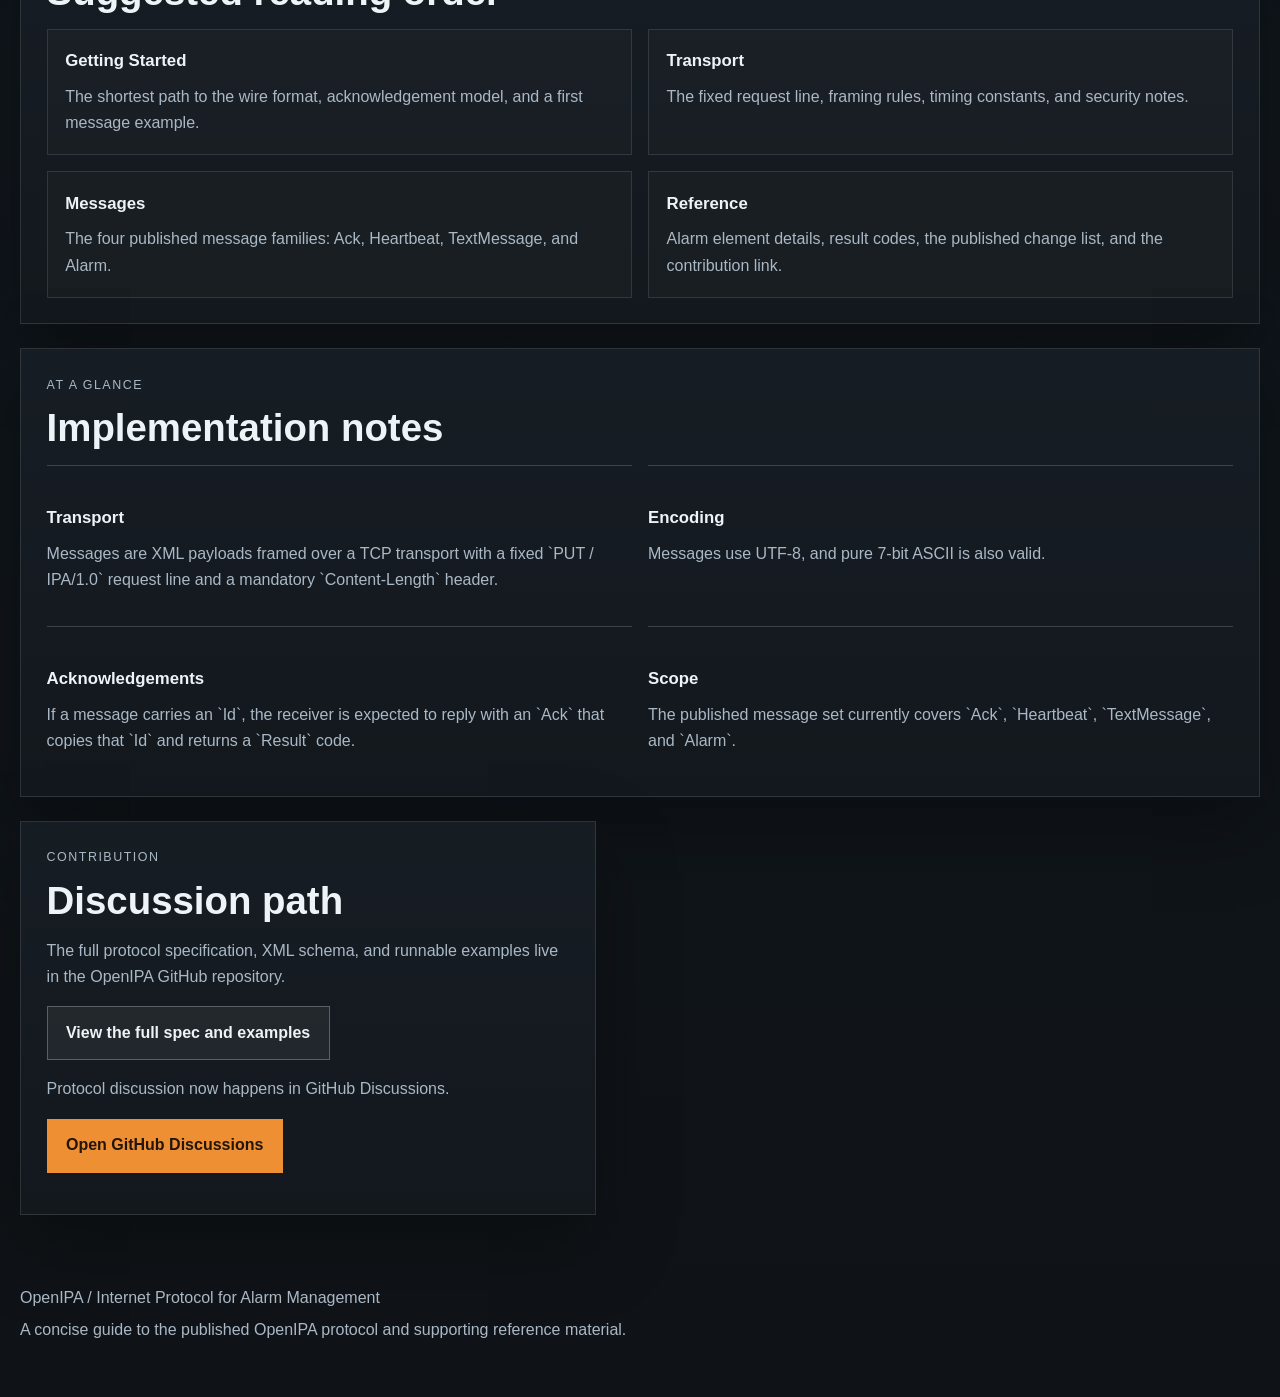
==== commit 47cbd189: "Promote homepage status from draft to published" ====
--- a/index.html
+++ b/index.html
@@ -4,7 +4,7 @@
   <meta charset="utf-8">
   <meta name="viewport" content="width=device-width, initial-scale=1">
   <title>OpenIPA | Internet Protocol for Alarm Management</title>
-  <meta name="description" content="OpenIPA is an open, IP-native protocol for alarm management. This site presents the current draft in a concise documentation set.">
+  <meta name="description" content="OpenIPA is an open, IP-native protocol for alarm management. This site presents the published specification in a concise documentation set.">
   <link rel="stylesheet" href="assets/styles.css">
 </head>
 <body>
@@ -41,7 +41,7 @@
       </div>
       <div class="hero-overlay"></div>
       <div class="hero-content">
-        <p class="eyebrow">Open protocol draft</p>
+        <p class="eyebrow">Published protocol</p>
         <h1>OpenIPA</h1>
         <p class="hero-text">An open, IP-native protocol for alarm and message delivery, intended as a modern replacement for ESPA 4.4.4.</p>
         <div class="hero-actions">
@@ -51,7 +51,7 @@
         <dl class="status-strip">
           <div>
             <dt>Status</dt>
-            <dd>Draft / proposal</dd>
+            <dd>Published</dd>
           </div>
           <div>
             <dt>Format</dt>
@@ -82,7 +82,7 @@
         </div>
         <div>
           <h3>Current status</h3>
-          <p>The specification is still being worked on, and this site reflects the current draft of the first version of the emerging protocol.</p>
+          <p>The first version of the specification is now published, and this site reflects the current published protocol.</p>
         </div>
       </div>
     </section>
@@ -98,7 +98,7 @@
           </a>
           <a class="doc-card" href="docs/transport.html">
             <h3>Transport</h3>
-            <p>The fixed request line, framing rules, timing constants, and the current draft's security notes.</p>
+            <p>The fixed request line, framing rules, timing constants, and security notes.</p>
           </a>
           <a class="doc-card" href="docs/messages.html">
             <h3>Messages</h3>
@@ -121,7 +121,7 @@
           </div>
           <div>
             <h3>Encoding</h3>
-            <p>The current draft says message encoding is UTF-8 and also allows pure 7-bit ASCII.</p>
+            <p>Messages use UTF-8, and pure 7-bit ASCII is also valid.</p>
           </div>
           <div>
             <h3>Acknowledgements</h3>
@@ -147,7 +147,7 @@
 
   <footer class="site-footer">
     <p>OpenIPA / Internet Protocol for Alarm Management</p>
-    <p>A concise guide to the current OpenIPA draft and supporting reference material.</p>
+    <p>A concise guide to the published OpenIPA protocol and supporting reference material.</p>
   </footer>
 
   <script src="assets/app.js"></script>
